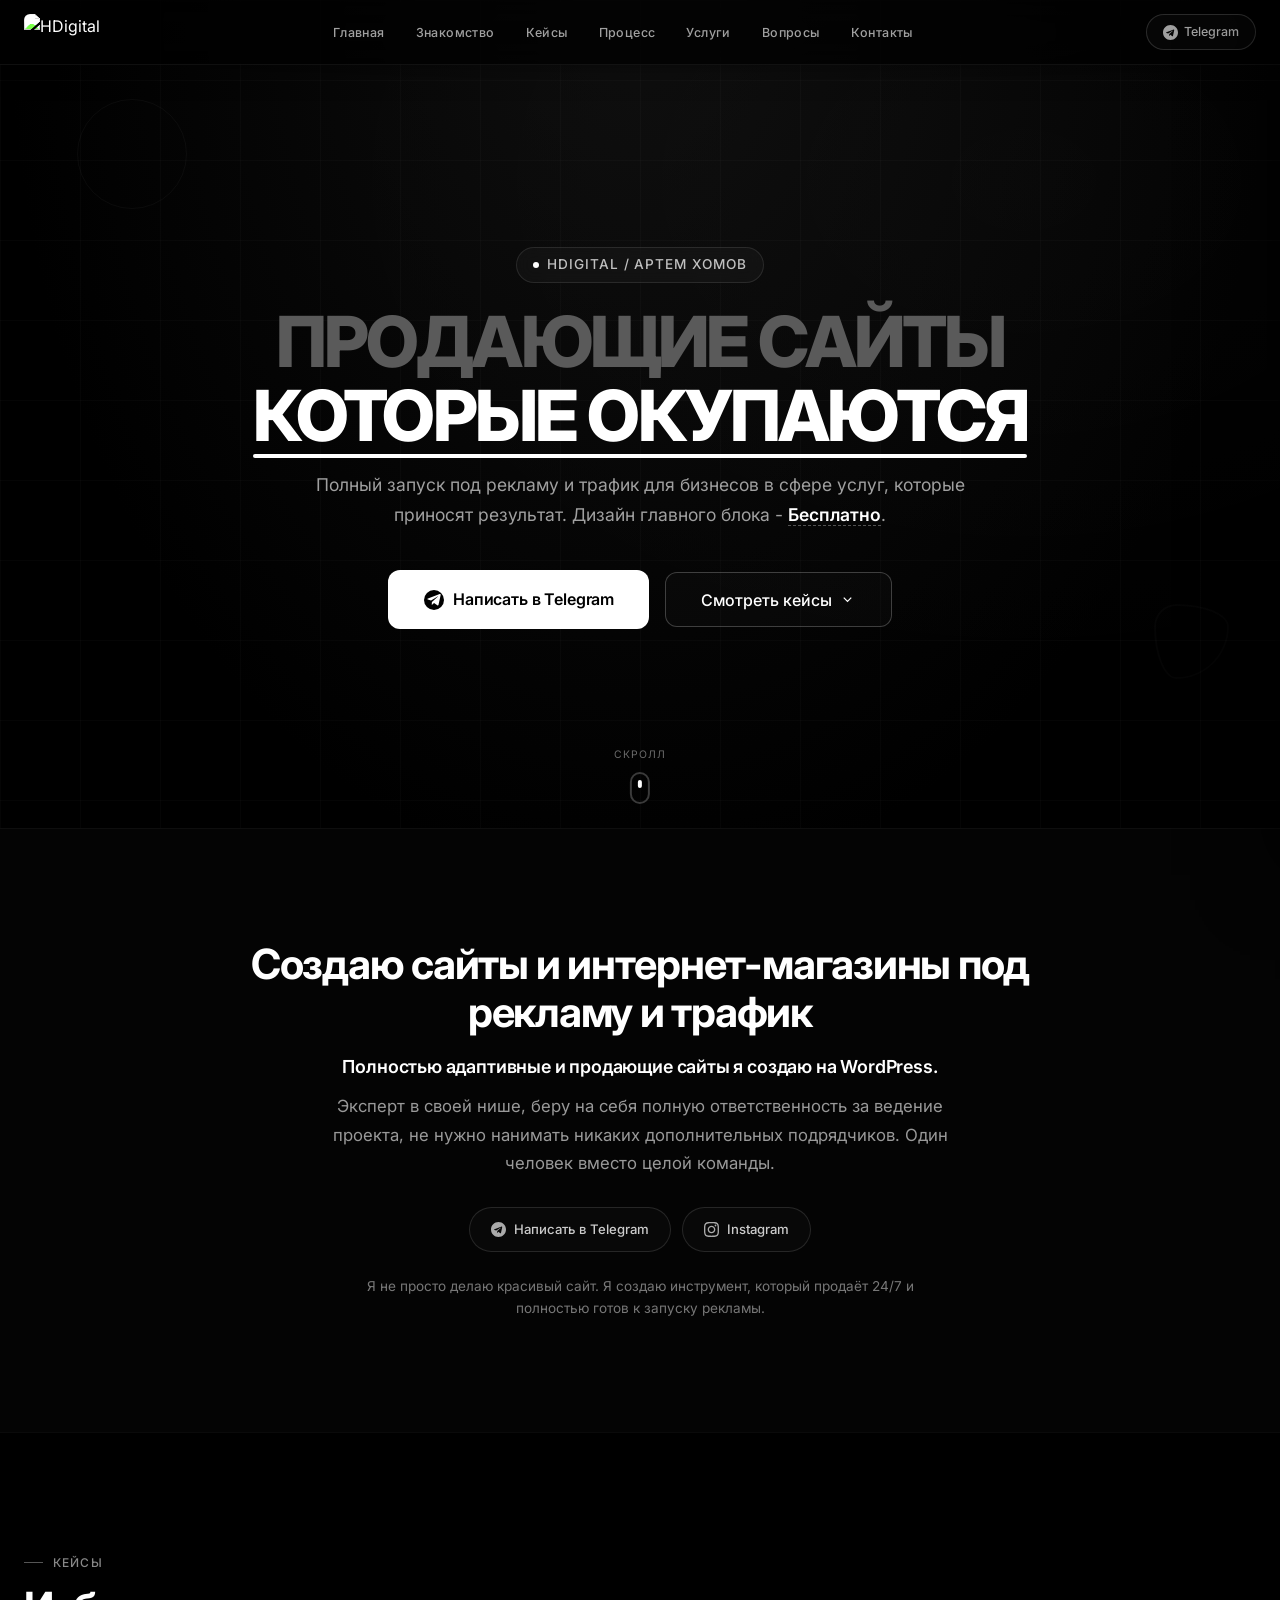
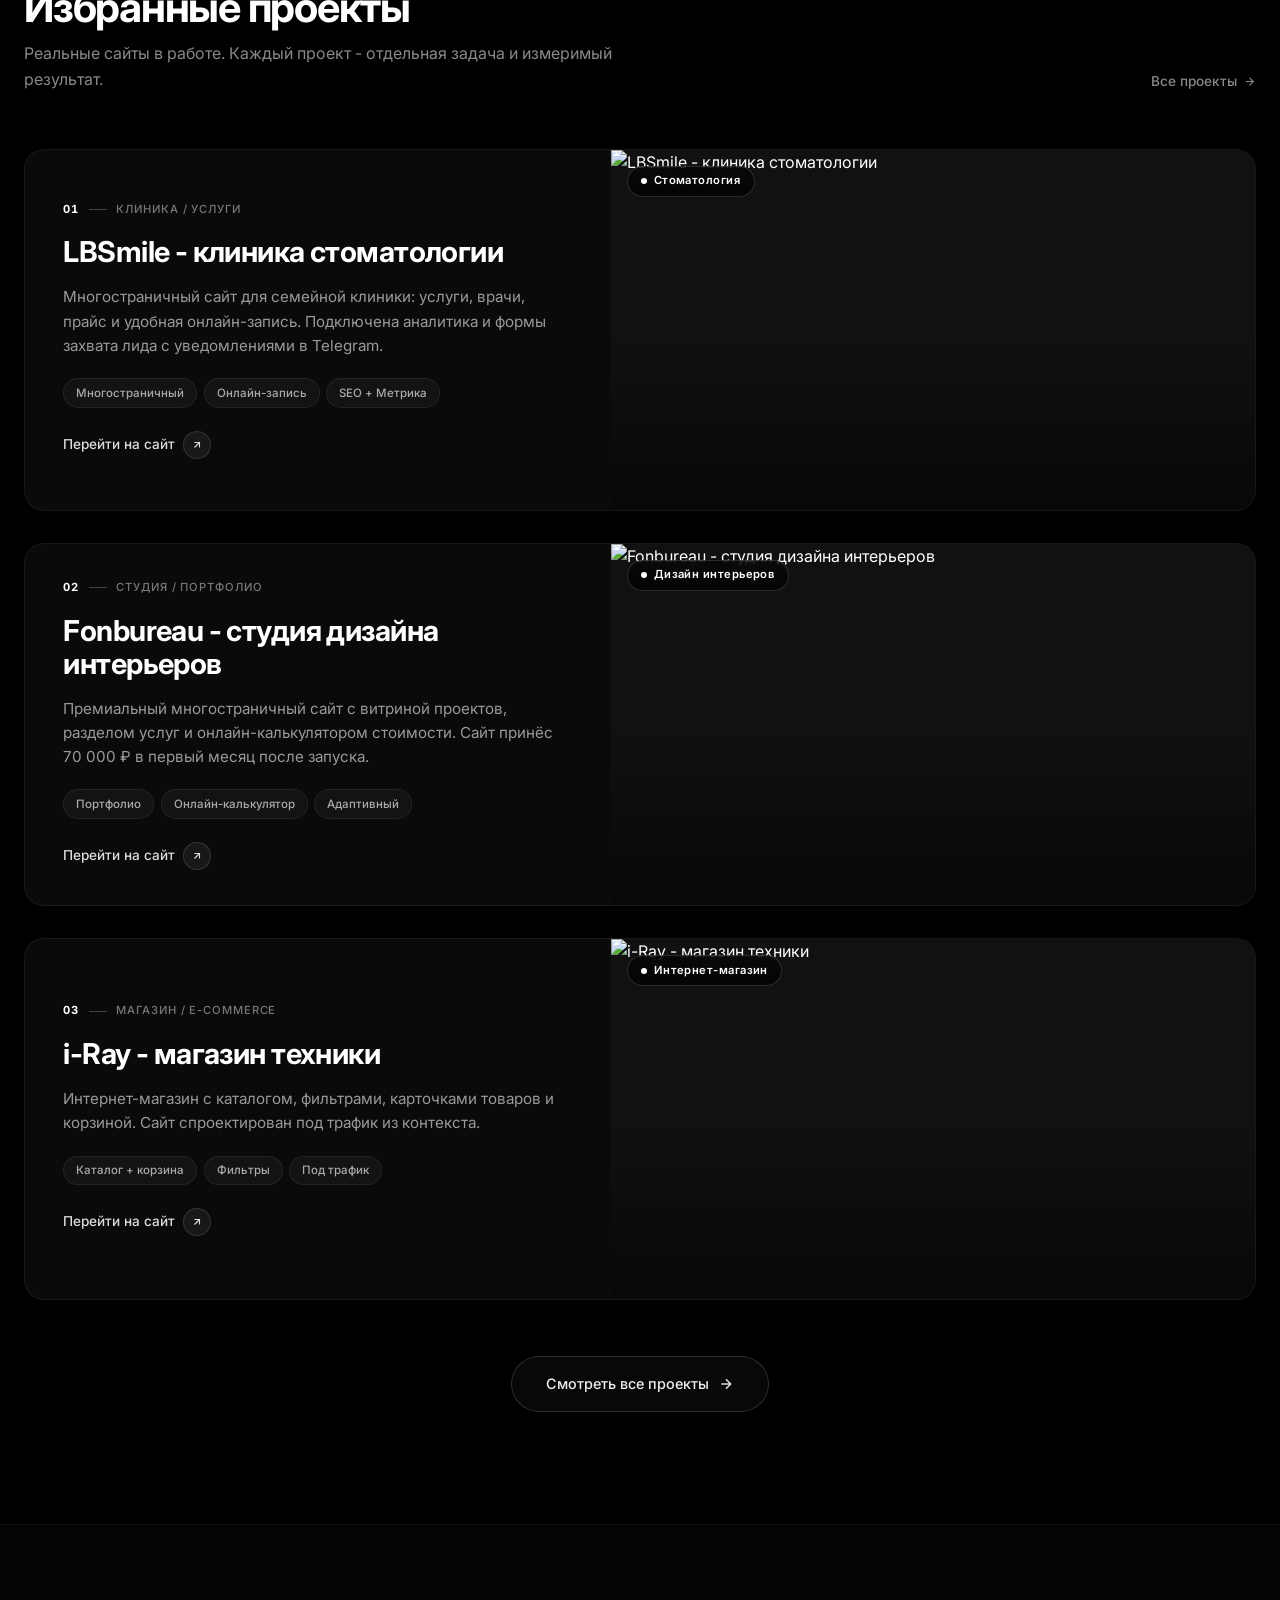
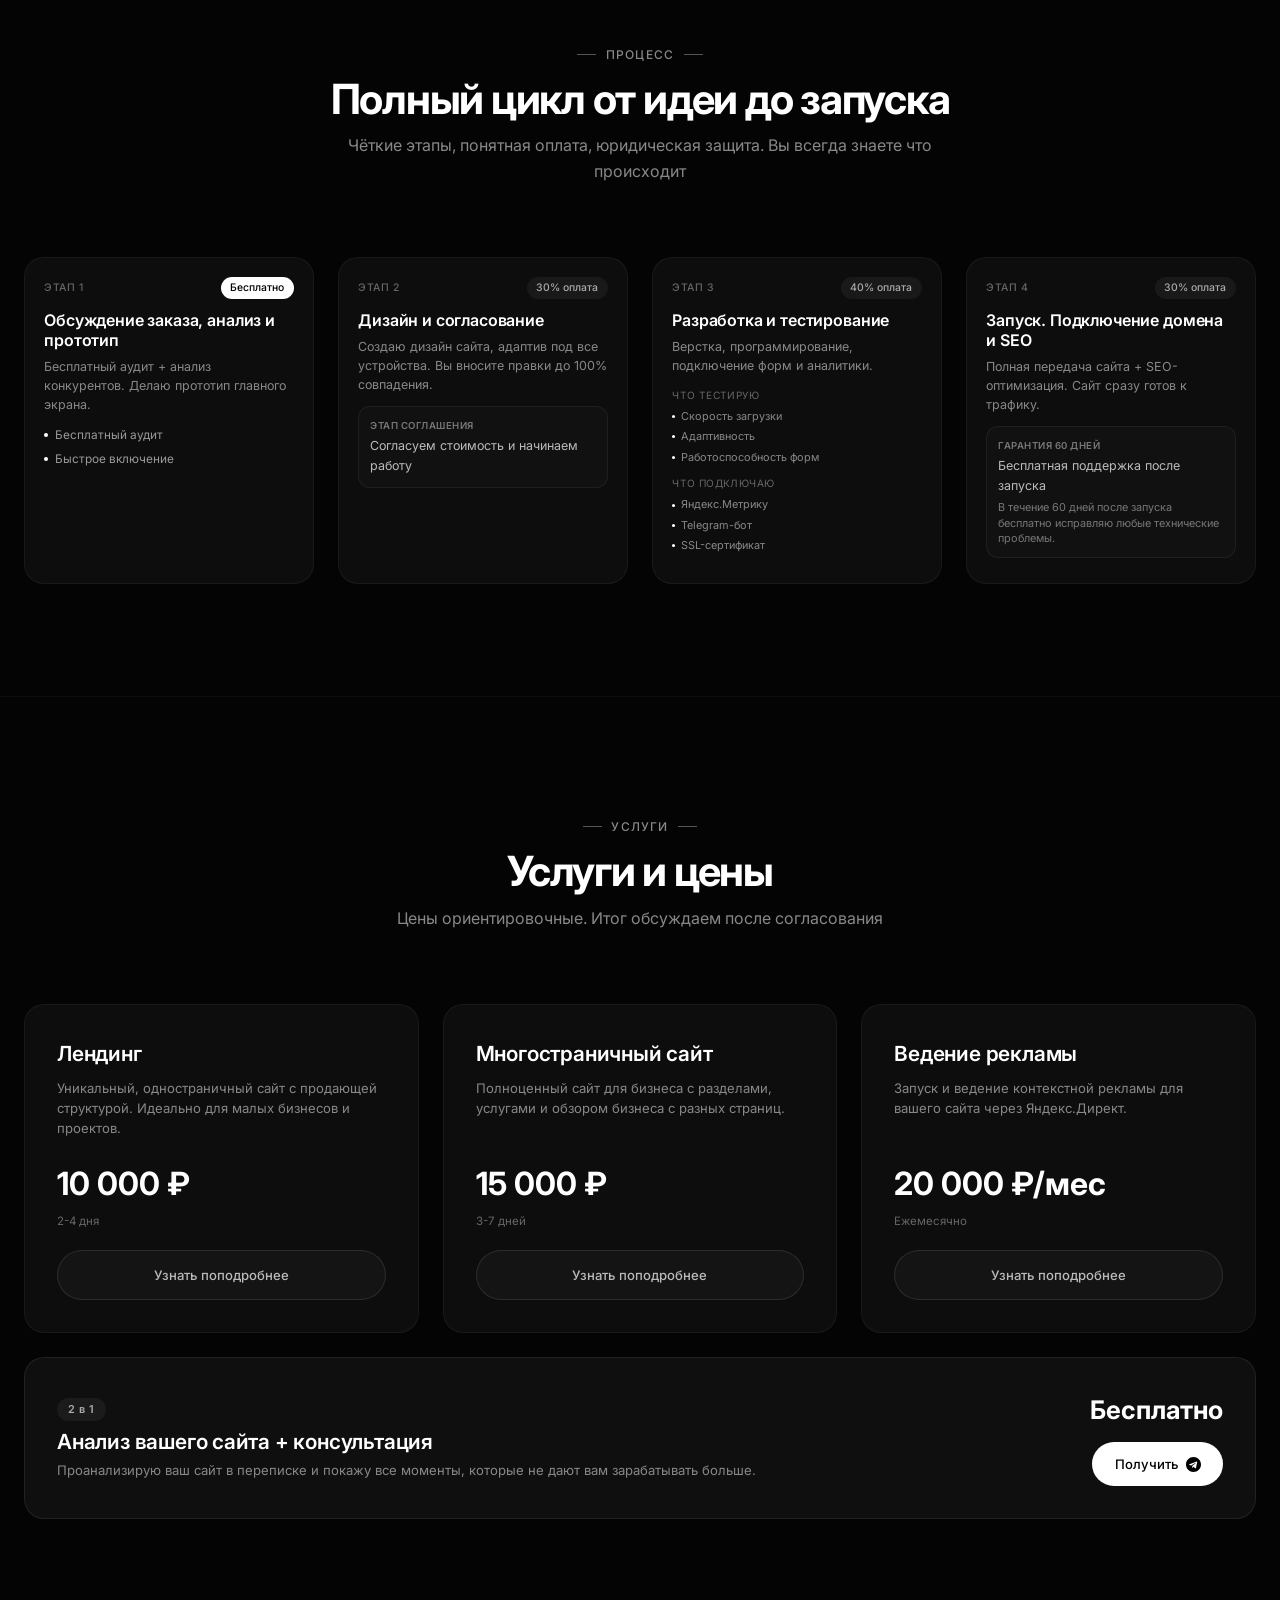
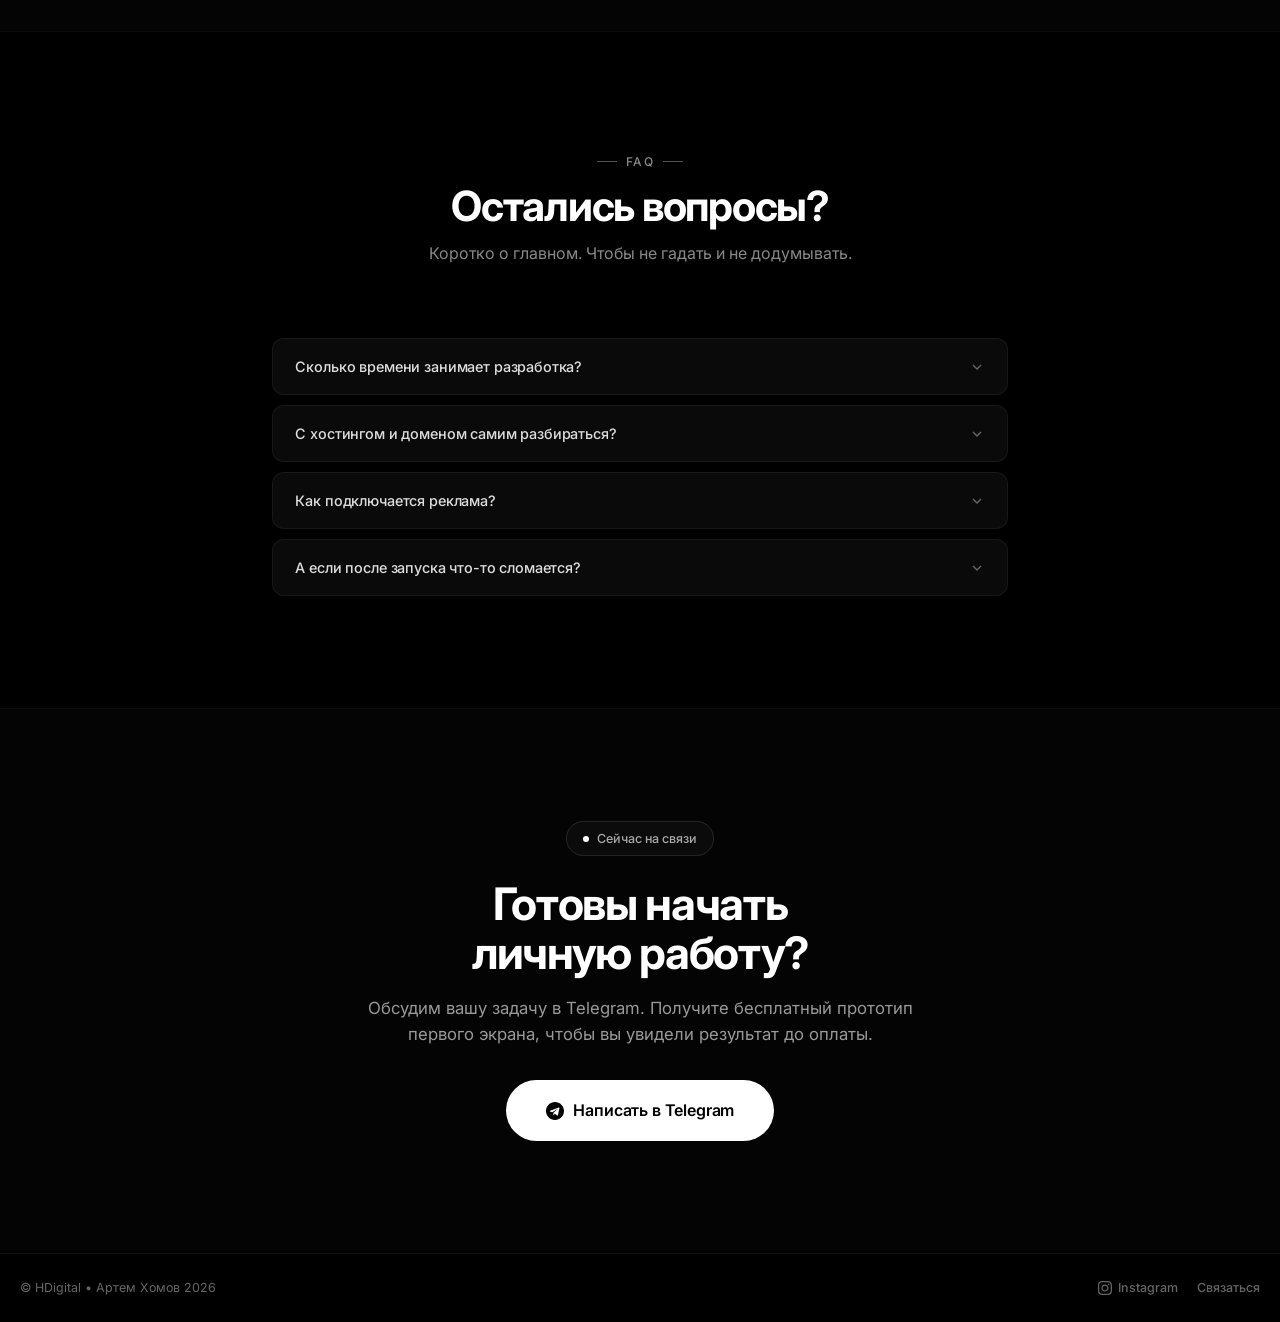
==== index.html @ 71190a02 "Единая раскладка кейсов и удаление лейбла знакомства - Карточки кейсов на десктопе: всегда описание " ====
<!DOCTYPE html>
<html lang="ru">
<head>
    <meta charset="UTF-8">
    <meta name="viewport" content="width=device-width, initial-scale=1.0, maximum-scale=5, viewport-fit=cover">
    <meta name="theme-color" content="#000000">
    <title>HDigital - Продающие сайты, которые окупаются | Артем Хомов</title>
    <meta name="description"
        content="Создаю продающие сайты под рекламу и трафик для бизнесов в сфере услуг. Полный запуск под ключ. Дизайн главного блока - Бесплатно. 60 дней поддержки.">
    <link rel="icon" type="image/jpeg" href="https://i.imgur.com/ctTN3R5.jpg">
    <link href="https://fonts.googleapis.com/css2?family=Inter:wght@300;400;500;600;700;800;900&display=swap"
        rel="stylesheet">
    <link rel="stylesheet" href="styles.css">
</head>
<body>
    <!-- Mouse glow -->
    <div class="mouse-glow" id="mouseGlow"></div>

    <!-- Header -->
    <header class="header" id="header">
        <div class="header-inner">
            <img src="https://i.imgur.com/ctTN3R5.jpg" alt="HDigital" class="logo-img" onclick="scrollToSection('hero')"
                loading="eager">
            <nav class="nav">
                <button class="nav-link" onclick="scrollToSection('hero')">Главная</button>
                <button class="nav-link" onclick="scrollToSection('about')">Знакомство</button>
                <button class="nav-link" onclick="scrollToSection('cases')">Кейсы</button>
                <button class="nav-link" onclick="scrollToSection('process')">Процесс</button>
                <button class="nav-link" onclick="scrollToSection('services')">Услуги</button>
                <button class="nav-link" onclick="scrollToSection('faq')">Вопросы</button>
                <button class="nav-link" onclick="scrollToSection('contact')">Контакты</button>
            </nav>
            <a href="https://t.me/Skiwh" target="_blank" rel="noopener" class="header-tg">
                <svg width="15" height="15" viewBox="0 0 24 24" fill="currentColor">
                    <path
                        d="M12 0C5.373 0 0 5.373 0 12s5.373 12 12 12 12-5.373 12-12S18.627 0 12 0zm5.894 8.221l-1.97 9.28c-.145.658-.537.818-1.084.508l-3-2.21-1.446 1.394c-.14.18-.357.295-.6.295-.002 0-.003 0-.005 0l.213-3.054 5.56-5.022c.24-.213-.054-.334-.373-.121l-6.87 4.326-2.96-.924c-.64-.203-.658-.64.135-.954l11.566-4.458c.538-.196 1.006.128.832.938z" />
                </svg>
                Telegram
            </a>
            <button class="menu-btn" onclick="toggleMenu()" aria-label="Меню">
                <svg width="24" height="24" viewBox="0 0 24 24" fill="none" stroke="currentColor" stroke-width="2">
                    <line x1="3" y1="6" x2="21" y2="6" />
                    <line x1="3" y1="12" x2="21" y2="12" />
                    <line x1="3" y1="18" x2="21" y2="18" />
                </svg>
            </button>
        </div>
    </header>

    <!-- Боковая шторка-меню -->
    <div class="mobile-menu-overlay" id="mobileMenuOverlay" onclick="toggleMenu()"></div>
    <aside class="mobile-menu" id="mobileMenu">
        <div class="mobile-menu-head">
            <span class="mobile-menu-logo">HDigital</span>
            <button class="mobile-menu-close" onclick="toggleMenu()" aria-label="Закрыть меню">
                <svg width="20" height="20" viewBox="0 0 24 24" fill="none" stroke="currentColor" stroke-width="2">
                    <line x1="18" y1="6" x2="6" y2="18" />
                    <line x1="6" y1="6" x2="18" y2="18" />
                </svg>
            </button>
        </div>
        <nav class="mobile-menu-nav">
            <button class="mobile-nav-link" onclick="scrollToSection('hero');toggleMenu()">Главная</button>
            <button class="mobile-nav-link" onclick="scrollToSection('cases');toggleMenu()">Кейсы</button>
            <button class="mobile-nav-link" onclick="scrollToSection('process');toggleMenu()">Процесс</button>
            <button class="mobile-nav-link" onclick="scrollToSection('services');toggleMenu()">Услуги</button>
        </nav>
        <div class="mobile-menu-footer">
            <div class="mobile-menu-socials">
                <a href="https://t.me/Skiwh" target="_blank" rel="noopener" class="mobile-menu-social-link" aria-label="Связаться">
                    <svg width="18" height="18" viewBox="0 0 24 24" fill="none" stroke="currentColor" stroke-width="2">
                        <path d="M21 11.5a8.38 8.38 0 0 1-.9 3.8 8.5 8.5 0 0 1-7.6 4.7 8.38 8.38 0 0 1-3.8-.9L3 21l1.9-5.7a8.38 8.38 0 0 1-.9-3.8 8.5 8.5 0 0 1 4.7-7.6 8.38 8.38 0 0 1 3.8-.9h.5a8.48 8.48 0 0 1 8 8v.5z" />
                    </svg>
                </a>
                <a href="https://instagram.com/hdigital_ru" target="_blank" rel="noopener" class="mobile-menu-social-link" aria-label="Instagram">
                    <svg width="18" height="18" viewBox="0 0 24 24" fill="currentColor">
                        <path d="M12 2.163c3.204 0 3.584.012 4.85.07 3.252.148 4.771 1.691 4.919 4.919.058 1.265.069 1.645.069 4.849 0 3.205-.012 3.584-.069 4.849-.149 3.225-1.664 4.771-4.919 4.919-1.266.058-1.644.07-4.85.07-3.204 0-3.584-.012-4.849-.07-3.26-.149-4.771-1.699-4.919-4.92-.058-1.265-.07-1.644-.07-4.849 0-3.204.013-3.583.07-4.849.149-3.227 1.664-4.771 4.919-4.919 1.266-.057 1.645-.069 4.849-.069zm0-2.163c-3.259 0-3.667.014-4.947.072-4.358.2-6.78 2.618-6.98 6.98-.059 1.281-.073 1.689-.073 4.948 0 3.259.014 3.668.072 4.948.2 4.358 2.618 6.78 6.98 6.98 1.281.058 1.689.072 4.948.072 3.259 0 3.668-.014 4.948-.072 4.354-.2 6.782-2.618 6.979-6.98.059-1.28.073-1.689.073-4.948 0-3.259-.014-3.667-.072-4.947-.196-4.354-2.617-6.78-6.979-6.98-1.281-.059-1.69-.073-4.949-.073zm0 5.838c-3.403 0-6.162 2.759-6.162 6.162s2.759 6.163 6.162 6.163 6.162-2.759 6.162-6.163c0-3.403-2.759-6.162-6.162-6.162zm0 10.162c-2.209 0-4-1.79-4-4 0-2.209 1.791-4 4-4s4 1.791 4 4c0 2.21-1.791 4-4 4zm6.406-11.845c-.796 0-1.441.645-1.441 1.44s.645 1.44 1.441 1.44c.795 0 1.439-.645 1.439-1.44s-.644-1.44-1.439-1.44z" />
                    </svg>
                </a>
            </div>
            <a href="mailto:info@hdigital.ru" class="mobile-menu-email">info@hdigital.ru</a>
        </div>
    </aside>

    <!-- Hero -->
    <section class="hero" id="hero">
        <div class="hero-grid-bg"></div>
        <div class="floating-decor floating-decor-1"></div>
        <div class="floating-decor floating-decor-2"></div>
        <div class="hero-content">
            <div class="hero-inner">
                <div class="hero-badge">
                    <span class="hero-badge-dot"></span>
                    <span class="hero-badge-text">HDIGITAL / АРТЕМ ХОМОВ</span>
                </div>
                <h1 class="hero-title">
                    <span class="hero-title-gray">ПРОДАЮЩИЕ САЙТЫ</span>
                    <span class="hero-title-white">КОТОРЫЕ ОКУПАЮТСЯ<span class="hero-title-line"></span></span>
                </h1>
                <p class="hero-subtitle">
                    Полный запуск под рекламу и трафик для бизнесов в сфере услуг, которые приносят результат.
                    Дизайн главного блока - <span class="hero-subtitle-free">Бесплатно</span>.
                </p>
                <div class="hero-buttons">
                    <a href="https://t.me/Skiwh" target="_blank" rel="noopener" class="btn-primary">
                        <svg width="20" height="20" viewBox="0 0 24 24" fill="none">
                            <circle cx="12" cy="12" r="12" fill="#000" />
                            <path
                                d="M9.5 14.25L9.25 17.75C9.67 17.75 9.86 17.56 10.09 17.34L12.04 15.49L15.96 18.34C16.71 18.76 17.24 18.55 17.44 17.66L19.94 6.16C20.21 5.04 19.53 4.58 18.81 4.87L4.81 10.13C3.72 10.55 3.73 11.14 4.63 11.4L8.47 12.6L16.34 7.65C16.71 7.41 17.05 7.54 16.77 7.78L10.49 13.46L9.5 14.25Z"
                                fill="white" />
                        </svg>
                        Написать в Telegram
                    </a>
                    <button class="btn-secondary" onclick="scrollToSection('cases')">
                        Смотреть кейсы
                        <svg width="15" height="15" viewBox="0 0 24 24" fill="none" stroke="currentColor"
                            stroke-width="2">
                            <polyline points="6 9 12 15 18 9" />
                        </svg>
                    </button>
                </div>
            </div>
        </div>
        <div class="scroll-indicator">
            <span class="scroll-text">Скролл</span>
            <div class="scroll-mouse">
                <div class="scroll-dot"></div>
            </div>
        </div>
    </section>

    <!-- About -->
    <section class="section section-alt" id="about">
        <div class="container">
            <div class="about-wrap">
                <h2 class="about-title reveal">Создаю сайты и интернет-магазины под рекламу и трафик</h2>
                <p class="about-lead reveal reveal-delay-2">Полностью адаптивные и продающие сайты я создаю на WordPress.</p>
                <p class="about-text reveal reveal-delay-2">Эксперт в своей нише, беру на себя полную ответственность
                    за ведение проекта, не нужно нанимать никаких дополнительных подрядчиков. Один человек вместо целой
                    команды.</p>
                <div class="about-buttons reveal reveal-delay-3">
                    <a href="https://t.me/Skiwh" target="_blank" rel="noopener" class="btn-outline">
                        <svg width="15" height="15" viewBox="0 0 24 24" fill="currentColor">
                            <path
                                d="M12 0C5.373 0 0 5.373 0 12s5.373 12 12 12 12-5.373 12-12S18.627 0 12 0zm5.894 8.221l-1.97 9.28c-.145.658-.537.818-1.084.508l-3-2.21-1.446 1.394c-.14.18-.357.295-.6.295-.002 0-.003 0-.005 0l.213-3.054 5.56-5.022c.24-.213-.054-.334-.373-.121l-6.87 4.326-2.96-.924c-.64-.203-.658-.64.135-.954l11.566-4.458c.538-.196 1.006.128.832.938z" />
                        </svg>
                        Написать в Telegram
                    </a>
                    <a href="https://instagram.com/hdigital_ru" target="_blank" rel="noopener"
                        class="btn-outline">
                        <svg width="15" height="15" viewBox="0 0 24 24" fill="currentColor">
                            <path
                                d="M12 2.163c3.204 0 3.584.012 4.85.07 3.252.148 4.771 1.691 4.919 4.919.058 1.265.069 1.645.069 4.849 0 3.205-.012 3.584-.069 4.849-.149 3.225-1.664 4.771-4.919 4.919-1.266.058-1.644.07-4.85.07-3.204 0-3.584-.012-4.849-.07-3.26-.149-4.771-1.699-4.919-4.92-.058-1.265-.07-1.644-.07-4.849 0-3.204.013-3.583.07-4.849.149-3.227 1.664-4.771 4.919-4.919 1.266-.057 1.645-.069 4.849-.069zm0-2.163c-3.259 0-3.667.014-4.947.072-4.358.2-6.78 2.618-6.98 6.98-.059 1.281-.073 1.689-.073 4.948 0 3.259.014 3.668.072 4.948.2 4.358 2.618 6.78 6.98 6.98 1.281.058 1.689.072 4.948.072 3.259 0 3.668-.014 4.948-.072 4.354-.2 6.782-2.618 6.979-6.98.059-1.28.073-1.689.073-4.948 0-3.259-.014-3.667-.072-4.947-.196-4.354-2.617-6.78-6.979-6.98-1.281-.059-1.69-.073-4.949-.073zm0 5.838c-3.403 0-6.162 2.759-6.162 6.162s2.759 6.163 6.162 6.163 6.162-2.759 6.162-6.163c0-3.403-2.759-6.162-6.162-6.162zm0 10.162c-2.209 0-4-1.79-4-4 0-2.209 1.791-4 4-4s4 1.791 4 4c0 2.21-1.791 4-4 4zm6.406-11.845c-.796 0-1.441.645-1.441 1.44s.645 1.44 1.441 1.44c.795 0 1.439-.645 1.439-1.44s-.644-1.44-1.439-1.44z" />
                        </svg>
                        Instagram
                    </a>
                </div>
                <p class="about-note reveal reveal-delay-4">Я не просто делаю красивый сайт. Я создаю инструмент,
                    который продаёт 24/7 и полностью готов к запуску рекламы.</p>
            </div>
        </div>
    </section>

    <!-- Cases (3 кейса + кнопка на все проекты) -->
    <section class="section" id="cases">
        <div class="container">
            <div class="cases-header reveal">
                <div>
                    <div class="section-label" style="margin-left:0;text-align:left"><span
                            class="section-label-line"></span>КЕЙСЫ</div>
                    <h2 class="section-title" style="text-align:left">Избранные проекты</h2>
                    <p class="section-subtitle" style="margin-left:0;text-align:left">Реальные сайты в работе. Каждый
                        проект - отдельная задача и измеримый результат.</p>
                </div>
                <a href="projects.html" class="cases-link">Все проекты
                    <svg width="13" height="13" viewBox="0 0 24 24" fill="none" stroke="currentColor" stroke-width="2">
                        <line x1="5" y1="12" x2="19" y2="12" />
                        <polyline points="12 5 19 12 12 19" />
                    </svg></a>
            </div>

            <div class="projects-list">
                <!-- 01 - lbsmile.ru -->
                <div class="project-card reveal">
                    <div class="project-inner">
                        <div class="project-image-wrap">
                            <span class="project-badge"><span class="project-badge-dot"></span>Стоматология</span>
                            <img class="project-image"
                                src="https://s.wordpress.com/mshots/v1/https%3A%2F%2Flbsmile.ru?w=1200&h=800"
                                alt="LBSmile - клиника стоматологии" loading="lazy"
                                onerror="this.onerror=null;this.src='https://image.thum.io/get/width/1200/crop/800/https://lbsmile.ru';">
                            <div class="project-image-shade"></div>
                        </div>
                        <div class="project-content">
                            <div class="project-meta">
                                <span class="project-meta-num">01</span>
                                <span class="project-meta-sep"></span>
                                <span>Клиника / Услуги</span>
                            </div>
                            <h3 class="project-title">LBSmile - клиника стоматологии</h3>
                            <p class="project-desc">Многостраничный сайт для семейной клиники: услуги, врачи, прайс
                                и удобная онлайн-запись. Подключена аналитика и формы захвата лида с уведомлениями
                                в Telegram.</p>
                            <div class="project-tags">
                                <span class="project-tag">Многостраничный</span>
                                <span class="project-tag">Онлайн-запись</span>
                                <span class="project-tag">SEO + Метрика</span>
                            </div>
                            <a class="project-link" href="https://lbsmile.ru/" target="_blank" rel="noopener">
                                Перейти на сайт
                                <span class="project-link-icon">
                                    <svg width="12" height="12" viewBox="0 0 24 24" fill="none" stroke="currentColor"
                                        stroke-width="2.2">
                                        <line x1="7" y1="17" x2="17" y2="7" />
                                        <polyline points="7 7 17 7 17 17" />
                                    </svg>
                                </span>
                            </a>
                        </div>
                    </div>
                </div>

                <!-- 02 - fonbureau.com -->
                <div class="project-card reveal">
                    <div class="project-inner">
                        <div class="project-image-wrap">
                            <span class="project-badge"><span class="project-badge-dot"></span>Дизайн интерьеров</span>
                            <img class="project-image"
                                src="https://i.imgur.com/D9SFcYH.jpg"
                                alt="Fonbureau - студия дизайна интерьеров" loading="lazy">
                            <div class="project-image-shade"></div>
                        </div>
                        <div class="project-content">
                            <div class="project-meta">
                                <span class="project-meta-num">02</span>
                                <span class="project-meta-sep"></span>
                                <span>Студия / Портфолио</span>
                            </div>
                            <h3 class="project-title">Fonbureau - студия дизайна интерьеров</h3>
                            <p class="project-desc">Премиальный многостраничный сайт с витриной проектов, разделом услуг
                                и онлайн-калькулятором стоимости. Сайт принёс 70 000 ₽ в первый месяц после запуска.</p>
                            <div class="project-tags">
                                <span class="project-tag">Портфолио</span>
                                <span class="project-tag">Онлайн-калькулятор</span>
                                <span class="project-tag">Адаптивный</span>
                            </div>
                            <a class="project-link" href="https://fonbureau.com/" target="_blank" rel="noopener">
                                Перейти на сайт
                                <span class="project-link-icon">
                                    <svg width="12" height="12" viewBox="0 0 24 24" fill="none" stroke="currentColor"
                                        stroke-width="2.2">
                                        <line x1="7" y1="17" x2="17" y2="7" />
                                        <polyline points="7 7 17 7 17 17" />
                                    </svg>
                                </span>
                            </a>
                        </div>
                    </div>
                </div>

                <!-- 03 - i-ray.ru -->
                <div class="project-card reveal">
                    <div class="project-inner">
                        <div class="project-image-wrap">
                            <span class="project-badge"><span class="project-badge-dot"></span>Интернет-магазин</span>
                            <img class="project-image"
                                src="https://s.wordpress.com/mshots/v1/https%3A%2F%2Fi-ray.ru?w=1200&h=800"
                                alt="i-Ray - магазин техники" loading="lazy"
                                onerror="this.onerror=null;this.src='https://image.thum.io/get/width/1200/crop/800/https://i-ray.ru';">
                            <div class="project-image-shade"></div>
                        </div>
                        <div class="project-content">
                            <div class="project-meta">
                                <span class="project-meta-num">03</span>
                                <span class="project-meta-sep"></span>
                                <span>Магазин / E-commerce</span>
                            </div>
                            <h3 class="project-title">i-Ray - магазин техники</h3>
                            <p class="project-desc">Интернет-магазин с каталогом, фильтрами, карточками товаров
                                и корзиной. Сайт спроектирован под трафик из контекста.</p>
                            <div class="project-tags">
                                <span class="project-tag">Каталог + корзина</span>
                                <span class="project-tag">Фильтры</span>
                                <span class="project-tag">Под трафик</span>
                            </div>
                            <a class="project-link" href="https://i-ray.ru/" target="_blank" rel="noopener">
                                Перейти на сайт
                                <span class="project-link-icon">
                                    <svg width="12" height="12" viewBox="0 0 24 24" fill="none" stroke="currentColor"
                                        stroke-width="2.2">
                                        <line x1="7" y1="17" x2="17" y2="7" />
                                        <polyline points="7 7 17 7 17 17" />
                                    </svg>
                                </span>
                            </a>
                        </div>
                    </div>
                </div>
            </div>

            <div class="cases-all-wrap reveal">
                <a href="projects.html" class="cases-all-btn">
                    Смотреть все проекты
                    <svg width="16" height="16" viewBox="0 0 24 24" fill="none" stroke="currentColor" stroke-width="2">
                        <line x1="5" y1="12" x2="19" y2="12" />
                        <polyline points="12 5 19 12 12 19" />
                    </svg>
                </a>
            </div>
        </div>
    </section>

    <!-- Process -->
    <section class="section section-alt" id="process">
        <div class="container">
            <div class="section-header reveal">
                <div class="section-label"><span class="section-label-line"></span>ПРОЦЕСС<span
                        class="section-label-line"></span></div>
                <h2 class="section-title">Полный цикл от идеи до запуска</h2>
                <p class="section-subtitle">Чёткие этапы, понятная оплата, юридическая защита. Вы всегда знаете что
                    происходит</p>
            </div>
            <div class="process-grid">
                <div class="process-card reveal">
                    <div class="process-card-inner">
                        <div class="process-header">
                            <span class="process-stage">ЭТАП 1</span>
                            <span class="process-badge process-badge-highlight">Бесплатно</span>
                        </div>
                        <h3 class="process-title">Обсуждение заказа, анализ и прототип</h3>
                        <p class="process-desc">Бесплатный аудит + анализ конкурентов. Делаю прототип главного экрана.</p>
                        <div class="process-features">
                            <div class="process-feature"><span class="process-feature-dot"></span>Бесплатный аудит</div>
                            <div class="process-feature"><span class="process-feature-dot"></span>Быстрое включение</div>
                        </div>
                    </div>
                </div>
                <div class="process-card reveal reveal-delay-1">
                    <div class="process-card-inner">
                        <div class="process-header">
                            <span class="process-stage">ЭТАП 2</span>
                            <span class="process-badge">30% оплата</span>
                        </div>
                        <h3 class="process-title">Дизайн и согласование</h3>
                        <p class="process-desc">Создаю дизайн сайта, адаптив под все устройства. Вы вносите правки до
                            100% совпадения.</p>
                        <div class="process-box">
                            <div class="process-box-label">ЭТАП СОГЛАШЕНИЯ</div>
                            <div class="process-box-title">Согласуем стоимость и начинаем работу</div>
                        </div>
                    </div>
                </div>
                <div class="process-card reveal reveal-delay-2">
                    <div class="process-card-inner">
                        <div class="process-header">
                            <span class="process-stage">ЭТАП 3</span>
                            <span class="process-badge">40% оплата</span>
                        </div>
                        <h3 class="process-title">Разработка и тестирование</h3>
                        <p class="process-desc">Верстка, программирование, подключение форм и аналитики.</p>
                        <div class="process-list">
                            <div class="process-list-title">Что тестирую</div>
                            <div class="process-list-items">
                                <div class="process-list-item"><span class="process-list-dot"></span>Скорость загрузки
                                </div>
                                <div class="process-list-item"><span class="process-list-dot"></span>Адаптивность</div>
                                <div class="process-list-item"><span class="process-list-dot"></span>Работоспособность форм
                                </div>
                            </div>
                        </div>
                        <div class="process-list">
                            <div class="process-list-title">Что подключаю</div>
                            <div class="process-list-items">
                                <div class="process-list-item"><span class="process-list-dot"></span>Яндекс.Метрику</div>
                                <div class="process-list-item"><span class="process-list-dot"></span>Telegram-бот</div>
                                <div class="process-list-item"><span class="process-list-dot"></span>SSL-сертификат</div>
                            </div>
                        </div>
                    </div>
                </div>
                <div class="process-card reveal reveal-delay-3">
                    <div class="process-card-inner">
                        <div class="process-header">
                            <span class="process-stage">ЭТАП 4</span>
                            <span class="process-badge">30% оплата</span>
                        </div>
                        <h3 class="process-title">Запуск. Подключение домена и SEO</h3>
                        <p class="process-desc">Полная передача сайта + SEO-оптимизация. Сайт сразу готов к трафику.</p>
                        <div class="process-box">
                            <div class="process-box-label">Гарантия 60 дней</div>
                            <div class="process-box-title">Бесплатная поддержка после запуска</div>
                            <div class="process-box-desc">В течение 60 дней после запуска бесплатно исправляю любые
                                технические проблемы.</div>
                        </div>
                    </div>
                </div>
            </div>
        </div>
    </section>

    <!-- Services -->
    <section class="section section-alt" id="services">
        <div class="container">
            <div class="section-header reveal">
                <div class="section-label"><span class="section-label-line"></span>УСЛУГИ<span
                        class="section-label-line"></span></div>
                <h2 class="section-title">Услуги и цены</h2>
                <p class="section-subtitle">Цены ориентировочные. Итог обсуждаем после согласования</p>
            </div>
            <div class="services-grid">
                <div class="service-card reveal">
                    <h3 class="service-title">Лендинг</h3>
                    <p class="service-desc">Уникальный, одностраничный сайт с продающей структурой. Идеально для малых
                        бизнесов и проектов.</p>
                    <div class="service-price">10 000 ₽</div>
                    <div class="service-time">2-4 дня</div>
                    <a href="https://t.me/Skiwh" target="_blank" rel="noopener" class="service-btn">Узнать поподробнее</a>
                </div>
                <div class="service-card reveal reveal-delay-1">
                    <h3 class="service-title">Многостраничный сайт</h3>
                    <p class="service-desc">Полноценный сайт для бизнеса с разделами, услугами и обзором бизнеса с разных
                        страниц.</p>
                    <div class="service-price">15 000 ₽</div>
                    <div class="service-time">3-7 дней</div>
                    <a href="https://t.me/Skiwh" target="_blank" rel="noopener" class="service-btn">Узнать поподробнее</a>
                </div>
                <div class="service-card reveal reveal-delay-2">
                    <h3 class="service-title">Ведение рекламы</h3>
                    <p class="service-desc">Запуск и ведение контекстной рекламы для вашего сайта через Яндекс.Директ.</p>
                    <div class="service-price">20 000 ₽/мес</div>
                    <div class="service-time">Ежемесячно</div>
                    <a href="https://t.me/Skiwh" target="_blank" rel="noopener" class="service-btn">Узнать поподробнее</a>
                </div>
            </div>
            <div class="consultation-card reveal">
                <div class="consultation-inner">
                    <div>
                        <span class="consultation-badge">2 в 1</span>
                        <h3 class="consultation-title">Анализ вашего сайта + консультация</h3>
                        <p class="consultation-desc">Проанализирую ваш сайт в переписке и покажу все моменты, которые не
                            дают вам зарабатывать больше.</p>
                    </div>
                    <div class="consultation-right">
                        <div class="consultation-price">Бесплатно</div>
                        <a href="https://t.me/Skiwh" target="_blank" rel="noopener" class="consultation-btn">
                            Получить
                            <svg width="15" height="15" viewBox="0 0 24 24" fill="currentColor">
                                <path
                                    d="M12 0C5.373 0 0 5.373 0 12s5.373 12 12 12 12-5.373 12-12S18.627 0 12 0zm5.894 8.221l-1.97 9.28c-.145.658-.537.818-1.084.508l-3-2.21-1.446 1.394c-.14.18-.357.295-.6.295-.002 0-.003 0-.005 0l.213-3.054 5.56-5.022c.24-.213-.054-.334-.373-.121l-6.87 4.326-2.96-.924c-.64-.203-.658-.64.135-.954l11.566-4.458c.538-.196 1.006.128.832.938z" />
                            </svg>
                        </a>
                    </div>
                </div>
            </div>
        </div>
    </section>

    <!-- FAQ -->
    <section class="section" id="faq">
        <div class="container">
            <div class="faq-container">
                <div class="section-header reveal">
                    <div class="section-label"><span class="section-label-line"></span>FAQ<span
                            class="section-label-line"></span></div>
                    <h2 class="section-title">Остались вопросы?</h2>
                    <p class="section-subtitle">Коротко о главном. Чтобы не гадать и не додумывать.</p>
                </div>
                <div class="faq-list">
                    <div class="faq-item reveal">
                        <button class="faq-question" onclick="toggleFaq(this)">
                            <span>Сколько времени занимает разработка?</span>
                            <svg class="faq-icon" width="16" height="16" viewBox="0 0 24 24" fill="none"
                                stroke="currentColor" stroke-width="2">
                                <polyline points="6 9 12 15 18 9" />
                            </svg>
                        </button>
                        <div class="faq-answer">
                            <div class="faq-answer-inner">Если контент (тексты, фото) готовы - лендинг запускаю за 2-4
                                дня, многостраничный за 3-7 дней. Если материалов нет, помогу собрать, но это добавит
                                времени.</div>
                        </div>
                    </div>
                    <div class="faq-item reveal reveal-delay-1">
                        <button class="faq-question" onclick="toggleFaq(this)">
                            <span>С хостингом и доменом самим разбираться?</span>
                            <svg class="faq-icon" width="16" height="16" viewBox="0 0 24 24" fill="none"
                                stroke="currentColor" stroke-width="2">
                                <polyline points="6 9 12 15 18 9" />
                            </svg>
                        </button>
                        <div class="faq-answer">
                            <div class="faq-answer-inner">Нет, весь запуск сайта на мне. Если хостинга и домена нет -
                                подскажу, где покупать. Если есть - подключу и настрою, SSL-сертификат делаю бесплатно.
                            </div>
                        </div>
                    </div>
                    <div class="faq-item reveal reveal-delay-2">
                        <button class="faq-question" onclick="toggleFaq(this)">
                            <span>Как подключается реклама?</span>
                            <svg class="faq-icon" width="16" height="16" viewBox="0 0 24 24" fill="none"
                                stroke="currentColor" stroke-width="2">
                                <polyline points="6 9 12 15 18 9" />
                            </svg>
                        </button>
                        <div class="faq-answer">
                            <div class="faq-answer-inner">Я делаю сайт, чтобы он сразу был готов под рекламу и трафик.
                                Подключаю и настраиваю Яндекс.Вебмастер с Яндекс.Метрикой для отслеживания, передаю все
                                доступы. Затем настраиваю контекстную рекламу в Яндекс.Директе под вашу целевую
                                аудиторию.</div>
                        </div>
                    </div>
                    <div class="faq-item reveal reveal-delay-3">
                        <button class="faq-question" onclick="toggleFaq(this)">
                            <span>А если после запуска что-то сломается?</span>
                            <svg class="faq-icon" width="16" height="16" viewBox="0 0 24 24" fill="none"
                                stroke="currentColor" stroke-width="2">
                                <polyline points="6 9 12 15 18 9" />
                            </svg>
                        </button>
                        <div class="faq-answer">
                            <div class="faq-answer-inner">60 дней после разработки я на связи: правлю, дорабатываю,
                                помогаю. Это бесплатно. Потом можно договориться на поддержку или разовые правки.</div>
                        </div>
                    </div>
                </div>
            </div>
        </div>
    </section>

    <!-- Contact -->
    <section class="section section-alt contact-section" id="contact">
        <div class="container">
            <div class="contact-inner">
                <div class="contact-badge reveal">
                    <span class="contact-badge-dot"></span>
                    Сейчас на связи
                </div>
                <h2 class="contact-title reveal reveal-delay-1">Готовы начать<br>личную работу?</h2>
                <p class="contact-desc reveal reveal-delay-2">Обсудим вашу задачу в Telegram. Получите бесплатный
                    прототип первого экрана, чтобы вы увидели результат до оплаты.</p>
                <a href="https://t.me/Skiwh" target="_blank" rel="noopener" class="contact-btn reveal reveal-delay-3">
                    <svg width="18" height="18" viewBox="0 0 24 24" fill="currentColor">
                        <path
                            d="M12 0C5.373 0 0 5.373 0 12s5.373 12 12 12 12-5.373 12-12S18.627 0 12 0zm5.894 8.221l-1.97 9.28c-.145.658-.537.818-1.084.508l-3-2.21-1.446 1.394c-.14.18-.357.295-.6.295-.002 0-.003 0-.005 0l.213-3.054 5.56-5.022c.24-.213-.054-.334-.373-.121l-6.87 4.326-2.96-.924c-.64-.203-.658-.64.135-.954l11.566-4.458c.538-.196 1.006.128.832.938z" />
                    </svg>
                    Написать в Telegram
                </a>
            </div>
        </div>
    </section>

    <!-- Footer -->
    <footer class="footer">
        <div class="footer-inner">
            <div class="footer-copy">© HDigital • Артем Хомов 2026</div>
            <div class="footer-links">
                <a href="https://instagram.com/hdigital_ru" target="_blank" rel="noopener" class="footer-link">
                    <svg width="14" height="14" viewBox="0 0 24 24" fill="currentColor">
                        <path
                            d="M12 2.163c3.204 0 3.584.012 4.85.07 3.252.148 4.771 1.691 4.919 4.919.058 1.265.069 1.645.069 4.849 0 3.205-.012 3.584-.069 4.849-.149 3.225-1.664 4.771-4.919 4.919-1.266.058-1.644.07-4.85.07-3.204 0-3.584-.012-4.849-.07-3.26-.149-4.771-1.699-4.919-4.92-.058-1.265-.07-1.644-.07-4.849 0-3.204.013-3.583.07-4.849.149-3.227 1.664-4.771 4.919-4.919 1.266-.057 1.645-.069 4.849-.069zm0-2.163c-3.259 0-3.667.014-4.947.072-4.358.2-6.78 2.618-6.98 6.98-.059 1.281-.073 1.689-.073 4.948 0 3.259.014 3.668.072 4.948.2 4.358 2.618 6.78 6.98 6.98 1.281.058 1.689.072 4.948.072 3.259 0 3.668-.014 4.948-.072 4.354-.2 6.782-2.618 6.979-6.98.059-1.28.073-1.689.073-4.948 0-3.259-.014-3.667-.072-4.947-.196-4.354-2.617-6.78-6.979-6.98-1.281-.059-1.69-.073-4.949-.073zm0 5.838c-3.403 0-6.162 2.759-6.162 6.162s2.759 6.163 6.162 6.163 6.162-2.759 6.162-6.163c0-3.403-2.759-6.162-6.162-6.162zm0 10.162c-2.209 0-4-1.79-4-4 0-2.209 1.791-4 4-4s4 1.791 4 4c0 2.21-1.791 4-4 4zm6.406-11.845c-.796 0-1.441.645-1.441 1.44s.645 1.44 1.441 1.44c.795 0 1.439-.645 1.439-1.44s-.644-1.44-1.439-1.44z" />
                    </svg>
                    Instagram
                </a>
                <a href="https://t.me/Skiwh" target="_blank" rel="noopener" class="footer-link">Связаться</a>
            </div>
        </div>
    </footer>

    <script src="script.js"></script>
</body>
</html>
---- styles.css ----
:root {
    --bg: #000000;
    --bg2: #0a0a0a;
    --surface: rgba(18, 18, 18, 0.7);
    --border: rgba(255, 255, 255, 0.08);
    --border-hover: rgba(255, 255, 255, 0.25);
    --text: #ffffff;
    --text-secondary: #a0a0a0;
    --text-muted: #6b6b6b;
    --accent: #ffffff;
    --radius: 1.25rem;
    --radius-sm: 0.75rem;
    --transition: 0.5s cubic-bezier(0.22, 0.61, 0.36, 1);
    --transition-fast: 0.3s cubic-bezier(0.4, 0, 0.2, 1);
}

* {
    margin: 0;
    padding: 0;
    box-sizing: border-box;
    -webkit-tap-highlight-color: transparent;
}
html {
    scroll-behavior: smooth;
    scrollbar-width: thin;
    scrollbar-color: #333 var(--bg);
}
body {
    font-family: 'Inter', -apple-system, BlinkMacSystemFont, sans-serif;
    -webkit-font-smoothing: antialiased;
    background-color: var(--bg);
    color: var(--text);
    overflow-x: hidden;
    line-height: 1.6;
    background-image: radial-gradient(ellipse at 50% 0%, rgba(40, 40, 40, 0.35) 0%, transparent 70%),
        radial-gradient(ellipse at 80% 20%, rgba(255, 255, 255, 0.02) 0%, transparent 50%);
    background-attachment: fixed;
    -webkit-tap-highlight-color: transparent;
}
a, button, input, select, textarea {
    -webkit-tap-highlight-color: transparent;
    outline: none;
}
a:focus, button:focus, input:focus, select:focus, textarea:focus {
    outline: none;
}
::selection {
    background: rgba(255, 255, 255, 0.2);
    color: #fff;
}
::-webkit-scrollbar {
    width: 4px;
}
::-webkit-scrollbar-track {
    background: #000;
}
::-webkit-scrollbar-thumb {
    background: #333;
    border-radius: 4px;
}
::-webkit-scrollbar-thumb:hover {
    background: #555;
}
a,
button {
    transition: var(--transition-fast);
    text-decoration: none;
    cursor: pointer;
    font-family: inherit;
    color: inherit;
}
img {
    max-width: 100%;
    height: auto;
    display: block;
}

/* ============ KEYFRAMES ============ */
@keyframes fadeInUp {
    from { opacity: 0; transform: translateY(50px); }
    to { opacity: 1; transform: translateY(0); }
}
@keyframes fadeInDown {
    from { opacity: 0; transform: translateY(-30px); }
    to { opacity: 1; transform: translateY(0); }
}
@keyframes fadeIn {
    from { opacity: 0; }
    to { opacity: 1; }
}
@keyframes pulseDot {
    0%, 100% { opacity: 0.4; transform: scale(1); }
    50% { opacity: 1; transform: scale(1.6); }
}
@keyframes floatSlow {
    0%, 100% { transform: translateY(0px); }
    50% { transform: translateY(-12px); }
}
@keyframes floatSlowRotate {
    0%, 100% { transform: translateY(0px) rotate(0deg); }
    33% { transform: translateY(-18px) rotate(5deg); }
    66% { transform: translateY(-6px) rotate(-3deg); }
}
@keyframes borderPulse {
    0%, 100% { border-color: rgba(255, 255, 255, 0.1); }
    50% { border-color: rgba(255, 255, 255, 0.35); }
}
@keyframes widthGrow {
    from { width: 0%; }
    to { width: 100%; }
}
@keyframes dotBounce {
    0%, 100% { transform: translateY(0) translateX(-50%); opacity: 0.6; }
    50% { transform: translateY(16px) translateX(-50%); opacity: 1; }
}
@keyframes textGlitch {
    0%, 100% { text-shadow: none; }
    92% { text-shadow: none; }
    93% { text-shadow: -2px 0 #fff, 2px 0 rgba(255, 255, 255, 0.3); }
    94% { text-shadow: 2px 0 #fff, -2px 0 rgba(255, 255, 255, 0.3); }
    95% { text-shadow: none; }
}
@keyframes subtlePulse {
    0%, 100% { transform: scale(1); }
    50% { transform: scale(1.01); }
}

/* ============ HEADER ============ */
.header {
    position: fixed;
    top: 0;
    left: 0;
    right: 0;
    z-index: 10000;
    background: rgba(0, 0, 0, 0.75);
    backdrop-filter: blur(32px);
    -webkit-backdrop-filter: blur(32px);
    border-bottom: 1px solid rgba(255, 255, 255, 0.06);
    transition: all 0.4s ease;
    box-shadow: 0 10px 30px -10px rgba(0, 0, 0, 0.5);
}
.header.scrolled {
    background: rgba(0, 0, 0, 0.92);
    border-bottom-color: rgba(255, 255, 255, 0.12);
    box-shadow: 0 15px 35px -10px rgba(0, 0, 0, 0.7);
}
.header-inner {
    max-width: 1400px;
    margin: 0 auto;
    padding: 0 1.5rem;
    display: flex;
    align-items: center;
    justify-content: space-between;
    height: 64px;
}
.logo-img {
    height: 36px;
    width: auto;
    border-radius: 6px;
    cursor: pointer;
    transition: all 0.3s;
    mix-blend-mode: screen;
    filter: brightness(1.4) contrast(1.15);
}
.logo-img:hover {
    transform: scale(1.08);
    filter: brightness(1.7) contrast(1.25);
}
.nav {
    display: none;
    align-items: center;
    gap: 0.15rem;
}
@media (min-width: 1024px) {
    .nav { display: flex; }
}
.nav-link {
    padding: 0.45rem 0.9rem;
    font-size: 0.78rem;
    color: var(--text-secondary);
    position: relative;
    background: none;
    border: none;
    letter-spacing: 0.03em;
    font-weight: 500;
    white-space: nowrap;
    transition: color 0.3s, background 0.3s;
    border-radius: 9999px;
}
.nav-link:hover {
    color: #fff;
    background: rgba(255, 255, 255, 0.04);
}
.nav-link::after {
    content: '';
    position: absolute;
    bottom: 2px;
    left: 0.9rem;
    right: 0.9rem;
    height: 1.5px;
    background: #fff;
    transform: scaleX(0);
    transition: transform 0.4s cubic-bezier(0.22, 0.61, 0.36, 1);
    transform-origin: left;
}
.nav-link:hover::after {
    transform: scaleX(1);
}
.header-tg {
    display: none;
    align-items: center;
    gap: 0.4rem;
    font-size: 0.78rem;
    color: var(--text-secondary);
    font-weight: 500;
    padding: 0.45rem 1rem;
    border-radius: 9999px;
    border: 1px solid rgba(255, 255, 255, 0.15);
    transition: all 0.3s;
    background: rgba(255, 255, 255, 0.02);
}
.header-tg:hover {
    color: #fff;
    border-color: rgba(255, 255, 255, 0.5);
    background: rgba(255, 255, 255, 0.06);
}
@media (min-width: 768px) {
    .header-tg { display: flex; }
}
.menu-btn {
    display: block;
    padding: 0.5rem;
    color: #fff;
    background: none;
    border: none;
    cursor: pointer;
    border-radius: 10px;
    transition: background 0.3s;
}
.menu-btn:hover {
    background: rgba(255, 255, 255, 0.06);
}
@media (min-width: 1024px) {
    .menu-btn { display: none; }
}

/* ============ БОКОВАЯ ШТОРКА-МЕНЮ (в духе belozerovweb) ============ */
.mobile-menu-overlay {
    position: fixed;
    inset: 0;
    background: rgba(0, 0, 0, 0.55);
    backdrop-filter: blur(4px);
    -webkit-backdrop-filter: blur(4px);
    z-index: 10000;
    opacity: 0;
    visibility: hidden;
    transition: opacity 0.45s ease, visibility 0.45s;
}
.mobile-menu-overlay.open {
    opacity: 1;
    visibility: visible;
}
.mobile-menu {
    position: fixed;
    top: 0;
    right: 0;
    bottom: 0;
    width: 300px;
    max-width: 86vw;
    background: rgba(8, 8, 8, 0.98);
    backdrop-filter: saturate(180%) blur(24px);
    -webkit-backdrop-filter: saturate(180%) blur(24px);
    border-left: 1px solid rgba(255, 255, 255, 0.08);
    z-index: 10001;
    transform: translateX(100%);
    transition: transform 0.55s cubic-bezier(0.22, 0.61, 0.36, 1);
    display: flex;
    flex-direction: column;
    padding: 1.5rem 1.6rem 1.8rem;
    box-shadow: -30px 0 70px -25px rgba(0, 0, 0, 0.8);
    will-change: transform;
}
.mobile-menu.open {
    transform: translateX(0);
}
.mobile-menu-head {
    display: flex;
    align-items: center;
    justify-content: space-between;
    margin-bottom: 2rem;
    padding-bottom: 1.2rem;
    border-bottom: 1px solid rgba(255, 255, 255, 0.06);
}
.mobile-menu-logo {
    font-size: 1rem;
    font-weight: 700;
    letter-spacing: 0.04em;
    color: #fff;
}
.mobile-menu-close {
    width: 38px;
    height: 38px;
    display: flex;
    align-items: center;
    justify-content: center;
    background: rgba(255, 255, 255, 0.05);
    border: 1px solid rgba(255, 255, 255, 0.12);
    border-radius: 50%;
    color: #fff;
    cursor: pointer;
    transition: all 0.3s;
}
.mobile-menu-close:hover {
    background: rgba(255, 255, 255, 0.12);
    border-color: rgba(255, 255, 255, 0.3);
    transform: rotate(90deg);
}
.mobile-menu-nav {
    display: flex;
    flex-direction: column;
    gap: 0.3rem;
    flex: 1;
}
.mobile-nav-link {
    background: none;
    border: none;
    font-size: 1.05rem;
    font-weight: 500;
    color: #ccc;
    text-align: left;
    letter-spacing: -0.01em;
    cursor: pointer;
    padding: 0.65rem 0.5rem;
    width: 100%;
    border-radius: 10px;
    opacity: 0;
    transform: translateX(25px);
    transition: opacity 0.5s ease, transform 0.5s cubic-bezier(0.22, 0.61, 0.36, 1), color 0.3s, background 0.3s;
    will-change: transform, opacity;
    display: flex;
    align-items: center;
    gap: 0.6rem;
    text-decoration: none;
}
.mobile-nav-link::before {
    content: '';
    width: 5px;
    height: 5px;
    border-radius: 50%;
    background: #555;
    transition: all 0.3s;
    flex-shrink: 0;
}
.mobile-nav-link:hover {
    color: #fff;
    background: rgba(255, 255, 255, 0.04);
}
.mobile-nav-link:hover::before {
    background: #fff;
    transform: scale(1.4);
}
.mobile-menu.open .mobile-nav-link {
    opacity: 1;
    transform: translateX(0);
}
.mobile-menu.open .mobile-nav-link:nth-child(1) { transition-delay: 0.06s; }
.mobile-menu.open .mobile-nav-link:nth-child(2) { transition-delay: 0.11s; }
.mobile-menu.open .mobile-nav-link:nth-child(3) { transition-delay: 0.16s; }
.mobile-menu.open .mobile-nav-link:nth-child(4) { transition-delay: 0.21s; }
.mobile-menu.open .mobile-nav-link:nth-child(5) { transition-delay: 0.26s; }
.mobile-menu.open .mobile-nav-link:nth-child(6) { transition-delay: 0.31s; }
.mobile-menu.open .mobile-nav-link:nth-child(7) { transition-delay: 0.36s; }
.mobile-menu.open .mobile-nav-link:nth-child(8) { transition-delay: 0.41s; }
.mobile-menu-footer {
    display: flex;
    flex-direction: column;
    gap: 0.9rem;
    margin-top: 1.5rem;
    padding-top: 1.4rem;
    border-top: 1px solid rgba(255, 255, 255, 0.06);
    opacity: 0;
    transition: opacity 0.5s ease 0.4s;
}
.mobile-menu.open .mobile-menu-footer {
    opacity: 1;
}
.mobile-menu-socials {
    display: flex;
    gap: 0.8rem;
}
.mobile-menu-social-link {
    display: flex;
    align-items: center;
    justify-content: center;
    width: 40px;
    height: 40px;
    border-radius: 50%;
    background: rgba(255, 255, 255, 0.04);
    color: #aaa;
    transition: all 0.3s;
    border: 1px solid rgba(255, 255, 255, 0.08);
}
.mobile-menu-social-link:hover {
    background: #fff;
    color: #000;
    border-color: #fff;
    transform: translateY(-3px);
}
.mobile-menu-email {
    font-size: 0.82rem;
    color: #888;
    text-decoration: none;
    transition: color 0.3s;
}
.mobile-menu-email:hover {
    color: #fff;
}

/* ============ HERO ============ */
.hero {
    min-height: 88vh;
    display: flex;
    align-items: center;
    justify-content: center;
    padding: 6rem 1.25rem 3rem;
    position: relative;
    overflow: hidden;
}
@media (min-width: 768px) {
    .hero {
        min-height: 90vh;
        padding: 7rem 1.5rem 4rem;
    }
}
@media (min-width: 1024px) {
    .hero { min-height: 92vh; }
}
#threejs-container {
    position: absolute;
    inset: 0;
    z-index: 1;
    pointer-events: none;
}
.hero-grid-bg {
    position: absolute;
    inset: 0;
    background:
        linear-gradient(rgba(255, 255, 255, 0.018) 1px, transparent 1px),
        linear-gradient(90deg, rgba(255, 255, 255, 0.018) 1px, transparent 1px);
    background-size: 80px 80px;
    z-index: 2;
    pointer-events: none;
    animation: fadeIn 1.5s ease-out;
}
.hero-content {
    max-width: 1100px;
    margin: 0 auto;
    width: 100%;
    position: relative;
    z-index: 10;
    pointer-events: auto;
    text-align: center;
}
.hero-inner {
    max-width: 900px;
    margin: 0 auto;
    display: flex;
    flex-direction: column;
    align-items: center;
    text-align: center;
}
.hero-badge {
    display: inline-flex;
    align-items: center;
    gap: 0.5rem;
    padding: 0.4rem 1rem;
    border-radius: 9999px;
    background: rgba(255, 255, 255, 0.03);
    border: 1px solid rgba(255, 255, 255, 0.1);
    backdrop-filter: blur(8px);
    margin-bottom: 1.5rem;
    animation: fadeInDown 0.9s ease-out;
}
.hero-badge-dot {
    width: 6px;
    height: 6px;
    background: #fff;
    border-radius: 50%;
    animation: pulseDot 2.5s ease-in-out infinite;
}
.hero-badge-text {
    font-size: 0.78rem;
    color: #c0c0c0;
    letter-spacing: 0.07em;
    font-weight: 500;
}
@media (min-width: 640px) {
    .hero-badge-text { font-size: 0.85rem; }
}
.hero-title {
    font-size: 2.2rem;
    font-weight: 800;
    line-height: 0.98;
    margin-bottom: 1rem;
    letter-spacing: -0.04em;
    animation: fadeInUp 1s ease-out;
    text-align: center;
}
@media (min-width: 640px) {
    .hero-title { font-size: 2.8rem; }
}
@media (min-width: 768px) {
    .hero-title { font-size: 3.6rem; margin-bottom: 1.25rem; }
}
@media (min-width: 1024px) {
    .hero-title { font-size: 4.4rem; }
}
@media (min-width: 1400px) {
    .hero-title { font-size: 5rem; }
}
.hero-title-gray {
    display: block;
    color: #5a5a5a;
    transition: color 0.6s;
}
.hero-title-gray:hover { color: #8a8a8a; }
.hero-title-white {
    display: inline-block;
    color: #fff;
    margin-top: 0.15rem;
    position: relative;
    animation: textGlitch 8s infinite;
}
@media (min-width: 768px) {
    .hero-title-white { margin-top: 0.3rem; }
}
.hero-title-line {
    position: absolute;
    bottom: -6px;
    left: 0;
    height: 3px;
    background: #fff;
    border-radius: 9999px;
    animation: widthGrow 1.4s ease-out 0.6s forwards;
    width: 0;
}
@media (min-width: 768px) {
    .hero-title-line { bottom: -8px; height: 4px; }
}
.hero-subtitle {
    font-size: 0.9rem;
    color: var(--text-secondary);
    max-width: 38rem;
    margin: 0 auto 2rem;
    line-height: 1.7;
    animation: fadeInUp 1s ease-out 0.2s both;
    text-align: center;
}
@media (min-width: 640px) {
    .hero-subtitle { font-size: 1rem; }
}
@media (min-width: 768px) {
    .hero-subtitle { font-size: 1.1rem; max-width: 42rem; margin-bottom: 2.5rem; }
}
.hero-subtitle-free {
    color: #fff;
    font-weight: 600;
    position: relative;
    cursor: default;
    transition: all 0.3s;
    border-bottom: 1px dashed rgba(255, 255, 255, 0.3);
}
.hero-subtitle-free:hover { border-bottom-color: #fff; }
.hero-buttons {
    display: flex;
    flex-direction: column;
    gap: 0.75rem;
    justify-content: center;
    align-items: center;
    animation: fadeInUp 1s ease-out 0.4s both;
}
@media (min-width: 640px) {
    .hero-buttons { flex-direction: row; gap: 1rem; }
}
.btn-primary {
    display: inline-flex;
    align-items: center;
    justify-content: center;
    gap: 0.6rem;
    padding: 1rem 1.9rem;
    background: #fff;
    color: #000;
    font-weight: 600;
    border-radius: 12px;
    border: none;
    cursor: pointer;
    font-size: 0.95rem;
    transition: all 0.4s cubic-bezier(0.22, 0.61, 0.36, 1);
    position: relative;
    overflow: hidden;
    letter-spacing: -0.01em;
}
@media (min-width: 640px) {
    .btn-primary { padding: 1.05rem 2.2rem; font-size: 1rem; }
}
.btn-primary:hover {
    background: #e8e8e8;
    transform: translateY(-3px);
    box-shadow: 0 18px 45px -15px rgba(255, 255, 255, 0.3);
}
.btn-primary:active { transform: translateY(-1px) scale(0.99); }
.btn-primary svg { transition: all 0.4s; flex-shrink: 0; }
.btn-primary:hover svg { transform: translateX(3px); }
.btn-secondary {
    display: inline-flex;
    align-items: center;
    justify-content: center;
    padding: 1rem 1.9rem;
    background: rgba(255, 255, 255, 0.02);
    color: #fff;
    font-weight: 500;
    border-radius: 12px;
    border: 1px solid rgba(255, 255, 255, 0.22);
    cursor: pointer;
    font-size: 0.95rem;
    transition: all 0.4s cubic-bezier(0.22, 0.61, 0.36, 1);
    gap: 0.5rem;
}
@media (min-width: 640px) {
    .btn-secondary { padding: 1.05rem 2.2rem; font-size: 1rem; }
}
.btn-secondary:hover {
    background: rgba(255, 255, 255, 0.06);
    border-color: rgba(255, 255, 255, 0.55);
    transform: translateY(-3px);
    box-shadow: 0 15px 40px -15px rgba(255, 255, 255, 0.15);
}
.btn-secondary svg { transition: transform 0.4s; }
.btn-secondary:hover svg { transform: translateY(3px); }
.scroll-indicator {
    position: absolute;
    bottom: 1.5rem;
    left: 50%;
    transform: translateX(-50%);
    display: none;
    flex-direction: column;
    align-items: center;
    gap: 0.5rem;
    z-index: 10;
}
@media (min-width: 768px) {
    .scroll-indicator { display: flex; }
}
.scroll-text {
    font-size: 0.65rem;
    color: var(--text-muted);
    letter-spacing: 0.1em;
    text-transform: uppercase;
}
.scroll-mouse {
    width: 20px;
    height: 32px;
    border: 2px solid #3a3a3a;
    border-radius: 9999px;
    display: flex;
    justify-content: center;
    padding-top: 6px;
}
.scroll-dot {
    width: 4px;
    height: 8px;
    background: #fff;
    border-radius: 9999px;
    animation: dotBounce 1.8s ease-in-out infinite;
}

/* ============ SECTIONS COMMON ============ */
.section {
    padding: 4rem 1.25rem;
    border-top: 1px solid rgba(255, 255, 255, 0.04);
    position: relative;
}
@media (min-width: 768px) {
    .section { padding: 7rem 1.5rem; }
}
.section-alt { background: #040404; }
.container {
    max-width: 1280px;
    margin: 0 auto;
}
.section-header {
    text-align: center;
    margin-bottom: 3rem;
}
@media (min-width: 768px) {
    .section-header { margin-bottom: 4.5rem; }
}
.section-label {
    display: inline-flex;
    align-items: center;
    gap: 0.6rem;
    color: #888;
    font-size: 0.75rem;
    margin-bottom: 0.8rem;
    letter-spacing: 0.1em;
    font-weight: 500;
    text-transform: uppercase;
}
.section-label-line {
    width: 1.2rem;
    height: 1px;
    background: #555;
}
.section-title {
    font-size: 1.7rem;
    font-weight: 700;
    letter-spacing: -0.03em;
    line-height: 1.1;
    color: #fff;
}
@media (min-width: 640px) {
    .section-title { font-size: 2rem; }
}
@media (min-width: 768px) {
    .section-title { font-size: 2.6rem; }
}
.section-subtitle {
    color: #888;
    margin-top: 0.7rem;
    max-width: 40rem;
    margin-left: auto;
    margin-right: auto;
    font-size: 0.9rem;
    line-height: 1.6;
}
@media (min-width: 768px) {
    .section-subtitle { font-size: 1rem; }
}

/* Reveal */
.reveal {
    opacity: 0;
    transform: translateY(40px);
    transition: all 0.9s cubic-bezier(0.22, 0.61, 0.36, 1);
}
.reveal.visible {
    opacity: 1;
    transform: translateY(0);
}
.reveal-delay-1 { transition-delay: 0.1s; }
.reveal-delay-2 { transition-delay: 0.2s; }
.reveal-delay-3 { transition-delay: 0.3s; }
.reveal-delay-4 { transition-delay: 0.4s; }

/* ============ ABOUT ============ */
.about-wrap {
    max-width: 800px;
    margin: 0 auto;
    text-align: center;
}
.about-label {
    display: inline-flex;
    align-items: center;
    gap: 0.5rem;
    color: #888;
    font-size: 0.68rem;
    margin-bottom: 1rem;
    letter-spacing: 0.08em;
    font-weight: 500;
    text-transform: uppercase;
    justify-content: center;
    white-space: nowrap;
}
.about-label::before, .about-label::after {
    content: '';
    width: 0.9rem;
    height: 1px;
    background: #555;
    flex-shrink: 0;
}
@media (max-width: 380px) {
    .about-label { font-size: 0.58rem; letter-spacing: 0.04em; gap: 0.4rem; }
    .about-label::before, .about-label::after { width: 0.6rem; }
}
.about-title {
    font-size: 1.7rem;
    font-weight: 700;
    margin-bottom: 1.1rem;
    letter-spacing: -0.03em;
    line-height: 1.15;
    color: #fff;
}
@media (min-width: 640px) {
    .about-title { font-size: 2rem; }
}
@media (min-width: 768px) {
    .about-title { font-size: 2.6rem; }
}
.about-lead {
    color: #fff;
    font-size: 1rem;
    font-weight: 600;
    margin-bottom: 0.7rem;
    line-height: 1.5;
    max-width: 640px;
    margin-left: auto;
    margin-right: auto;
    letter-spacing: -0.01em;
}
@media (min-width: 768px) {
    .about-lead { font-size: 1.12rem; }
}
.about-text {
    color: #999;
    font-size: 0.95rem;
    margin-bottom: 1.8rem;
    line-height: 1.7;
    max-width: 640px;
    margin-left: auto;
    margin-right: auto;
}
@media (min-width: 768px) {
    .about-text { font-size: 1.05rem; }
}
.about-namecard {
    display: inline-flex;
    align-items: center;
    gap: 0.7rem;
    background: rgba(20, 20, 20, 0.75);
    border: 1px solid rgba(255, 255, 255, 0.12);
    border-radius: 0.9rem;
    padding: 0.7rem 1.1rem;
    margin: 0 auto 1.8rem;
    transition: all 0.5s;
}
.about-namecard:hover {
    background: rgba(30, 30, 30, 0.85);
    border-color: rgba(255, 255, 255, 0.25);
    transform: translateY(-2px);
}
.about-card-icon {
    width: 36px;
    height: 36px;
    border-radius: 50%;
    background: #fff;
    display: flex;
    align-items: center;
    justify-content: center;
    box-shadow: 0 6px 20px rgba(255, 255, 255, 0.2);
    flex-shrink: 0;
    font-size: 0.95rem;
    color: #000;
    font-weight: 700;
}
.about-namecard-text { text-align: left; }
.about-card-name {
    color: #fff;
    font-weight: 600;
    font-size: 0.9rem;
    line-height: 1.2;
}
.about-card-role {
    color: #999;
    font-size: 0.72rem;
    line-height: 1.2;
}
.about-buttons {
    display: flex;
    flex-direction: column;
    gap: 0.7rem;
    margin-bottom: 1.5rem;
    justify-content: center;
    align-items: center;
}
@media (min-width: 640px) {
    .about-buttons { flex-direction: row; }
}
.btn-outline {
    display: inline-flex;
    align-items: center;
    justify-content: center;
    gap: 0.5rem;
    padding: 0.7rem 1.3rem;
    background: rgba(255, 255, 255, 0.02);
    border: 1px solid rgba(255, 255, 255, 0.12);
    border-radius: 9999px;
    color: #ccc;
    font-weight: 500;
    font-size: 0.82rem;
    transition: all 0.5s;
}
.btn-outline:hover {
    background: rgba(255, 255, 255, 0.06);
    border-color: rgba(255, 255, 255, 0.35);
    color: #fff;
}
.btn-outline svg {
    transition: all 0.3s;
    flex-shrink: 0;
    color: #aaa;
}
.btn-outline:hover svg {
    transform: rotate(10deg) translateY(-2px);
    color: #fff;
}
.about-note {
    color: #777;
    font-size: 0.85rem;
    max-width: 36rem;
    margin: 0 auto;
    line-height: 1.6;
}

/* ============ CASES / PROJECTS ============ */
.cases-header {
    display: flex;
    flex-direction: column;
    gap: 1rem;
    margin-bottom: 3rem;
}
@media (min-width: 768px) {
    .cases-header {
        flex-direction: row;
        align-items: flex-end;
        justify-content: space-between;
        margin-bottom: 3.5rem;
    }
}
.cases-link {
    display: none;
    align-items: center;
    gap: 0.4rem;
    font-size: 0.85rem;
    color: #888;
    font-weight: 500;
    transition: color 0.3s;
}
.cases-link:hover { color: #fff; }
.cases-link svg { transition: transform 0.3s; }
.cases-link:hover svg { transform: translate(4px, -2px); }
@media (min-width: 768px) {
    .cases-link { display: flex; }
}

.projects-list {
    display: flex;
    flex-direction: column;
    gap: 1.5rem;
}
@media (min-width: 768px) {
    .projects-list { gap: 2rem; }
}
.project-card {
    display: block;
    position: relative;
    border-radius: var(--radius);
    overflow: hidden;
    background: #0a0a0a;
    border: 1px solid rgba(255, 255, 255, 0.06);
    color: #fff;
}
.project-inner {
    display: grid;
    grid-template-columns: 1fr;
    align-items: stretch;
}
@media (min-width: 900px) {
    .project-inner { grid-template-columns: 1fr 1.1fr; }
    .project-content { order: 1; }
    .project-image-wrap { order: 2; }
}
.project-image-wrap {
    position: relative;
    overflow: hidden;
    background: #111;
    aspect-ratio: 16 / 10;
}
@media (min-width: 900px) {
    .project-image-wrap { aspect-ratio: auto; min-height: 360px; }
}
.project-image {
    position: absolute;
    inset: 0;
    width: 100%;
    height: 100%;
    object-fit: cover;
    object-position: top center;
}
.project-image-shade {
    position: absolute;
    inset: 0;
    background: linear-gradient(180deg, transparent 50%, rgba(0,0,0,0.55) 100%);
}
.project-badge {
    position: absolute;
    top: 1rem;
    left: 1rem;
    display: inline-flex;
    align-items: center;
    gap: 0.4rem;
    padding: 0.35rem 0.85rem;
    background: rgba(0, 0, 0, 0.65);
    backdrop-filter: blur(10px);
    -webkit-backdrop-filter: blur(10px);
    color: #fff;
    font-size: 0.7rem;
    font-weight: 600;
    border-radius: 9999px;
    border: 1px solid rgba(255, 255, 255, 0.15);
    letter-spacing: 0.04em;
    z-index: 3;
}
.project-badge-dot {
    width: 6px;
    height: 6px;
    background: #fff;
    border-radius: 50%;
}
.project-content {
    padding: 1.5rem 1.5rem 1.75rem;
    display: flex;
    flex-direction: column;
    justify-content: center;
    gap: 0.9rem;
}
@media (min-width: 768px) {
    .project-content { padding: 2.2rem 2.4rem; gap: 1.05rem; }
}
.project-meta {
    display: flex;
    align-items: center;
    gap: 0.6rem;
    font-size: 0.7rem;
    color: #777;
    letter-spacing: 0.08em;
    text-transform: uppercase;
    font-weight: 500;
}
.project-meta-num {
    color: #fff;
    font-weight: 700;
    font-variant-numeric: tabular-nums;
}
.project-meta-sep {
    width: 18px;
    height: 1px;
    background: #444;
}
.project-title {
    font-size: 1.4rem;
    font-weight: 700;
    line-height: 1.15;
    letter-spacing: -0.02em;
    color: #fff;
}
@media (min-width: 768px) {
    .project-title { font-size: 1.8rem; }
}
.project-desc {
    color: #999;
    font-size: 0.88rem;
    line-height: 1.6;
}
@media (min-width: 768px) {
    .project-desc { font-size: 0.95rem; }
}
.project-tags {
    display: flex;
    flex-wrap: wrap;
    gap: 0.4rem;
    margin-top: 0.2rem;
}
.project-tag {
    padding: 0.28rem 0.75rem;
    background: rgba(255, 255, 255, 0.04);
    border: 1px solid rgba(255, 255, 255, 0.07);
    color: #aaa;
    font-size: 0.72rem;
    border-radius: 9999px;
    font-weight: 500;
}
.project-link {
    display: inline-flex;
    align-items: center;
    gap: 0.5rem;
    margin-top: 0.4rem;
    color: #ddd;
    font-size: 0.85rem;
    font-weight: 500;
    transition: color 0.3s, gap 0.4s;
    align-self: flex-start;
}
.project-link:hover {
    color: #fff;
    gap: 0.7rem;
}
.project-link-icon {
    width: 28px;
    height: 28px;
    border-radius: 50%;
    background: rgba(255, 255, 255, 0.06);
    border: 1px solid rgba(255, 255, 255, 0.12);
    display: inline-flex;
    align-items: center;
    justify-content: center;
    transition: all 0.4s;
}
.project-link:hover .project-link-icon {
    background: #fff;
    border-color: #fff;
    color: #000;
    transform: rotate(-45deg);
}
.cases-all-wrap {
    display: flex;
    justify-content: center;
    margin-top: 2.5rem;
}
@media (min-width: 768px) {
    .cases-all-wrap { margin-top: 3.5rem; }
}
.cases-all-btn {
    display: inline-flex;
    align-items: center;
    gap: 0.6rem;
    padding: 0.95rem 2.1rem;
    border-radius: 9999px;
    background: rgba(255, 255, 255, 0.03);
    border: 1px solid rgba(255, 255, 255, 0.15);
    color: #eee;
    font-weight: 500;
    font-size: 0.9rem;
    transition: all 0.5s;
}
.cases-all-btn:hover {
    background: #fff;
    color: #000;
    border-color: #fff;
    transform: translateY(-3px);
    box-shadow: 0 18px 45px -15px rgba(255, 255, 255, 0.25);
}
.cases-all-btn svg { transition: transform 0.4s; flex-shrink: 0; }
.cases-all-btn:hover svg { transform: translateX(4px); }

/* ============ PAGE HERO (страница проектов) ============ */
.page-hero {
    padding: 9rem 1.25rem 2rem;
    text-align: center;
    position: relative;
}
@media (min-width: 768px) {
    .page-hero { padding: 11rem 1.5rem 3rem; }
}
.page-back {
    display: inline-flex;
    align-items: center;
    gap: 0.4rem;
    color: #888;
    font-size: 0.8rem;
    margin-bottom: 1.5rem;
    transition: color 0.3s;
    font-weight: 500;
}
.page-back:hover { color: #fff; }
.page-back svg { transition: transform 0.3s; }
.page-back:hover svg { transform: translateX(-3px); }
.page-hero-title {
    font-size: 2.2rem;
    font-weight: 800;
    letter-spacing: -0.03em;
    line-height: 1.05;
    color: #fff;
}
@media (min-width: 768px) {
    .page-hero-title { font-size: 3.4rem; }
}
.page-hero-sub {
    color: #888;
    margin: 0.9rem auto 0;
    max-width: 42rem;
    font-size: 0.95rem;
    line-height: 1.6;
}
@media (min-width: 768px) {
    .page-hero-sub { font-size: 1.05rem; }
}
.projects-page-section {
    padding: 2rem 1.25rem 5rem;
}
@media (min-width: 768px) {
    .projects-page-section { padding: 2.5rem 1.5rem 7rem; }
}

/* ============ TECH STACK (что используется на сайте) ============ */
.techstack {
    display: grid;
    grid-template-columns: 1fr;
    gap: 1.25rem;
}
@media (min-width: 640px) {
    .techstack { grid-template-columns: repeat(2, 1fr); gap: 1.5rem; }
}
@media (min-width: 1024px) {
    .techstack { grid-template-columns: repeat(4, 1fr); }
}
.tech-card {
    background: #0c0c0c;
    border: 1px solid rgba(255, 255, 255, 0.07);
    border-radius: 1.4rem;
    padding: 1.8rem 1.6rem 2rem;
    display: flex;
    flex-direction: column;
    transition: all 0.5s cubic-bezier(0.22, 0.61, 0.36, 1);
    height: 100%;
}
@media (min-width: 768px) {
    .tech-card { padding: 2rem 1.8rem 2.2rem; }
}
.tech-card:hover {
    border-color: rgba(255, 255, 255, 0.18);
    background: #101010;
    transform: translateY(-6px);
    box-shadow: 0 30px 60px -28px rgba(0, 0, 0, 0.85);
}
.tech-icon {
    width: 58px;
    height: 58px;
    border-radius: 16px;
    background: rgba(255, 255, 255, 0.05);
    border: 1px solid rgba(255, 255, 255, 0.08);
    display: flex;
    align-items: center;
    justify-content: center;
    color: #fff;
    margin-bottom: 1.5rem;
    transition: all 0.5s;
    flex-shrink: 0;
}
@media (min-width: 768px) {
    .tech-icon { width: 64px; height: 64px; }
}
.tech-card:hover .tech-icon {
    background: rgba(255, 255, 255, 0.1);
    border-color: rgba(255, 255, 255, 0.18);
    transform: translateY(-2px);
}
.tech-card-title {
    font-size: 1.3rem;
    font-weight: 700;
    color: #fff;
    line-height: 1.2;
    margin-bottom: 0.8rem;
    letter-spacing: -0.02em;
    transition: color 0.4s;
}
@media (min-width: 768px) {
    .tech-card-title { font-size: 1.45rem; }
}
.tech-card-desc {
    color: #9a9a9a;
    font-size: 0.9rem;
    line-height: 1.6;
    transition: color 0.4s;
}
@media (min-width: 768px) {
    .tech-card-desc { font-size: 0.95rem; }
}
.tech-card:hover .tech-card-desc { color: #b0b0b0; }

/* ============ PROCESS ============ */
.process-grid {
    display: grid;
    gap: 1.25rem;
}
@media (min-width: 768px) {
    .process-grid { grid-template-columns: repeat(2, 1fr); gap: 1.5rem; }
}
@media (min-width: 1024px) {
    .process-grid { grid-template-columns: repeat(4, 1fr); }
}
.process-card {
    background: #0d0d0d;
    border-radius: var(--radius);
    padding: 1.2rem;
    border: 1px solid rgba(255, 255, 255, 0.05);
    height: 100%;
    transition: all 0.6s;
    position: relative;
    overflow: hidden;
}
.process-card:hover {
    border-color: rgba(255, 255, 255, 0.15);
    transform: translateY(-8px);
    box-shadow: 0 25px 50px -20px rgba(0, 0, 0, 0.6);
    background: #111;
}
.process-card-inner {
    position: relative;
    z-index: 2;
}
.process-header {
    display: flex;
    align-items: center;
    justify-content: space-between;
    margin-bottom: 0.7rem;
}
.process-stage {
    font-size: 0.65rem;
    color: #666;
    font-weight: 500;
    letter-spacing: 0.06em;
    text-transform: uppercase;
}
.process-badge {
    padding: 0.18rem 0.6rem;
    font-size: 0.65rem;
    font-weight: 500;
    border-radius: 9999px;
    color: #aaa;
    background: rgba(255, 255, 255, 0.05);
    transition: all 0.5s;
}
.process-badge-highlight {
    background: #fff;
    color: #000;
}
.process-card:hover .process-badge-highlight {
    box-shadow: 0 6px 18px rgba(255, 255, 255, 0.2);
}
.process-card:hover .process-badge { transform: scale(1.05); }
.process-title {
    font-size: 1rem;
    font-weight: 600;
    margin-bottom: 0.5rem;
    transition: all 0.5s;
    line-height: 1.25;
    letter-spacing: -0.01em;
}
.process-card:hover .process-title { color: #ddd; }
.process-desc {
    color: #888;
    font-size: 0.78rem;
    margin-bottom: 0.7rem;
    line-height: 1.5;
}
.process-features {
    display: flex;
    flex-direction: column;
    gap: 0.3rem;
}
.process-feature {
    display: flex;
    align-items: center;
    gap: 0.4rem;
    font-size: 0.74rem;
    color: #999;
    transition: color 0.3s;
}
.process-card:hover .process-feature { color: #bbb; }
.process-feature-dot {
    width: 4px;
    height: 4px;
    background: #fff;
    border-radius: 50%;
    transition: transform 0.3s;
    flex-shrink: 0;
}
.process-card:hover .process-feature-dot { transform: scale(1.5); }
.process-box {
    margin-top: 0.7rem;
    padding: 0.7rem;
    background: rgba(255, 255, 255, 0.02);
    border: 1px solid rgba(255, 255, 255, 0.06);
    border-radius: var(--radius-sm);
    transition: all 0.5s;
}
.process-card:hover .process-box {
    background: rgba(255, 255, 255, 0.04);
    border-color: rgba(255, 255, 255, 0.14);
}
.process-box-label {
    font-size: 0.6rem;
    color: #777;
    font-weight: 600;
    margin-bottom: 0.15rem;
    letter-spacing: 0.05em;
    text-transform: uppercase;
}
.process-box-title {
    font-size: 0.78rem;
    color: #bbb;
}
.process-box-desc {
    font-size: 0.68rem;
    color: #777;
    margin-top: 0.3rem;
    line-height: 1.4;
}
.process-list {
    margin-bottom: 0.6rem;
}
.process-list-title {
    font-size: 0.63rem;
    color: #666;
    margin-bottom: 0.3rem;
    letter-spacing: 0.04em;
    text-transform: uppercase;
}
.process-list-items {
    display: flex;
    flex-direction: column;
    gap: 0.18rem;
}
.process-list-item {
    display: flex;
    align-items: center;
    gap: 0.35rem;
    font-size: 0.68rem;
    color: #888;
}
.process-list-dot {
    width: 3px;
    height: 3px;
    background: #fff;
    border-radius: 50%;
    flex-shrink: 0;
}

/* ============ APPROACH ============ */
.approach-grid {
    display: grid;
    gap: 1.25rem;
    grid-template-columns: 1fr;
}
@media (min-width: 768px) {
    .approach-grid { grid-template-columns: repeat(2, 1fr); gap: 1.5rem; }
}
@media (min-width: 1024px) {
    .approach-grid { grid-template-columns: repeat(3, 1fr); }
}
.approach-card {
    padding: 1.5rem;
    border-radius: var(--radius);
    border: 1px solid rgba(255, 255, 255, 0.05);
    background: #0a0a0a;
    transition: all 0.6s;
    display: flex;
    flex-direction: column;
    height: 100%;
}
@media (min-width: 640px) {
    .approach-card { padding: 1.8rem; }
}
.approach-card:hover {
    border-color: rgba(255, 255, 255, 0.18);
    background: #0f0f0f;
    transform: translateY(-6px);
    box-shadow: 0 20px 50px -18px rgba(0, 0, 0, 0.7);
}
.approach-inner {
    display: flex;
    gap: 1rem;
    align-items: flex-start;
}
@media (min-width: 640px) {
    .approach-inner { gap: 1.2rem; }
}
.approach-num {
    font-size: 2.4rem;
    font-weight: 800;
    color: #2a2a2a;
    transition: all 0.5s;
    flex-shrink: 0;
    line-height: 1;
    width: 3rem;
    text-align: left;
    display: inline-block;
    font-variant-numeric: tabular-nums;
    letter-spacing: -0.04em;
}
@media (min-width: 640px) {
    .approach-num { font-size: 3rem; width: 3.6rem; }
}
.approach-card:hover .approach-num {
    color: #555;
    transform: scale(1.05);
}
.approach-text {
    flex: 1;
    min-width: 0;
}
.approach-title {
    font-size: 1.05rem;
    font-weight: 600;
    margin-bottom: 0.4rem;
    transition: all 0.5s;
    line-height: 1.25;
    letter-spacing: -0.01em;
}
@media (min-width: 640px) {
    .approach-title { font-size: 1.15rem; }
}
.approach-card:hover .approach-title { color: #ddd; }
.approach-desc {
    color: #888;
    line-height: 1.6;
    font-size: 0.85rem;
    transition: color 0.3s;
}
.approach-card:hover .approach-desc { color: #aaa; }

/* ============ SERVICES ============ */
.services-grid {
    display: grid;
    gap: 1.25rem;
    margin-bottom: 1.5rem;
}
@media (min-width: 768px) {
    .services-grid { grid-template-columns: repeat(2, 1fr); gap: 1.5rem; }
}
@media (min-width: 1024px) {
    .services-grid { grid-template-columns: repeat(3, 1fr); }
}
.service-card {
    padding: 1.5rem;
    border-radius: var(--radius);
    background: #0d0d0d;
    border: 1px solid rgba(255, 255, 255, 0.05);
    height: 100%;
    display: flex;
    flex-direction: column;
    transition: all 0.6s;
}
@media (min-width: 640px) {
    .service-card { padding: 2rem; }
}
.service-card:hover {
    border-color: rgba(255, 255, 255, 0.15);
    transform: translateY(-8px);
    box-shadow: 0 30px 60px -20px rgba(0, 0, 0, 0.7);
    background: #111;
}
.service-title {
    font-size: 1.3rem;
    font-weight: 600;
    margin-bottom: 0.5rem;
    transition: all 0.5s;
    letter-spacing: -0.01em;
}
.service-card:hover .service-title { color: #ddd; }
.service-desc {
    color: #888;
    font-size: 0.82rem;
    margin-bottom: 1.2rem;
    flex-grow: 1;
    line-height: 1.55;
    transition: color 0.3s;
}
.service-card:hover .service-desc { color: #aaa; }
.service-price {
    font-size: 2rem;
    font-weight: 700;
    margin-bottom: 0.2rem;
    transition: transform 0.4s;
    transform-origin: left;
}
.service-card:hover .service-price { transform: scale(1.04); }
.service-time {
    font-size: 0.72rem;
    color: #666;
    margin-bottom: 1.2rem;
}
.service-btn {
    display: block;
    width: 100%;
    padding: 0.85rem;
    text-align: center;
    font-weight: 500;
    font-size: 0.82rem;
    border-radius: 9999px;
    background: rgba(255, 255, 255, 0.03);
    color: #bbb;
    border: 1px solid rgba(255, 255, 255, 0.1);
    transition: all 0.5s;
}
.service-btn:hover {
    background: #fff;
    border-color: #fff;
    color: #000;
    box-shadow: 0 12px 35px -12px rgba(255, 255, 255, 0.2);
}
.consultation-card {
    background: #0f0f0f;
    border: 1px solid rgba(255, 255, 255, 0.08);
    border-radius: var(--radius);
    padding: 1.5rem;
    transition: all 0.6s;
    animation: borderPulse 5s ease-in-out infinite;
}
@media (min-width: 640px) {
    .consultation-card { padding: 2rem; }
}
.consultation-card:hover {
    border-color: rgba(255, 255, 255, 0.25);
    box-shadow: 0 25px 60px -20px rgba(255, 255, 255, 0.06);
    animation: none;
}
.consultation-inner {
    display: flex;
    flex-direction: column;
    gap: 1.2rem;
}
@media (min-width: 768px) {
    .consultation-inner {
        flex-direction: row;
        align-items: center;
        justify-content: space-between;
    }
}
.consultation-badge {
    display: inline-block;
    padding: 0.2rem 0.7rem;
    background: rgba(255, 255, 255, 0.05);
    color: #aaa;
    font-size: 0.68rem;
    font-weight: 600;
    border-radius: 9999px;
    margin-bottom: 0.5rem;
    letter-spacing: 0.05em;
    transition: all 0.3s;
}
.consultation-title {
    font-size: 1.3rem;
    font-weight: 600;
    margin-bottom: 0.3rem;
    transition: all 0.5s;
    line-height: 1.25;
    letter-spacing: -0.01em;
}
.consultation-card:hover .consultation-title { color: #ddd; }
.consultation-desc {
    color: #888;
    font-size: 0.82rem;
    transition: color 0.3s;
}
.consultation-card:hover .consultation-desc { color: #aaa; }
.consultation-right {
    display: flex;
    flex-direction: column;
    align-items: flex-start;
    gap: 0.7rem;
}
@media (min-width: 768px) {
    .consultation-right { align-items: flex-end; }
}
.consultation-price {
    font-size: 1.6rem;
    font-weight: 700;
    color: #fff;
    transition: transform 0.5s;
}
.consultation-card:hover .consultation-price { transform: scale(1.08); }
.consultation-btn {
    display: inline-flex;
    align-items: center;
    gap: 0.5rem;
    padding: 0.7rem 1.4rem;
    background: #fff;
    color: #000;
    font-weight: 500;
    font-size: 0.82rem;
    border-radius: 9999px;
    transition: all 0.5s;
}
.consultation-btn:hover {
    background: #ddd;
    transform: scale(1.05);
    box-shadow: 0 12px 40px -12px rgba(255, 255, 255, 0.2);
}
.consultation-btn svg { transition: transform 0.4s; flex-shrink: 0; }
.consultation-btn:hover svg { transform: translate(4px, -2px); }

/* ============ FAQ ============ */
.faq-container {
    max-width: 46rem;
    margin: 0 auto;
}
.faq-list {
    display: flex;
    flex-direction: column;
    gap: 0.6rem;
}
.faq-item {
    border: 1px solid rgba(255, 255, 255, 0.06);
    border-radius: var(--radius-sm);
    overflow: hidden;
    transition: border-color 0.4s, background 0.4s;
    background: #0a0a0a;
}
.faq-item:hover { border-color: rgba(255, 255, 255, 0.12); }
.faq-item.open {
    border-color: rgba(255, 255, 255, 0.2);
    background: #0e0e0e;
}
.faq-question {
    width: 100%;
    display: flex;
    align-items: center;
    justify-content: space-between;
    gap: 1rem;
    padding: 1.1rem 1.4rem;
    text-align: left;
    background: transparent;
    border: none;
    color: #ddd;
    font-weight: 500;
    cursor: pointer;
    font-size: 0.9rem;
    transition: color 0.3s;
    letter-spacing: -0.01em;
    line-height: 1.4;
}
.faq-question > span:first-child {
    flex: 1;
    transition: color 0.3s;
}
.faq-item:hover .faq-question > span:first-child { color: #fff; }
.faq-icon {
    color: #666;
    transition: transform 0.4s cubic-bezier(0.4, 0, 0.2, 1), color 0.3s;
    flex-shrink: 0;
}
.faq-item.open .faq-icon {
    transform: rotate(180deg);
    color: #fff;
}
.faq-answer {
    max-height: 0;
    overflow: hidden;
    transition: max-height 0.5s cubic-bezier(0.4, 0, 0.2, 1);
    background: transparent;
}
.faq-answer-inner {
    padding: 0 1.4rem 1.2rem;
    color: #999;
    line-height: 1.65;
    font-size: 0.88rem;
    text-align: left;
}

/* ============ CONTACT ============ */
.contact-section {
    position: relative;
    overflow: hidden;
}
.contact-inner {
    max-width: 52rem;
    margin: 0 auto;
    text-align: center;
    position: relative;
    z-index: 10;
}
.contact-badge {
    display: inline-flex;
    align-items: center;
    gap: 0.5rem;
    padding: 0.4rem 1rem;
    background: rgba(255, 255, 255, 0.03);
    border: 1px solid rgba(255, 255, 255, 0.1);
    border-radius: 9999px;
    color: #aaa;
    font-size: 0.78rem;
    margin-bottom: 1.5rem;
    font-weight: 500;
    animation: borderPulse 4s ease-in-out infinite;
}
.contact-badge-dot {
    width: 6px;
    height: 6px;
    background: #fff;
    border-radius: 50%;
    animation: pulseDot 2.5s ease-in-out infinite;
}
.contact-title {
    font-size: 1.8rem;
    font-weight: 700;
    margin-bottom: 1rem;
    line-height: 1.1;
    letter-spacing: -0.03em;
}
@media (min-width: 640px) {
    .contact-title { font-size: 2.2rem; }
}
@media (min-width: 768px) {
    .contact-title { font-size: 2.8rem; }
}
.contact-desc {
    color: #999;
    font-size: 0.95rem;
    margin-bottom: 2rem;
    max-width: 38rem;
    margin-left: auto;
    margin-right: auto;
    line-height: 1.6;
}
@media (min-width: 768px) {
    .contact-desc { font-size: 1.05rem; }
}
.contact-btn {
    display: inline-flex;
    align-items: center;
    gap: 0.6rem;
    padding: 1.1rem 2.5rem;
    background: #fff;
    color: #000;
    font-weight: 600;
    font-size: 1rem;
    border-radius: 9999px;
    transition: all 0.5s;
    border: none;
    cursor: pointer;
    letter-spacing: -0.01em;
}
.contact-btn:hover {
    background: #ddd;
    transform: scale(1.05);
    box-shadow: 0 25px 70px -20px rgba(255, 255, 255, 0.2);
}
.contact-btn svg { transition: all 0.5s; flex-shrink: 0; }
.contact-btn:hover svg { transform: rotate(12deg) translateY(-2px); }

/* ============ FOOTER ============ */
.footer {
    padding: 1.5rem 1.25rem;
    border-top: 1px solid rgba(255, 255, 255, 0.05);
}
.footer-inner {
    max-width: 1280px;
    margin: 0 auto;
    display: flex;
    flex-direction: column;
    align-items: center;
    gap: 0.7rem;
    font-size: 0.78rem;
    color: #666;
}
@media (min-width: 768px) {
    .footer-inner { flex-direction: row; justify-content: space-between; }
}
.footer-copy { transition: color 0.3s; }
.footer-copy:hover { color: #aaa; }
.footer-links {
    display: flex;
    align-items: center;
    gap: 1.2rem;
    flex-wrap: wrap;
    justify-content: center;
}
.footer-link {
    display: flex;
    align-items: center;
    gap: 0.35rem;
    color: #666;
    transition: color 0.3s;
    font-weight: 500;
}
.footer-link:hover { color: #ddd; }

/* ============ MOUSE GLOW ============ */
.mouse-glow {
    position: fixed;
    pointer-events: none;
    z-index: 9998;
    width: 350px;
    height: 350px;
    border-radius: 50%;
    background: radial-gradient(circle, rgba(255, 255, 255, 0.045) 0%, transparent 70%);
    transform: translate(-50%, -50%);
    transition: opacity 0.3s;
    opacity: 0;
}
@media (max-width: 768px) {
    .mouse-glow { display: none; }
}

/* ============ DECORATIVE FLOATING ELEMENTS ============ */
.floating-decor {
    position: absolute;
    pointer-events: none;
    z-index: 1;
    opacity: 0.12;
}
.floating-decor-1 {
    top: 12%;
    left: 6%;
    width: 110px;
    height: 110px;
    border: 1px solid rgba(255, 255, 255, 0.3);
    border-radius: 50%;
    animation: floatSlowRotate 7s ease-in-out infinite;
}
.floating-decor-2 {
    bottom: 18%;
    right: 4%;
    width: 75px;
    height: 75px;
    border: 2px solid rgba(255, 255, 255, 0.15);
    border-radius: 30% 70% 70% 30% / 30% 30% 70% 70%;
    animation: floatSlow 9s ease-in-out infinite;
}
@media (max-width: 768px) {
    .floating-decor { display: none; }
}
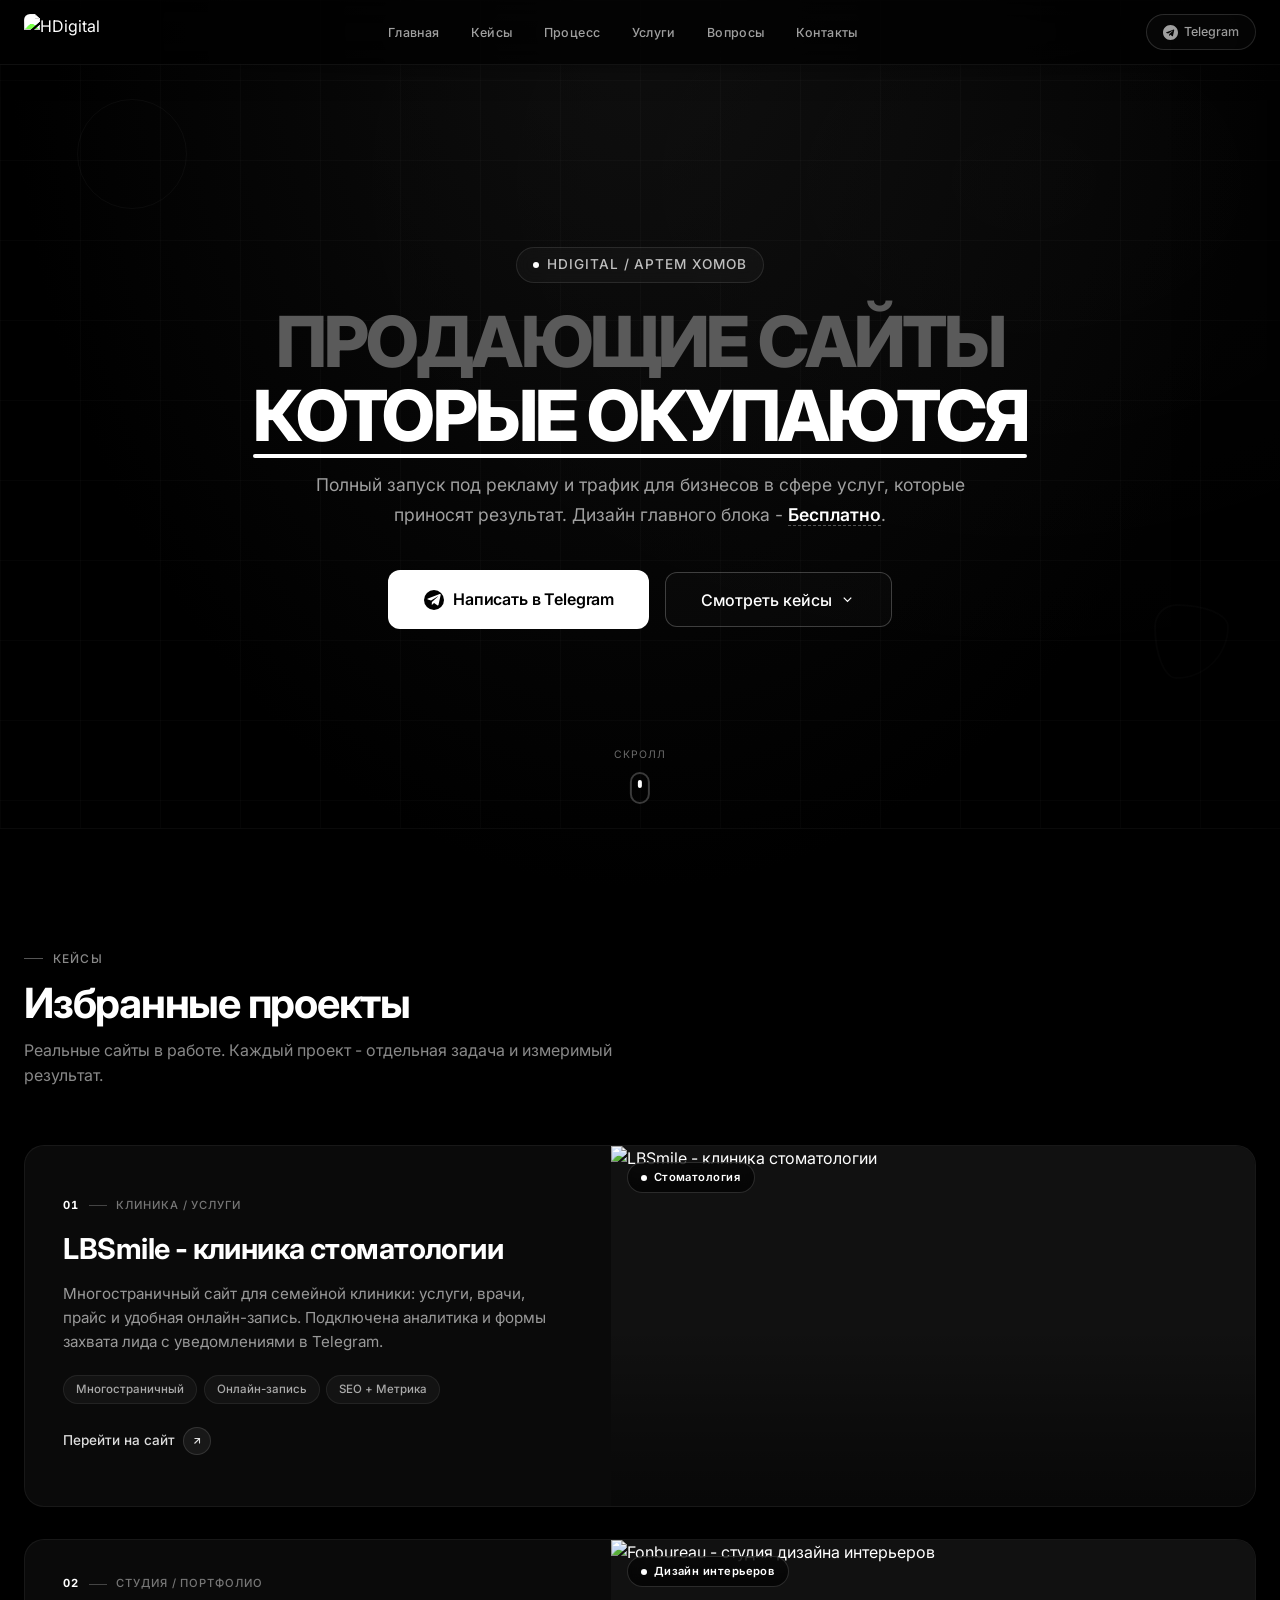
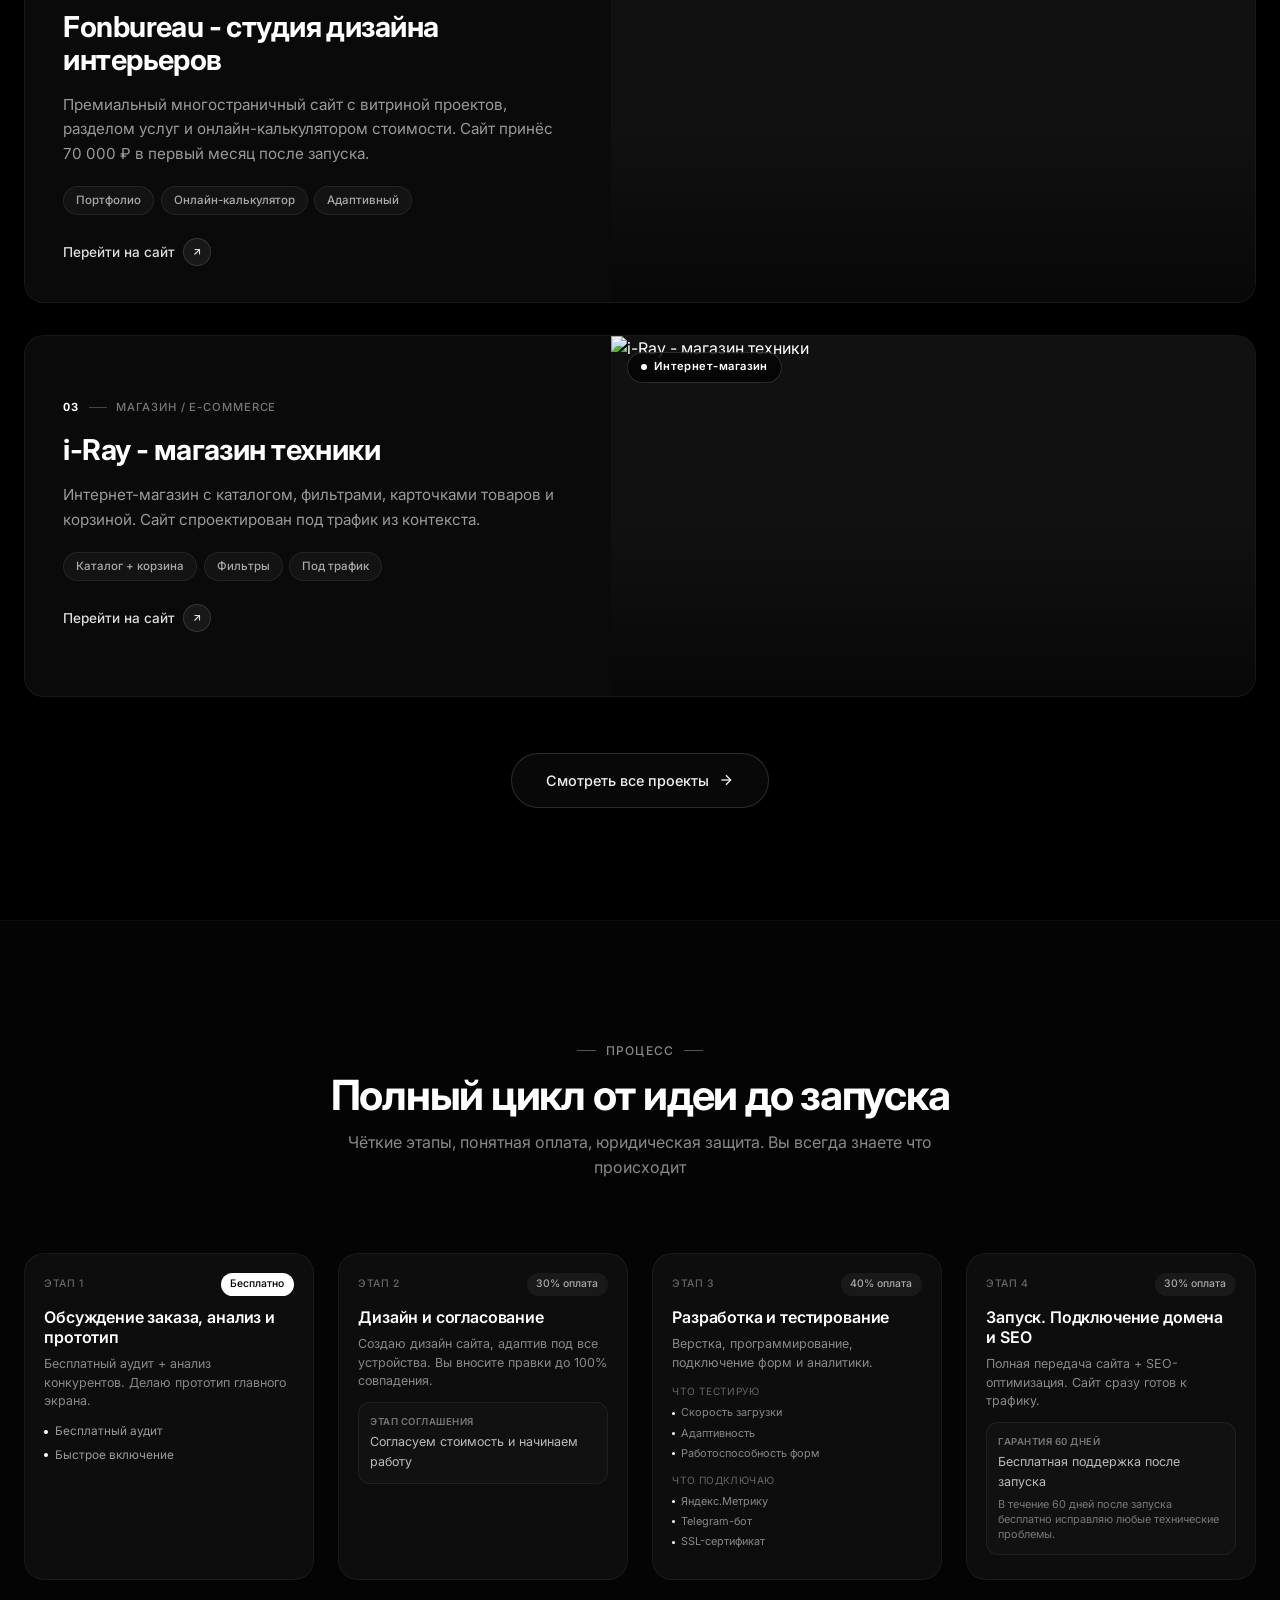
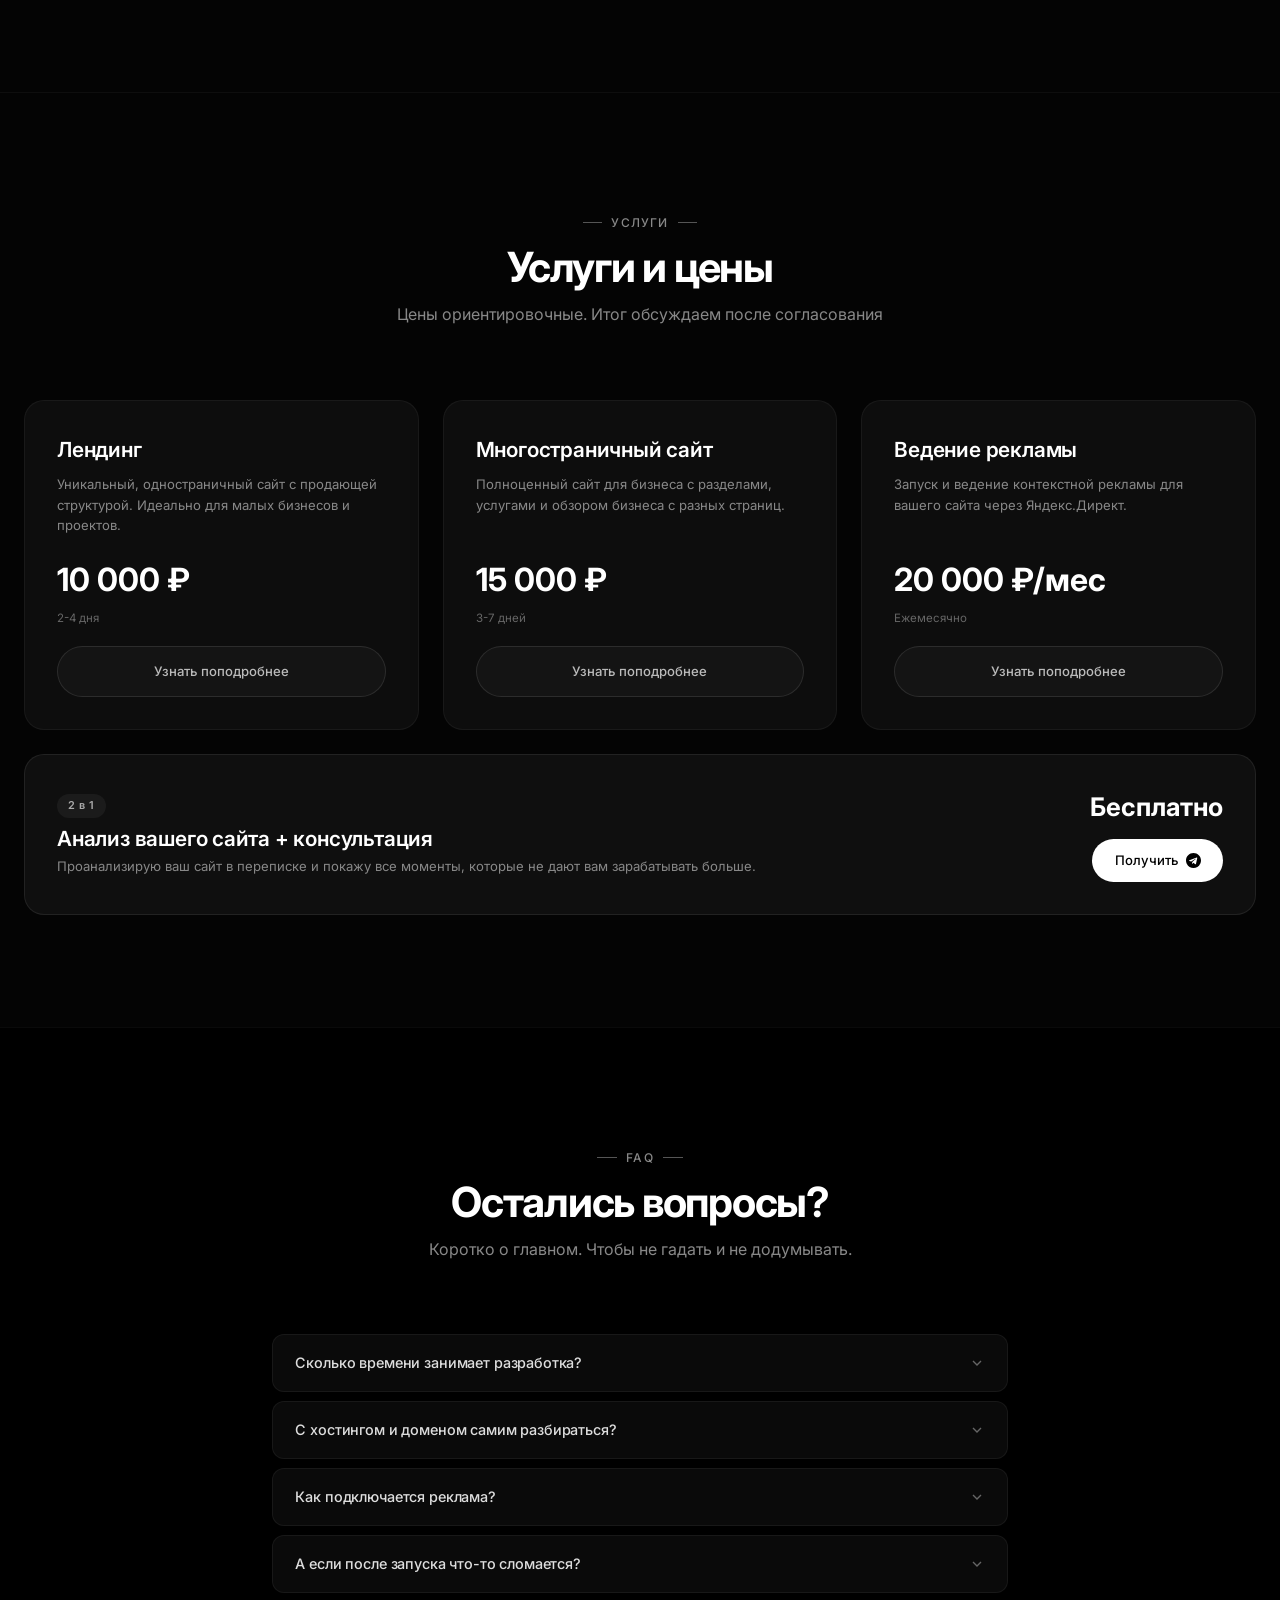
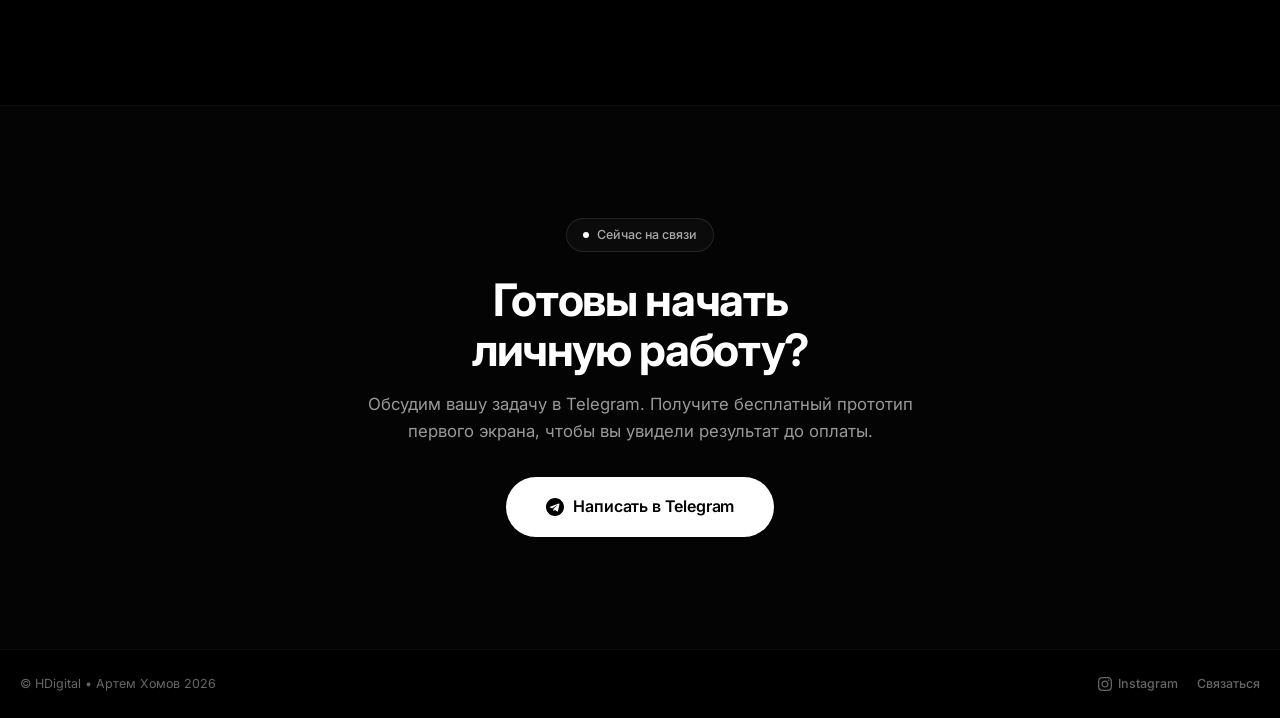
==== commit 00b2b661: "Удаление блока о себе, лишней ссылки и обновление фото кейсов - Полностью удалён блок "Создаю сайты " ====
--- a/index.html
+++ b/index.html
@@ -23,7 +23,6 @@
                 loading="eager">
             <nav class="nav">
                 <button class="nav-link" onclick="scrollToSection('hero')">Главная</button>
-                <button class="nav-link" onclick="scrollToSection('about')">Знакомство</button>
                 <button class="nav-link" onclick="scrollToSection('cases')">Кейсы</button>
                 <button class="nav-link" onclick="scrollToSection('process')">Процесс</button>
                 <button class="nav-link" onclick="scrollToSection('services')">Услуги</button>
@@ -129,38 +128,6 @@
         </div>
     </section>
 
-    <!-- About -->
-    <section class="section section-alt" id="about">
-        <div class="container">
-            <div class="about-wrap">
-                <h2 class="about-title reveal">Создаю сайты и интернет-магазины под рекламу и трафик</h2>
-                <p class="about-lead reveal reveal-delay-2">Полностью адаптивные и продающие сайты я создаю на WordPress.</p>
-                <p class="about-text reveal reveal-delay-2">Эксперт в своей нише, беру на себя полную ответственность
-                    за ведение проекта, не нужно нанимать никаких дополнительных подрядчиков. Один человек вместо целой
-                    команды.</p>
-                <div class="about-buttons reveal reveal-delay-3">
-                    <a href="https://t.me/Skiwh" target="_blank" rel="noopener" class="btn-outline">
-                        <svg width="15" height="15" viewBox="0 0 24 24" fill="currentColor">
-                            <path
-                                d="M12 0C5.373 0 0 5.373 0 12s5.373 12 12 12 12-5.373 12-12S18.627 0 12 0zm5.894 8.221l-1.97 9.28c-.145.658-.537.818-1.084.508l-3-2.21-1.446 1.394c-.14.18-.357.295-.6.295-.002 0-.003 0-.005 0l.213-3.054 5.56-5.022c.24-.213-.054-.334-.373-.121l-6.87 4.326-2.96-.924c-.64-.203-.658-.64.135-.954l11.566-4.458c.538-.196 1.006.128.832.938z" />
-                        </svg>
-                        Написать в Telegram
-                    </a>
-                    <a href="https://instagram.com/hdigital_ru" target="_blank" rel="noopener"
-                        class="btn-outline">
-                        <svg width="15" height="15" viewBox="0 0 24 24" fill="currentColor">
-                            <path
-                                d="M12 2.163c3.204 0 3.584.012 4.85.07 3.252.148 4.771 1.691 4.919 4.919.058 1.265.069 1.645.069 4.849 0 3.205-.012 3.584-.069 4.849-.149 3.225-1.664 4.771-4.919 4.919-1.266.058-1.644.07-4.85.07-3.204 0-3.584-.012-4.849-.07-3.26-.149-4.771-1.699-4.919-4.92-.058-1.265-.07-1.644-.07-4.849 0-3.204.013-3.583.07-4.849.149-3.227 1.664-4.771 4.919-4.919 1.266-.057 1.645-.069 4.849-.069zm0-2.163c-3.259 0-3.667.014-4.947.072-4.358.2-6.78 2.618-6.98 6.98-.059 1.281-.073 1.689-.073 4.948 0 3.259.014 3.668.072 4.948.2 4.358 2.618 6.78 6.98 6.98 1.281.058 1.689.072 4.948.072 3.259 0 3.668-.014 4.948-.072 4.354-.2 6.782-2.618 6.979-6.98.059-1.28.073-1.689.073-4.948 0-3.259-.014-3.667-.072-4.947-.196-4.354-2.617-6.78-6.979-6.98-1.281-.059-1.69-.073-4.949-.073zm0 5.838c-3.403 0-6.162 2.759-6.162 6.162s2.759 6.163 6.162 6.163 6.162-2.759 6.162-6.163c0-3.403-2.759-6.162-6.162-6.162zm0 10.162c-2.209 0-4-1.79-4-4 0-2.209 1.791-4 4-4s4 1.791 4 4c0 2.21-1.791 4-4 4zm6.406-11.845c-.796 0-1.441.645-1.441 1.44s.645 1.44 1.441 1.44c.795 0 1.439-.645 1.439-1.44s-.644-1.44-1.439-1.44z" />
-                        </svg>
-                        Instagram
-                    </a>
-                </div>
-                <p class="about-note reveal reveal-delay-4">Я не просто делаю красивый сайт. Я создаю инструмент,
-                    который продаёт 24/7 и полностью готов к запуску рекламы.</p>
-            </div>
-        </div>
-    </section>
-
     <!-- Cases (3 кейса + кнопка на все проекты) -->
     <section class="section" id="cases">
         <div class="container">
@@ -172,11 +139,6 @@
                     <p class="section-subtitle" style="margin-left:0;text-align:left">Реальные сайты в работе. Каждый
                         проект - отдельная задача и измеримый результат.</p>
                 </div>
-                <a href="projects.html" class="cases-link">Все проекты
-                    <svg width="13" height="13" viewBox="0 0 24 24" fill="none" stroke="currentColor" stroke-width="2">
-                        <line x1="5" y1="12" x2="19" y2="12" />
-                        <polyline points="12 5 19 12 12 19" />
-                    </svg></a>
             </div>
 
             <div class="projects-list">
@@ -186,9 +148,9 @@
                         <div class="project-image-wrap">
                             <span class="project-badge"><span class="project-badge-dot"></span>Стоматология</span>
                             <img class="project-image"
-                                src="https://s.wordpress.com/mshots/v1/https%3A%2F%2Flbsmile.ru?w=1200&h=800"
+                                src="https://image.thum.io/get/width/1280/crop/800/viewportwidth/1280/noanimate/https://lbsmile.ru"
                                 alt="LBSmile - клиника стоматологии" loading="lazy"
-                                onerror="this.onerror=null;this.src='https://image.thum.io/get/width/1200/crop/800/https://lbsmile.ru';">
+                                onerror="this.onerror=null;this.src='https://s.wordpress.com/mshots/v1/https%3A%2F%2Flbsmile.ru?w=1280&h=800';">
                             <div class="project-image-shade"></div>
                         </div>
                         <div class="project-content">
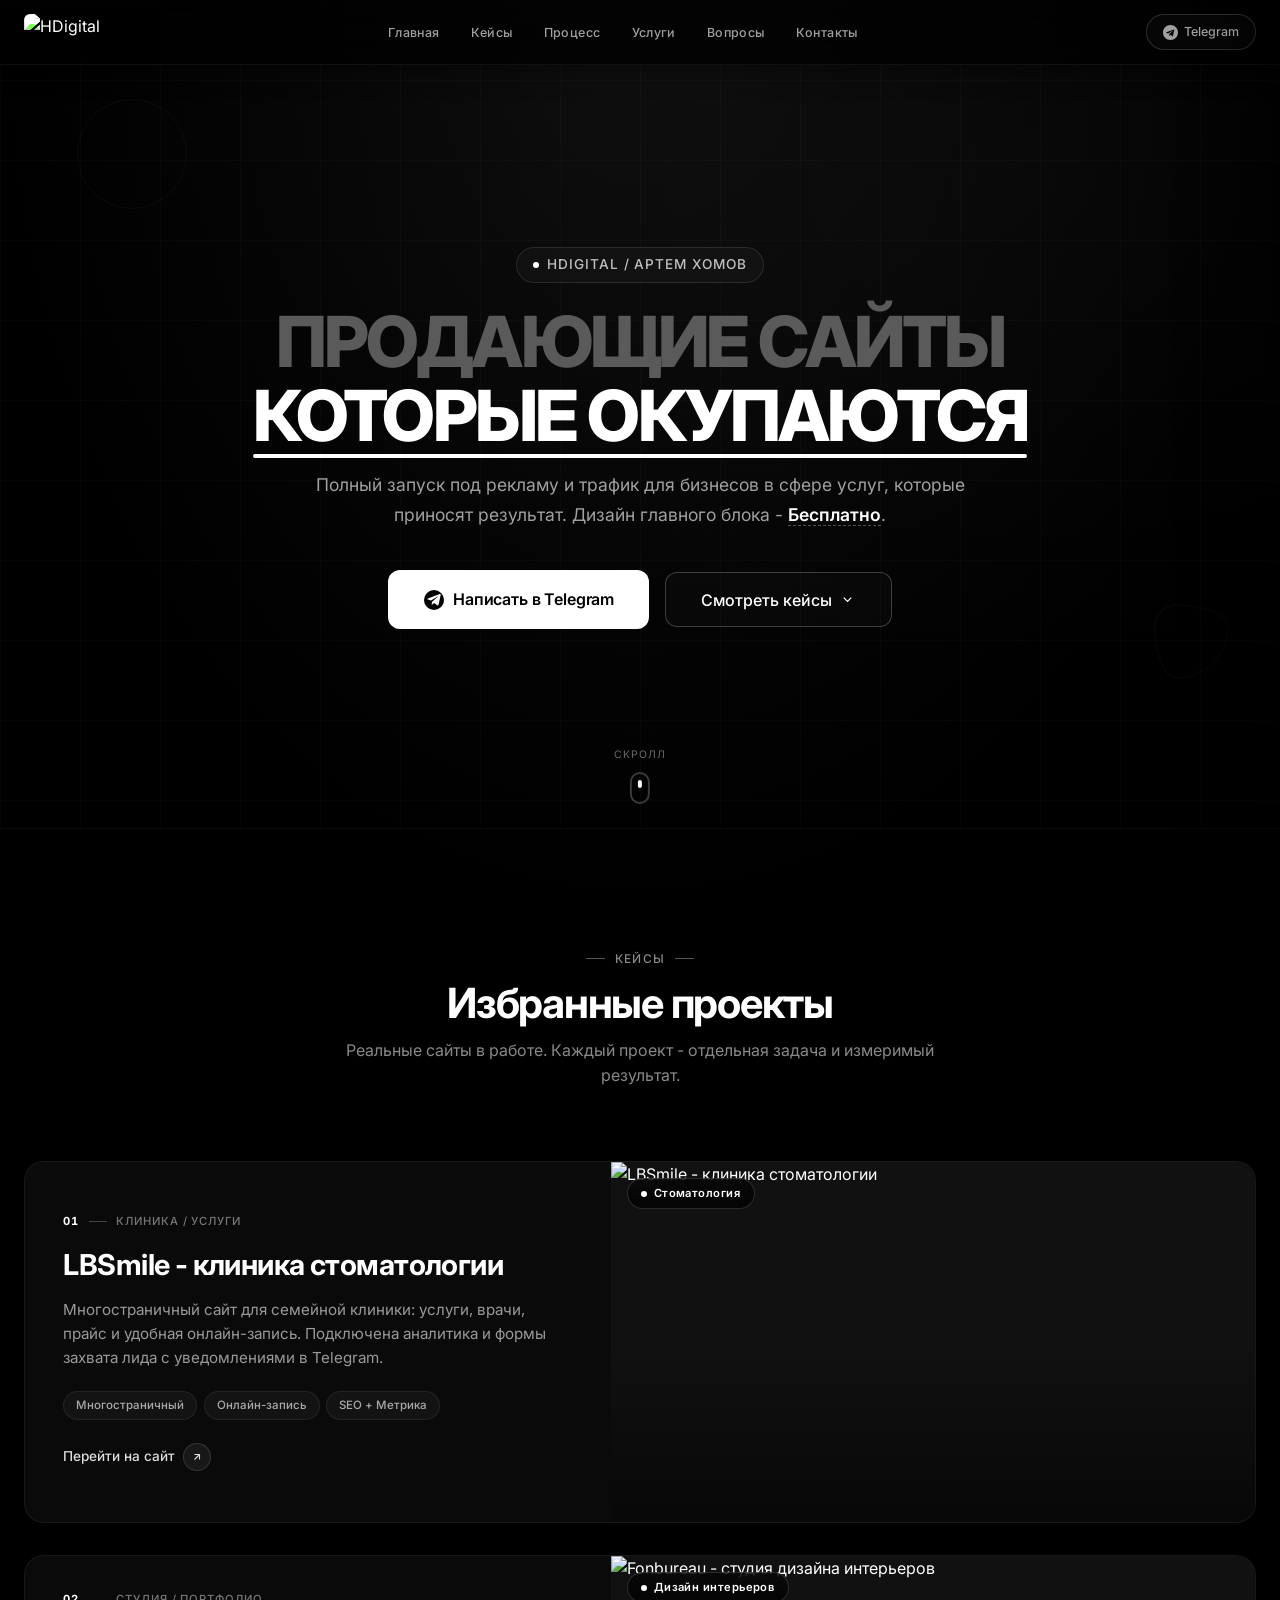
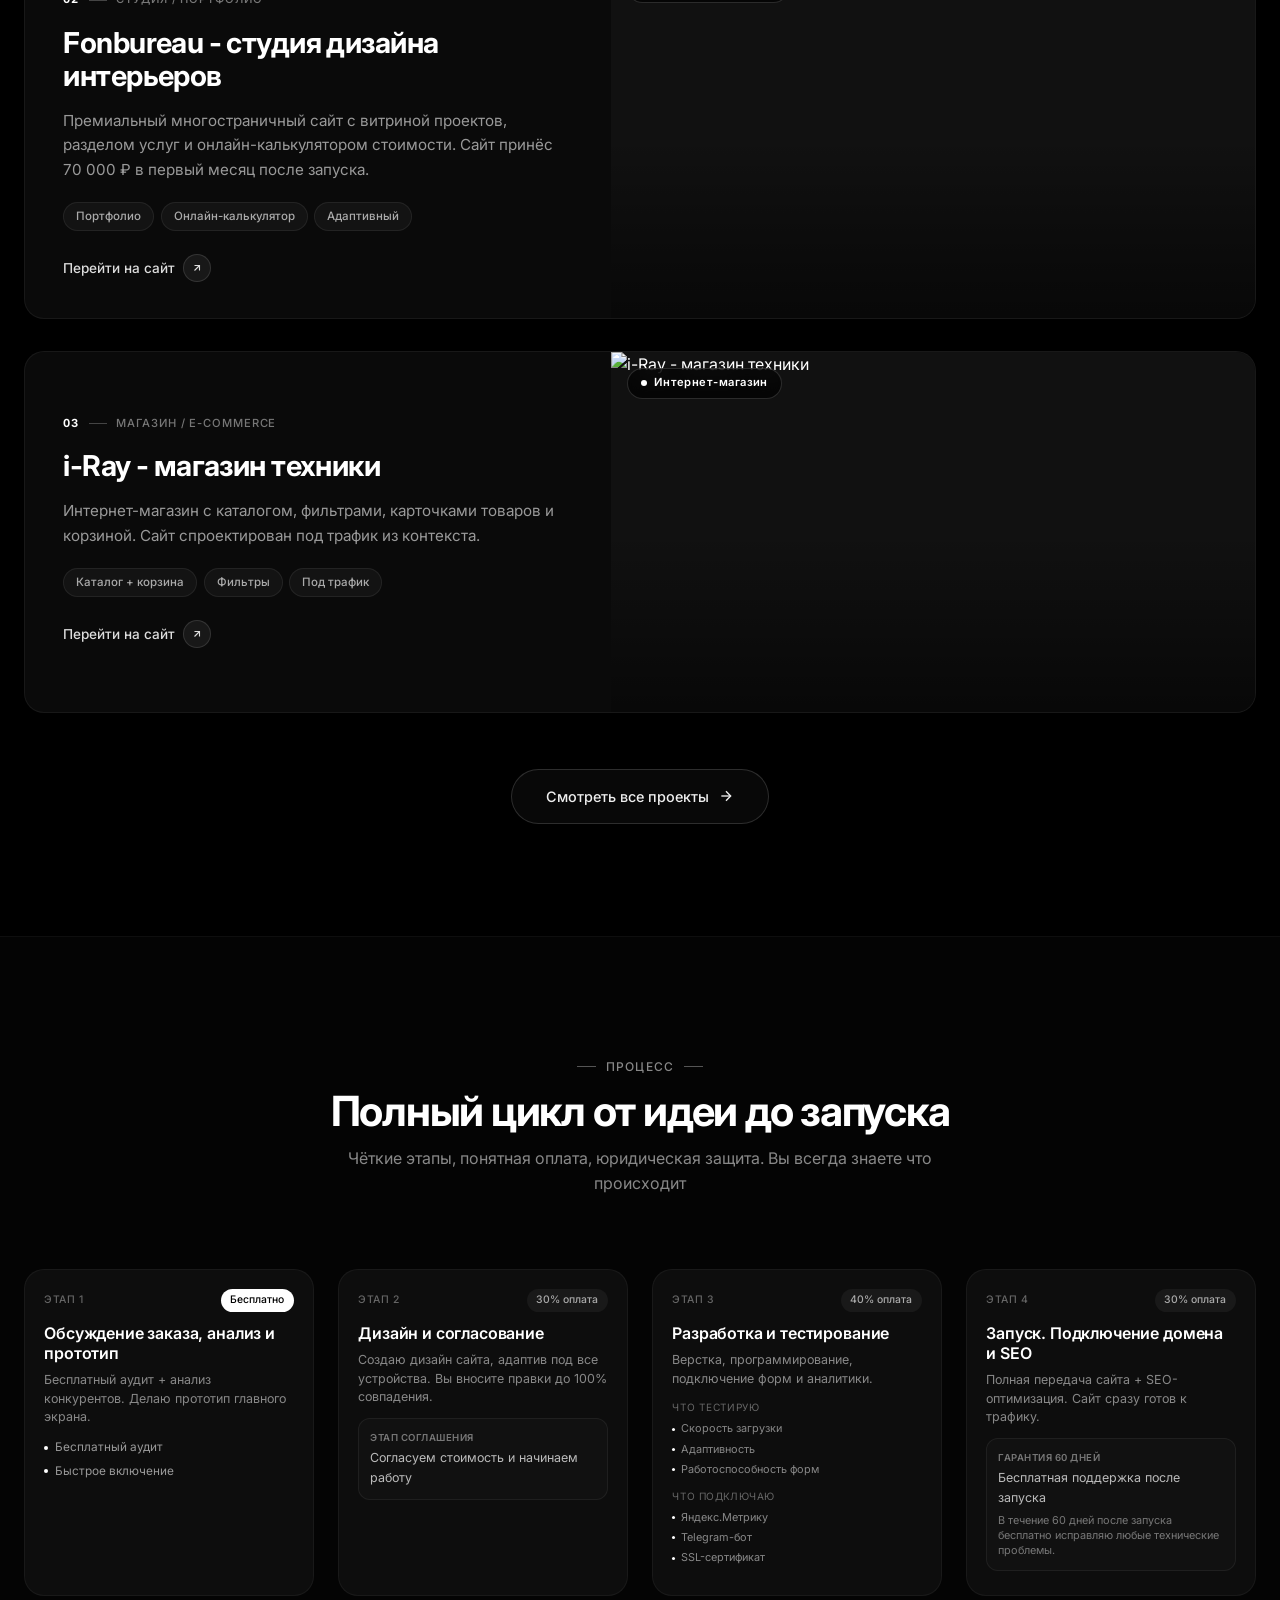
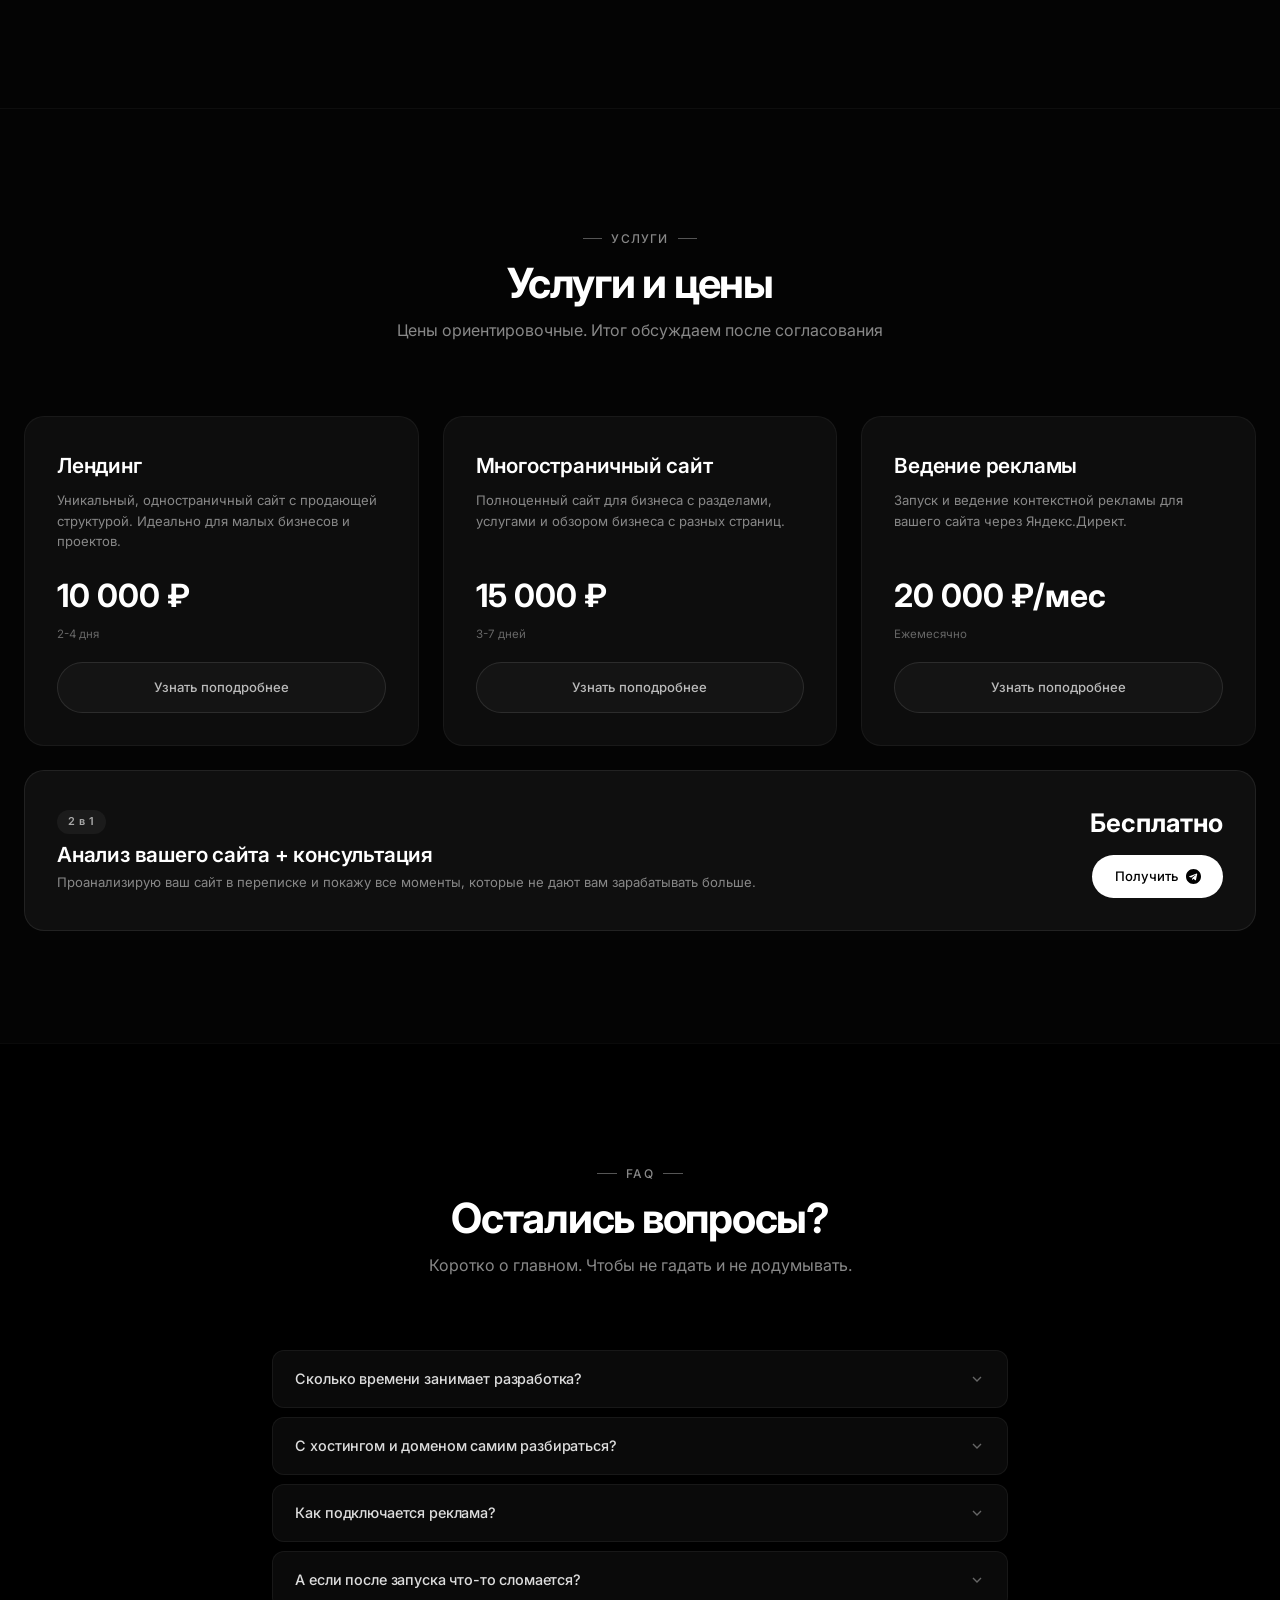
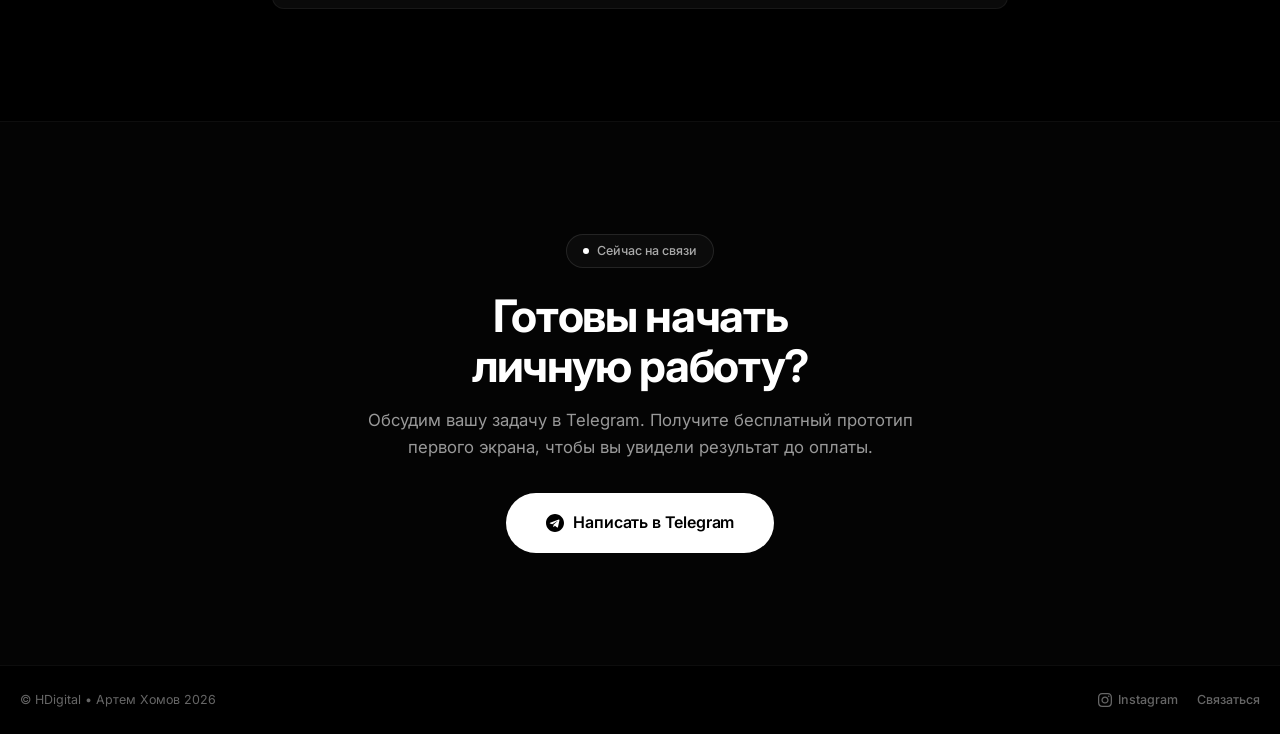
==== commit b5ada481: "Restore mshots images, center cases header, fix mobile hero underline - Revert lbsmile/maxmukhaev/eu" ====
--- a/index.html
+++ b/index.html
@@ -131,14 +131,11 @@
     <!-- Cases (3 кейса + кнопка на все проекты) -->
     <section class="section" id="cases">
         <div class="container">
-            <div class="cases-header reveal">
-                <div>
-                    <div class="section-label" style="margin-left:0;text-align:left"><span
-                            class="section-label-line"></span>КЕЙСЫ</div>
-                    <h2 class="section-title" style="text-align:left">Избранные проекты</h2>
-                    <p class="section-subtitle" style="margin-left:0;text-align:left">Реальные сайты в работе. Каждый
-                        проект - отдельная задача и измеримый результат.</p>
-                </div>
+            <div class="section-header reveal">
+                <div class="section-label"><span class="section-label-line"></span>КЕЙСЫ<span class="section-label-line"></span></div>
+                <h2 class="section-title">Избранные проекты</h2>
+                <p class="section-subtitle">Реальные сайты в работе. Каждый
+                    проект - отдельная задача и измеримый результат.</p>
             </div>
 
             <div class="projects-list">
@@ -148,9 +145,9 @@
                         <div class="project-image-wrap">
                             <span class="project-badge"><span class="project-badge-dot"></span>Стоматология</span>
                             <img class="project-image"
-                                src="https://image.thum.io/get/width/1280/crop/800/viewportwidth/1280/noanimate/https://lbsmile.ru"
+                                src="https://s.wordpress.com/mshots/v1/https%3A%2F%2Flbsmile.ru?w=1280&h=800"
                                 alt="LBSmile - клиника стоматологии" loading="lazy"
-                                onerror="this.onerror=null;this.src='https://s.wordpress.com/mshots/v1/https%3A%2F%2Flbsmile.ru?w=1280&h=800';">
+                                onerror="this.onerror=null;this.src='https://image.thum.io/get/width/1280/crop/800/viewportwidth/1280/noanimate/https://lbsmile.ru';">
                             <div class="project-image-shade"></div>
                         </div>
                         <div class="project-content">
--- a/styles.css
+++ b/styles.css
@@ -525,7 +525,10 @@
 }
 .hero-title-gray:hover { color: #8a8a8a; }
 .hero-title-white {
-    display: inline-block;
+    display: block;
+    width: fit-content;
+    margin-left: auto;
+    margin-right: auto;
     color: #fff;
     margin-top: 0.15rem;
     position: relative;
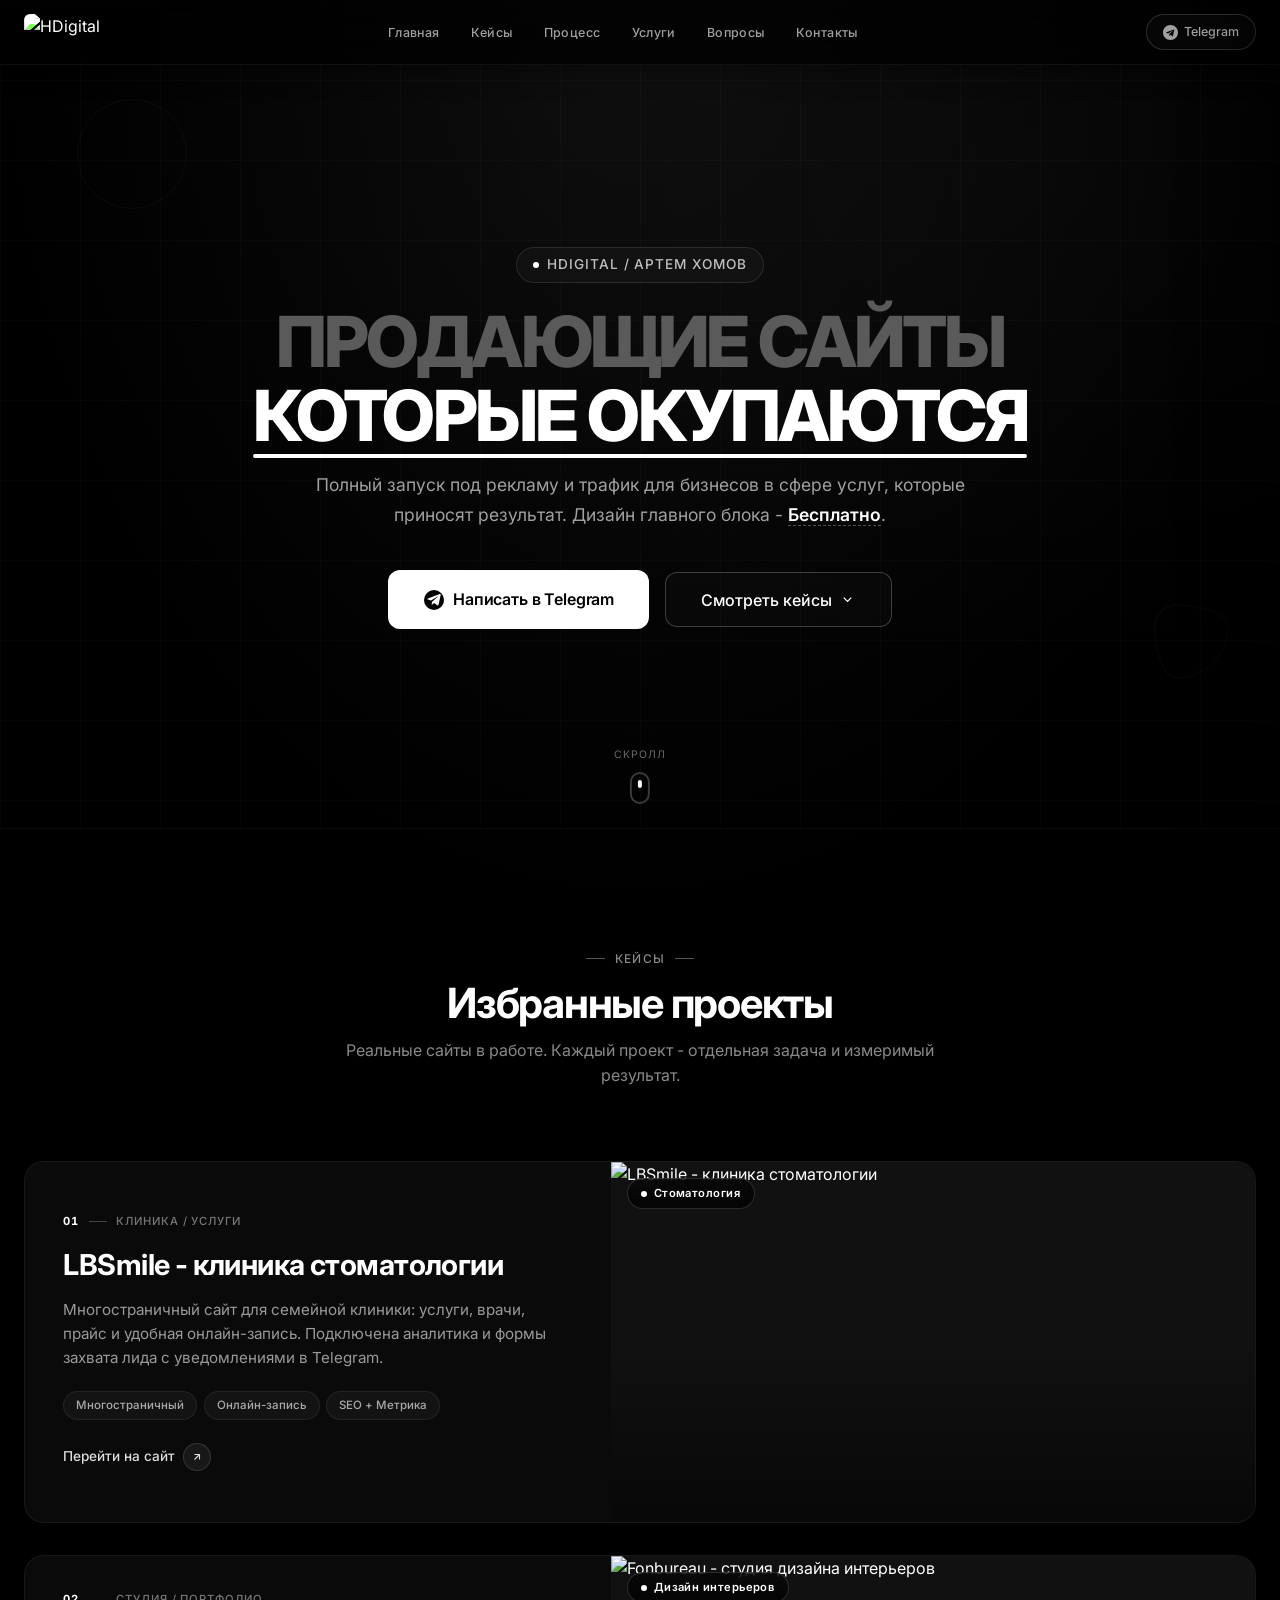
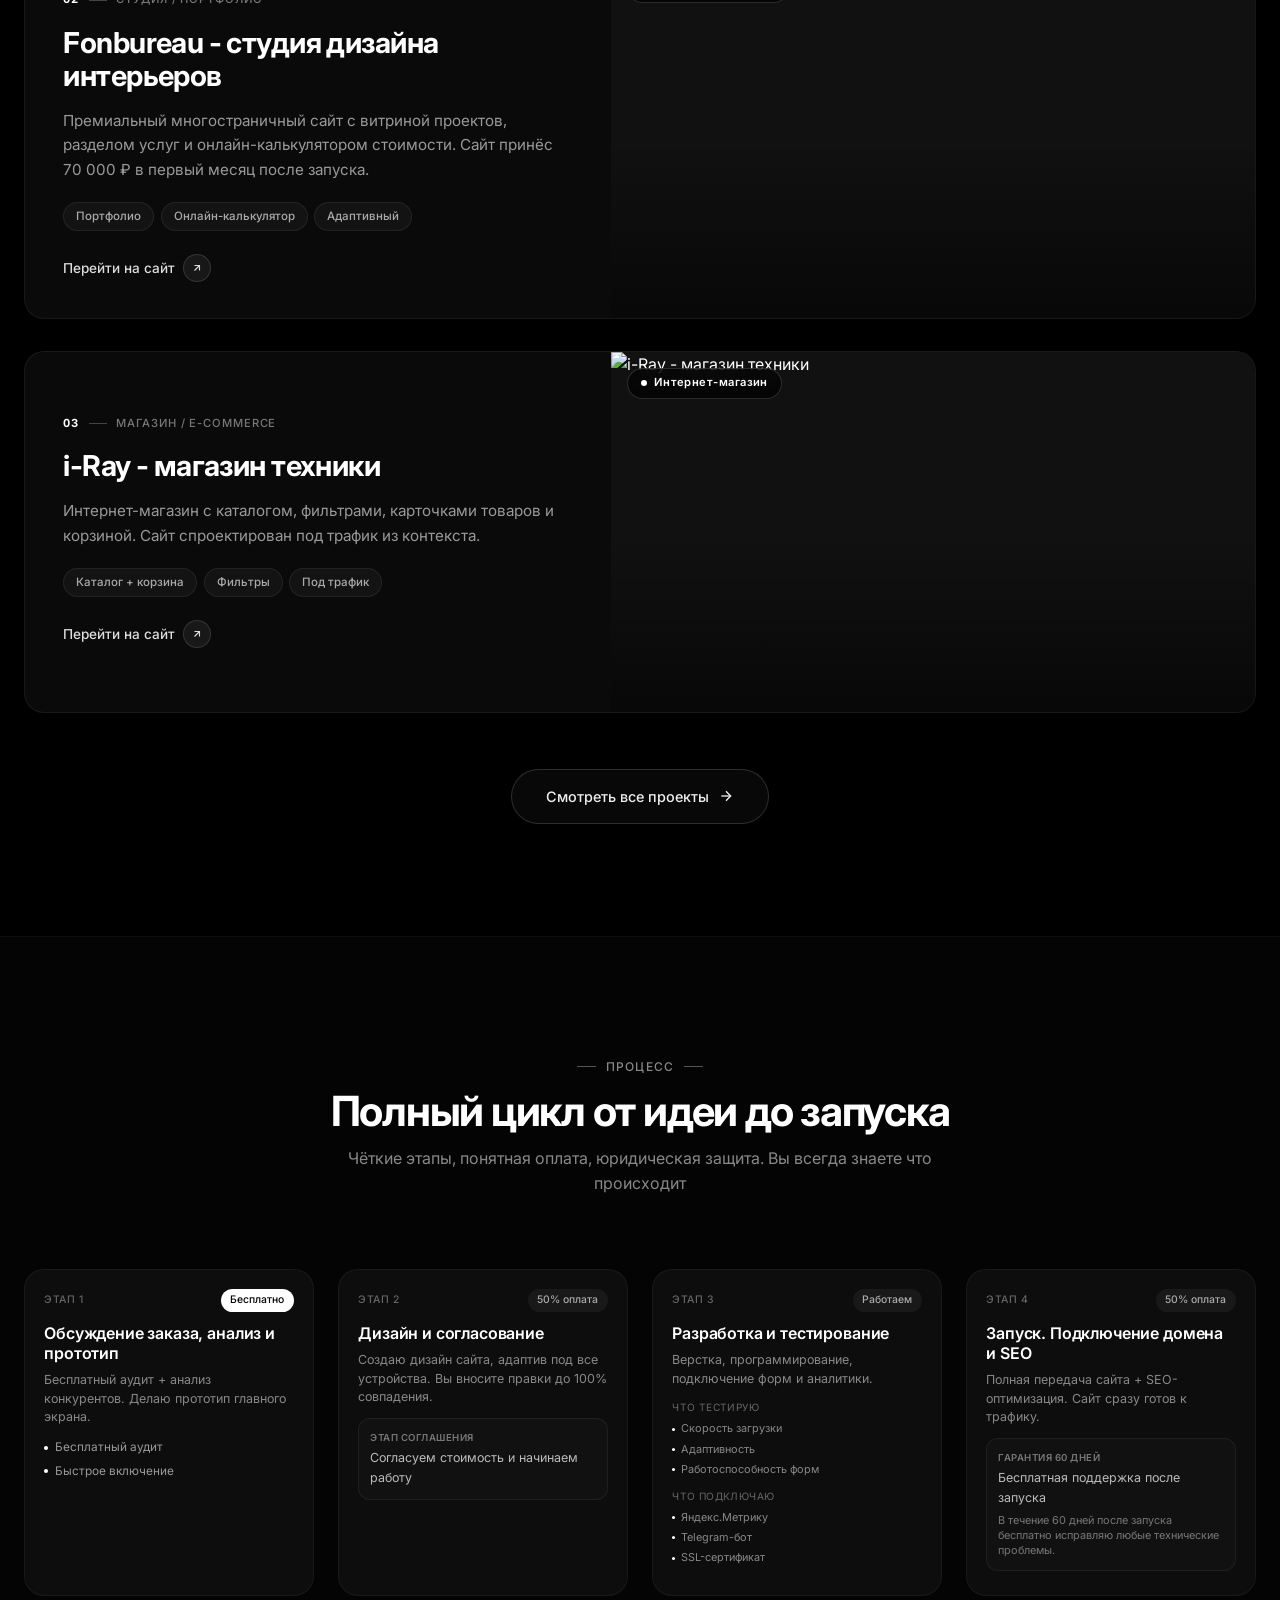
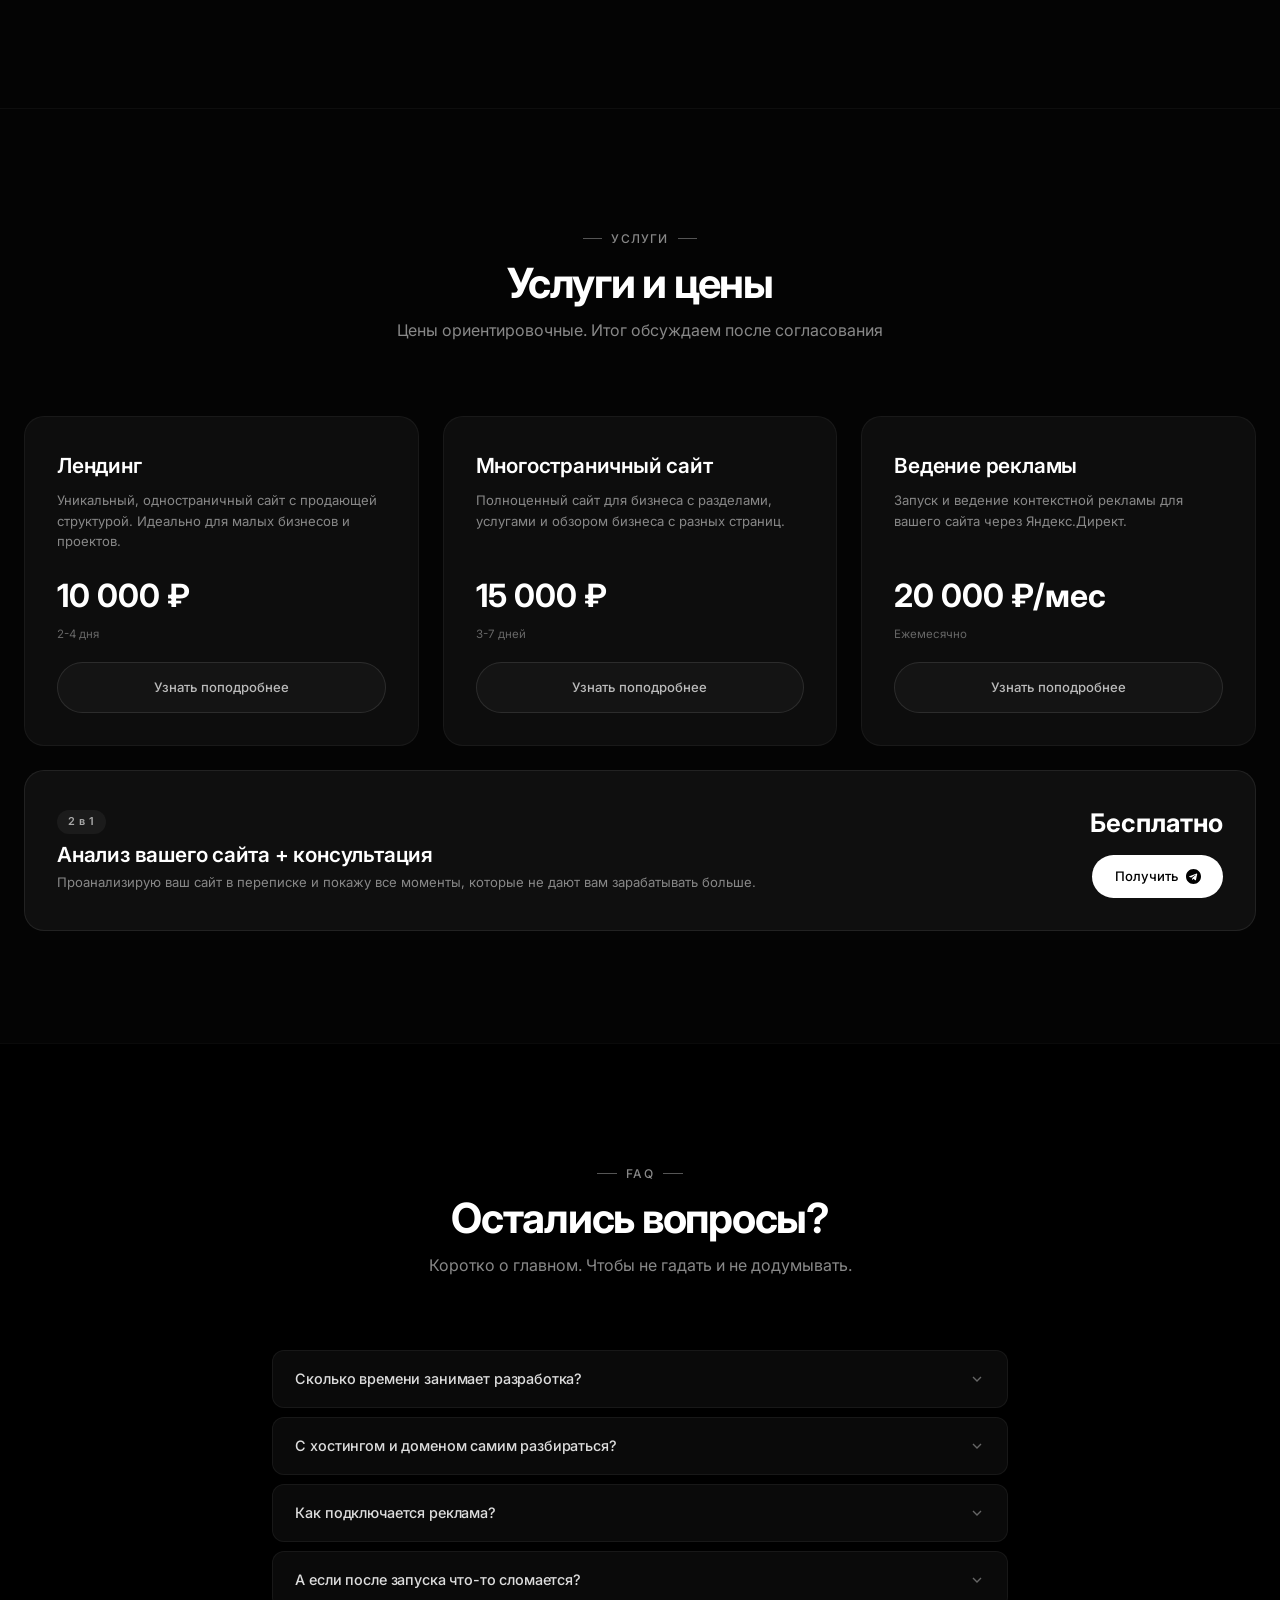
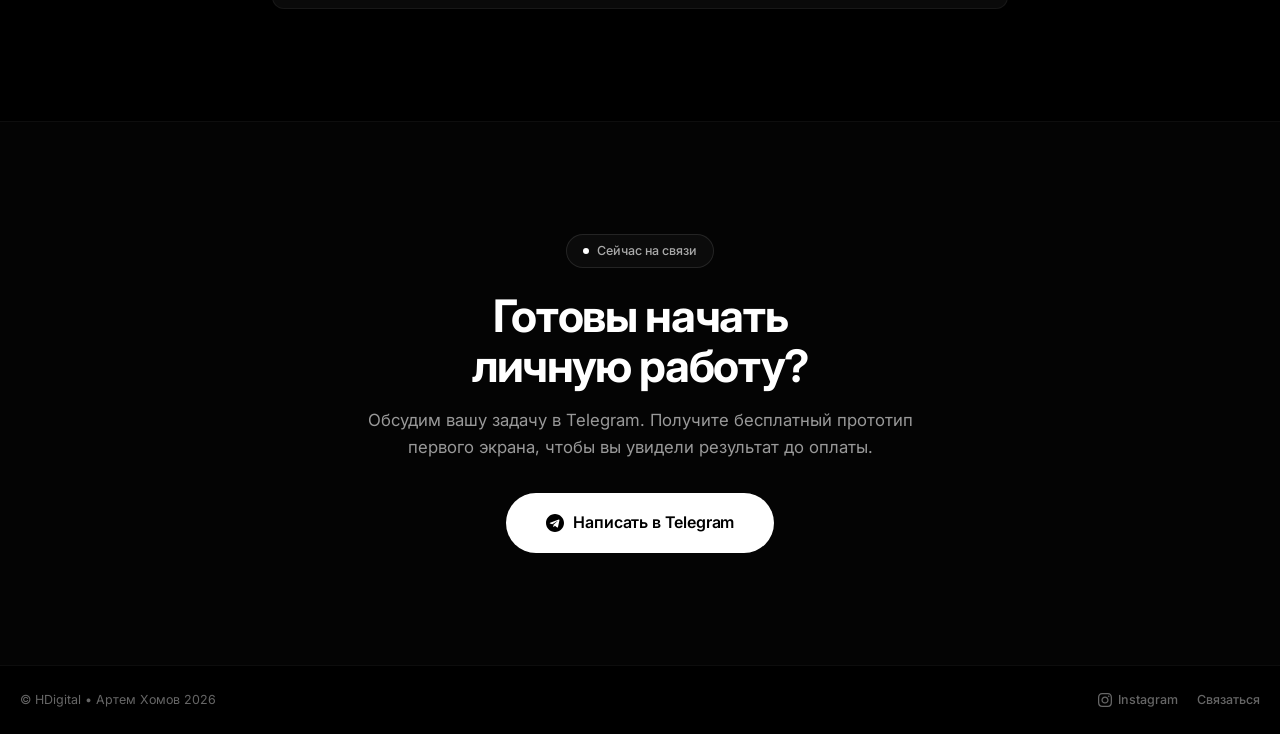
==== commit 822523ea: "Update process payment badges (50% / Работаем / 50%) https://claude.ai/code/session_016vrVUqmuBU1j4n" ====
--- a/index.html
+++ b/index.html
@@ -11,6 +11,7 @@
     <link href="https://fonts.googleapis.com/css2?family=Inter:wght@300;400;500;600;700;800;900&display=swap"
         rel="stylesheet">
     <link rel="stylesheet" href="styles.css">
+    <script src="https://cdnjs.cloudflare.com/ajax/libs/three.js/r128/three.min.js"></script>
 </head>
 <body>
     <!-- Mouse glow -->
@@ -83,6 +84,7 @@
 
     <!-- Hero -->
     <section class="hero" id="hero">
+        <div id="threejs-container"></div>
         <div class="hero-grid-bg"></div>
         <div class="floating-decor floating-decor-1"></div>
         <div class="floating-decor floating-decor-2"></div>
@@ -298,7 +300,7 @@
                     <div class="process-card-inner">
                         <div class="process-header">
                             <span class="process-stage">ЭТАП 2</span>
-                            <span class="process-badge">30% оплата</span>
+                            <span class="process-badge">50% оплата</span>
                         </div>
                         <h3 class="process-title">Дизайн и согласование</h3>
                         <p class="process-desc">Создаю дизайн сайта, адаптив под все устройства. Вы вносите правки до
@@ -313,7 +315,7 @@
                     <div class="process-card-inner">
                         <div class="process-header">
                             <span class="process-stage">ЭТАП 3</span>
-                            <span class="process-badge">40% оплата</span>
+                            <span class="process-badge">Работаем</span>
                         </div>
                         <h3 class="process-title">Разработка и тестирование</h3>
                         <p class="process-desc">Верстка, программирование, подключение форм и аналитики.</p>
@@ -341,7 +343,7 @@
                     <div class="process-card-inner">
                         <div class="process-header">
                             <span class="process-stage">ЭТАП 4</span>
-                            <span class="process-badge">30% оплата</span>
+                            <span class="process-badge">50% оплата</span>
                         </div>
                         <h3 class="process-title">Запуск. Подключение домена и SEO</h3>
                         <p class="process-desc">Полная передача сайта + SEO-оптимизация. Сайт сразу готов к трафику.</p>
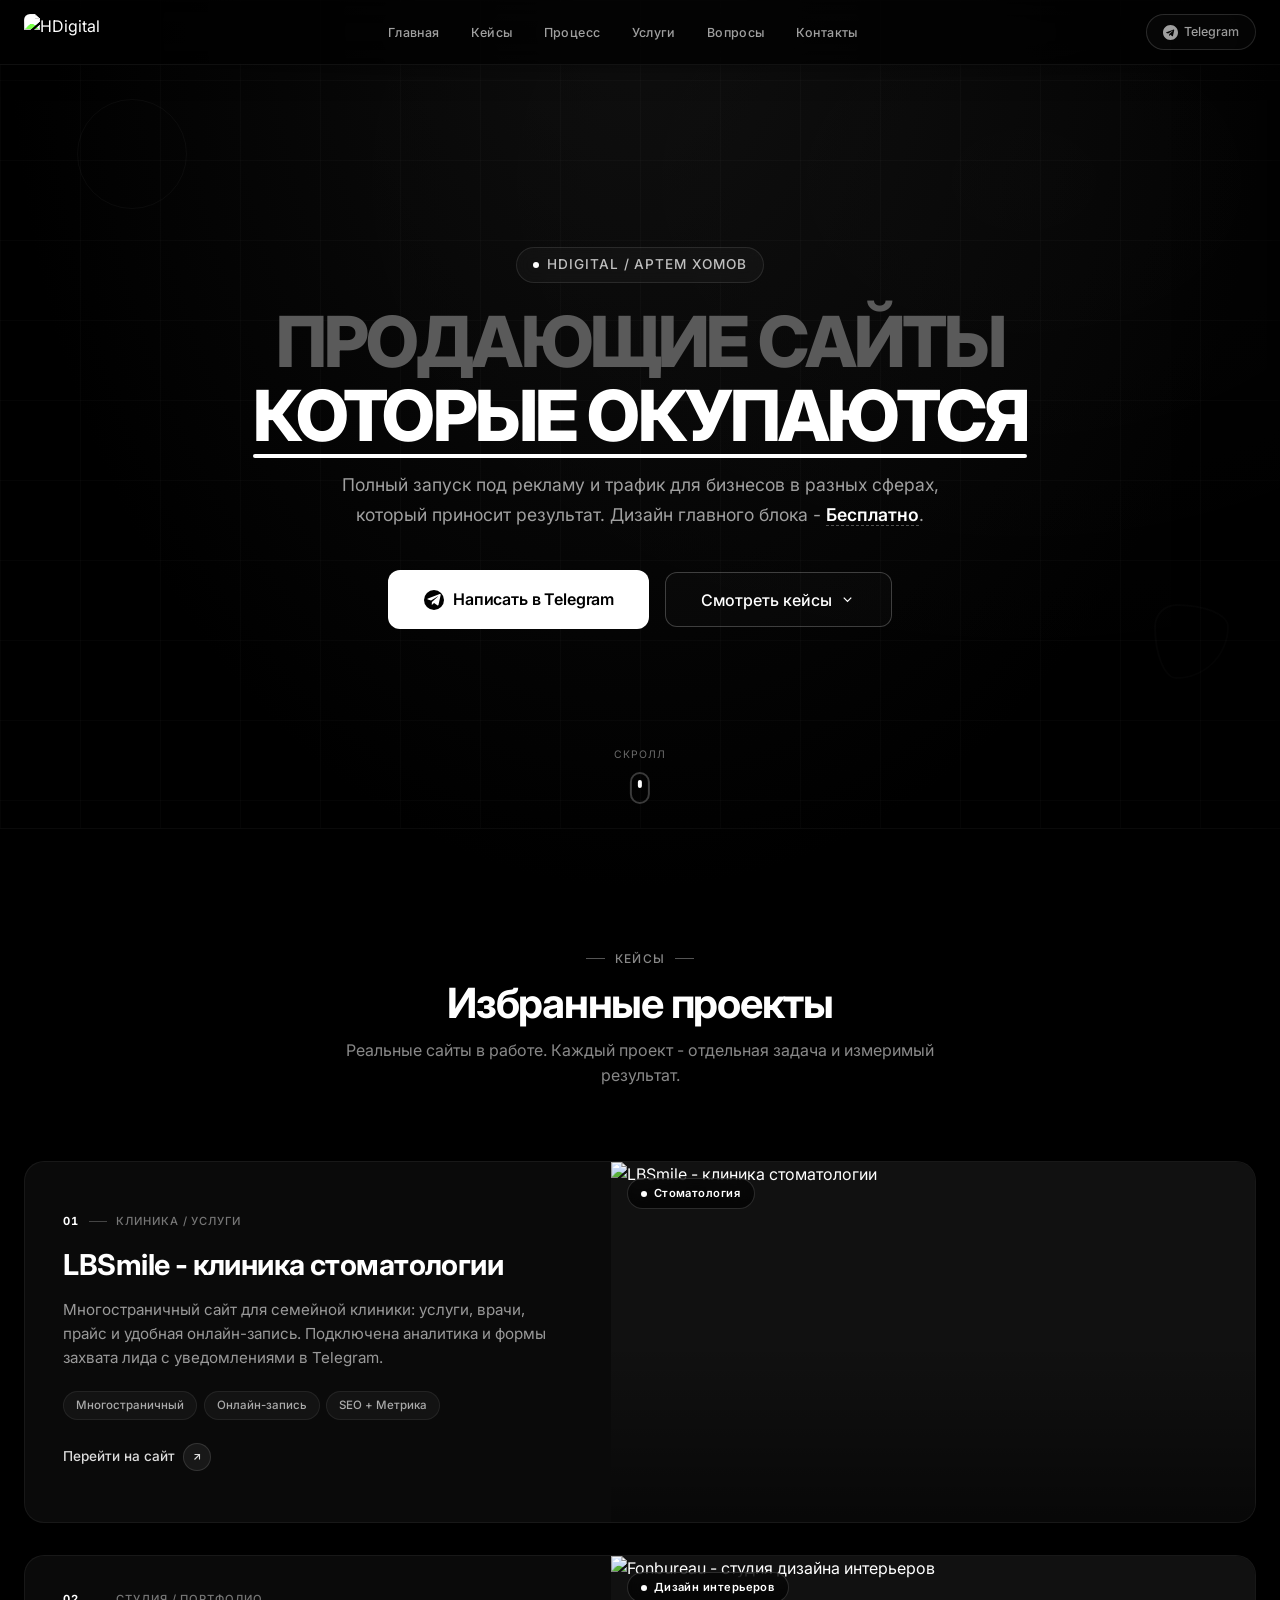
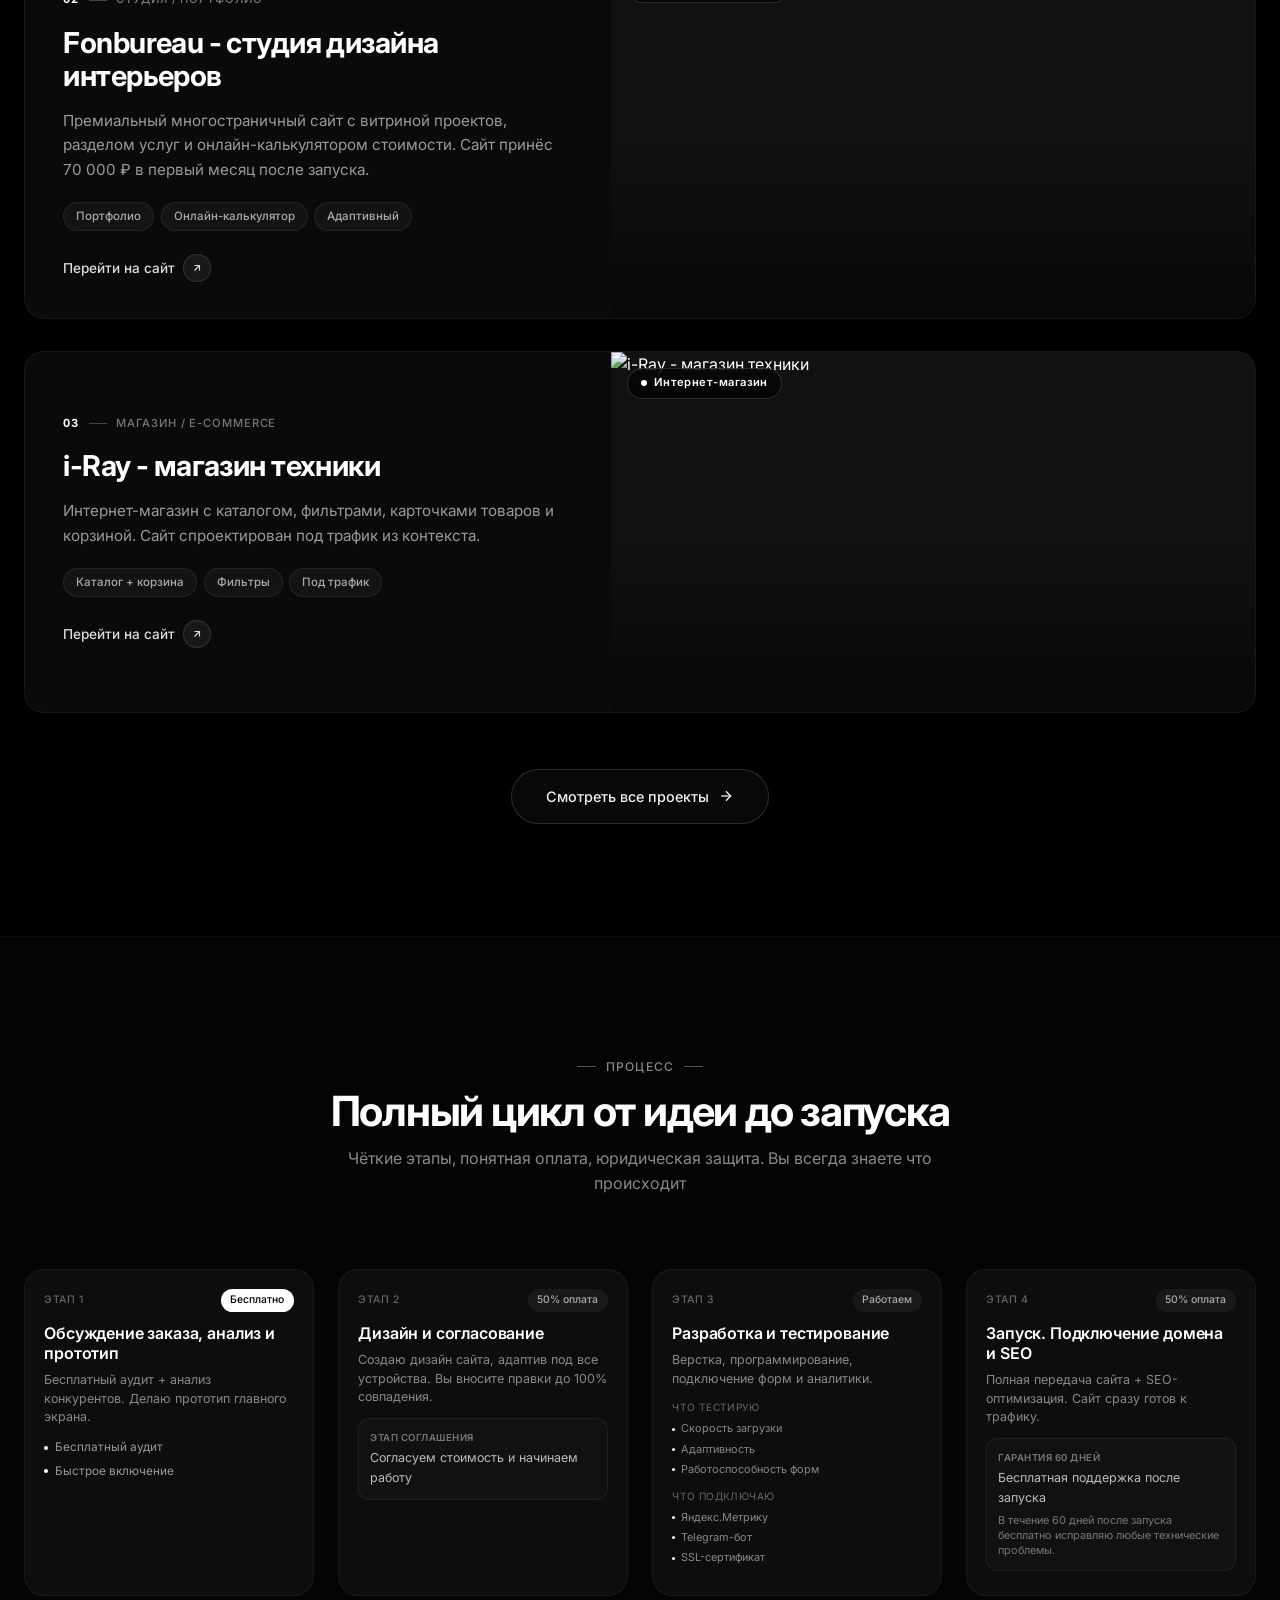
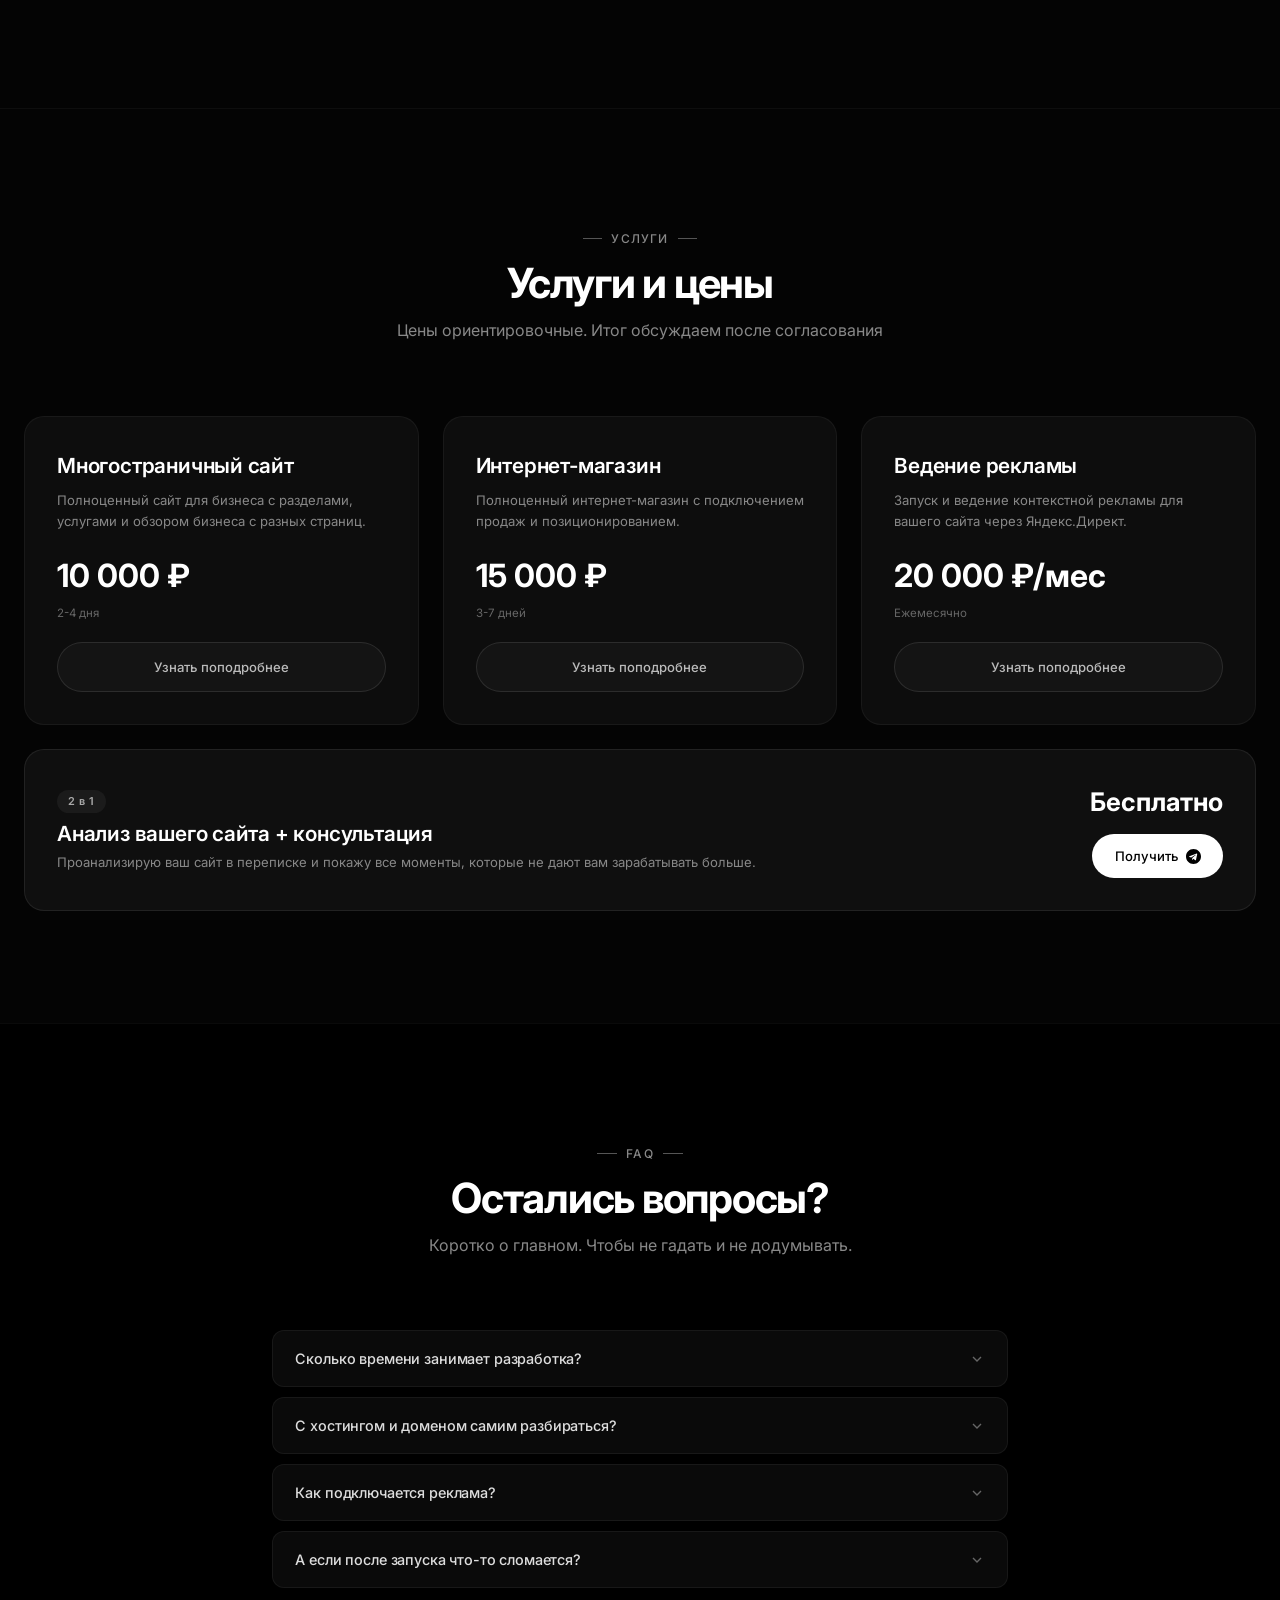
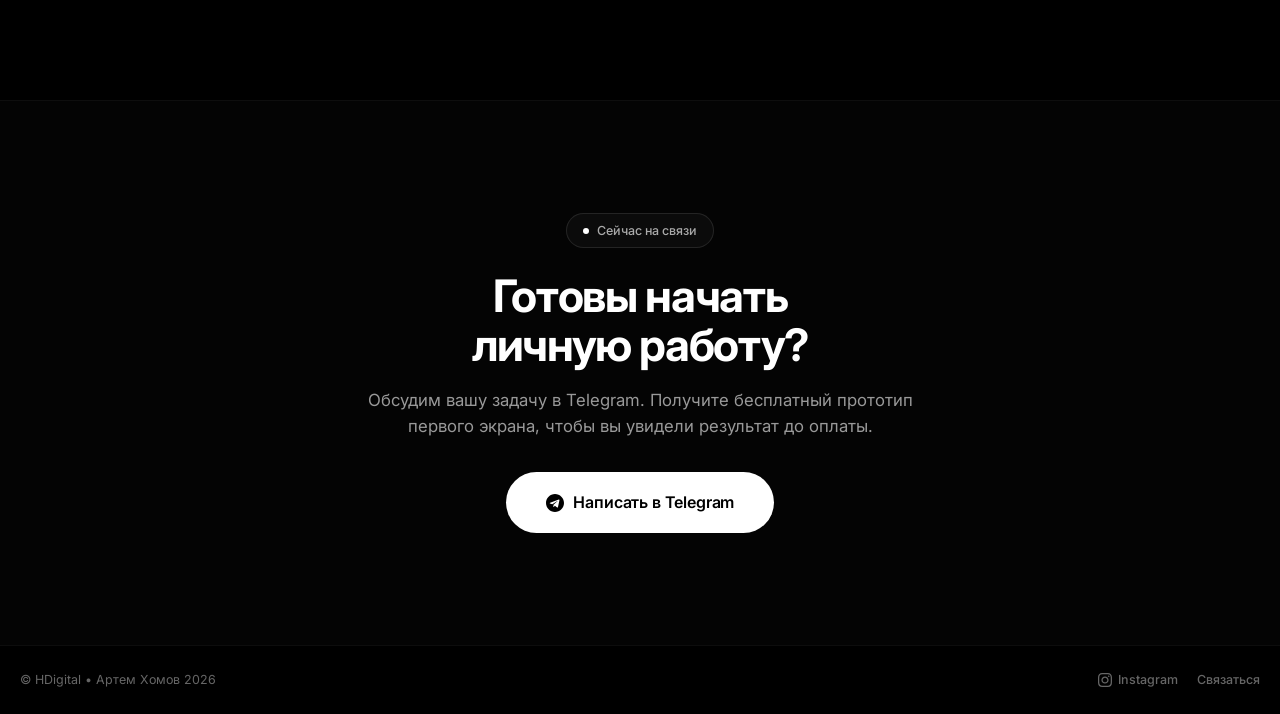
==== commit 34c08f4b: "Smoother mobile menu, update service cards, hero text, speed tweaks - Mobile menu: drop backdrop-fil" ====
--- a/index.html
+++ b/index.html
@@ -8,10 +8,13 @@
     <meta name="description"
         content="Создаю продающие сайты под рекламу и трафик для бизнесов в сфере услуг. Полный запуск под ключ. Дизайн главного блока - Бесплатно. 60 дней поддержки.">
     <link rel="icon" type="image/jpeg" href="https://i.imgur.com/ctTN3R5.jpg">
-    <link href="https://fonts.googleapis.com/css2?family=Inter:wght@300;400;500;600;700;800;900&display=swap"
+    <link rel="preconnect" href="https://fonts.googleapis.com">
+    <link rel="preconnect" href="https://fonts.gstatic.com" crossorigin>
+    <link rel="preconnect" href="https://cdnjs.cloudflare.com">
+    <link href="https://fonts.googleapis.com/css2?family=Inter:wght@400;500;600;700;800&display=swap"
         rel="stylesheet">
     <link rel="stylesheet" href="styles.css">
-    <script src="https://cdnjs.cloudflare.com/ajax/libs/three.js/r128/three.min.js"></script>
+    <script defer src="https://cdnjs.cloudflare.com/ajax/libs/three.js/r128/three.min.js"></script>
 </head>
 <body>
     <!-- Mouse glow -->
@@ -99,7 +102,7 @@
                     <span class="hero-title-white">КОТОРЫЕ ОКУПАЮТСЯ<span class="hero-title-line"></span></span>
                 </h1>
                 <p class="hero-subtitle">
-                    Полный запуск под рекламу и трафик для бизнесов в сфере услуг, которые приносят результат.
+                    Полный запуск под рекламу и трафик для бизнесов в разных сферах, который приносит результат.
                     Дизайн главного блока - <span class="hero-subtitle-free">Бесплатно</span>.
                 </p>
                 <div class="hero-buttons">
@@ -370,17 +373,17 @@
             </div>
             <div class="services-grid">
                 <div class="service-card reveal">
-                    <h3 class="service-title">Лендинг</h3>
-                    <p class="service-desc">Уникальный, одностраничный сайт с продающей структурой. Идеально для малых
-                        бизнесов и проектов.</p>
+                    <h3 class="service-title">Многостраничный сайт</h3>
+                    <p class="service-desc">Полноценный сайт для бизнеса с разделами, услугами и обзором бизнеса с разных
+                        страниц.</p>
                     <div class="service-price">10 000 ₽</div>
                     <div class="service-time">2-4 дня</div>
                     <a href="https://t.me/Skiwh" target="_blank" rel="noopener" class="service-btn">Узнать поподробнее</a>
                 </div>
                 <div class="service-card reveal reveal-delay-1">
-                    <h3 class="service-title">Многостраничный сайт</h3>
-                    <p class="service-desc">Полноценный сайт для бизнеса с разделами, услугами и обзором бизнеса с разных
-                        страниц.</p>
+                    <h3 class="service-title">Интернет-магазин</h3>
+                    <p class="service-desc">Полноценный интернет-магазин с подключением продаж и
+                        позиционированием.</p>
                     <div class="service-price">15 000 ₽</div>
                     <div class="service-time">3-7 дней</div>
                     <a href="https://t.me/Skiwh" target="_blank" rel="noopener" class="service-btn">Узнать поподробнее</a>
@@ -527,6 +530,6 @@
         </div>
     </footer>
 
-    <script src="script.js"></script>
+    <script defer src="script.js"></script>
 </body>
 </html>
--- a/styles.css
+++ b/styles.css
@@ -248,9 +248,7 @@
 .mobile-menu-overlay {
     position: fixed;
     inset: 0;
-    background: rgba(0, 0, 0, 0.55);
-    backdrop-filter: blur(4px);
-    -webkit-backdrop-filter: blur(4px);
+    background: rgba(0, 0, 0, 0.6);
     z-index: 10000;
     opacity: 0;
     visibility: hidden;
@@ -267,21 +265,20 @@
     bottom: 0;
     width: 300px;
     max-width: 86vw;
-    background: rgba(8, 8, 8, 0.98);
-    backdrop-filter: saturate(180%) blur(24px);
-    -webkit-backdrop-filter: saturate(180%) blur(24px);
+    background: #0a0a0a;
     border-left: 1px solid rgba(255, 255, 255, 0.08);
     z-index: 10001;
-    transform: translateX(100%);
-    transition: transform 0.55s cubic-bezier(0.22, 0.61, 0.36, 1);
+    transform: translateX(100%) translateZ(0);
+    transition: transform 0.45s cubic-bezier(0.22, 0.61, 0.36, 1);
     display: flex;
     flex-direction: column;
     padding: 1.5rem 1.6rem 1.8rem;
     box-shadow: -30px 0 70px -25px rgba(0, 0, 0, 0.8);
     will-change: transform;
+    backface-visibility: hidden;
 }
 .mobile-menu.open {
-    transform: translateX(0);
+    transform: translateX(0) translateZ(0);
 }
 .mobile-menu-head {
     display: flex;
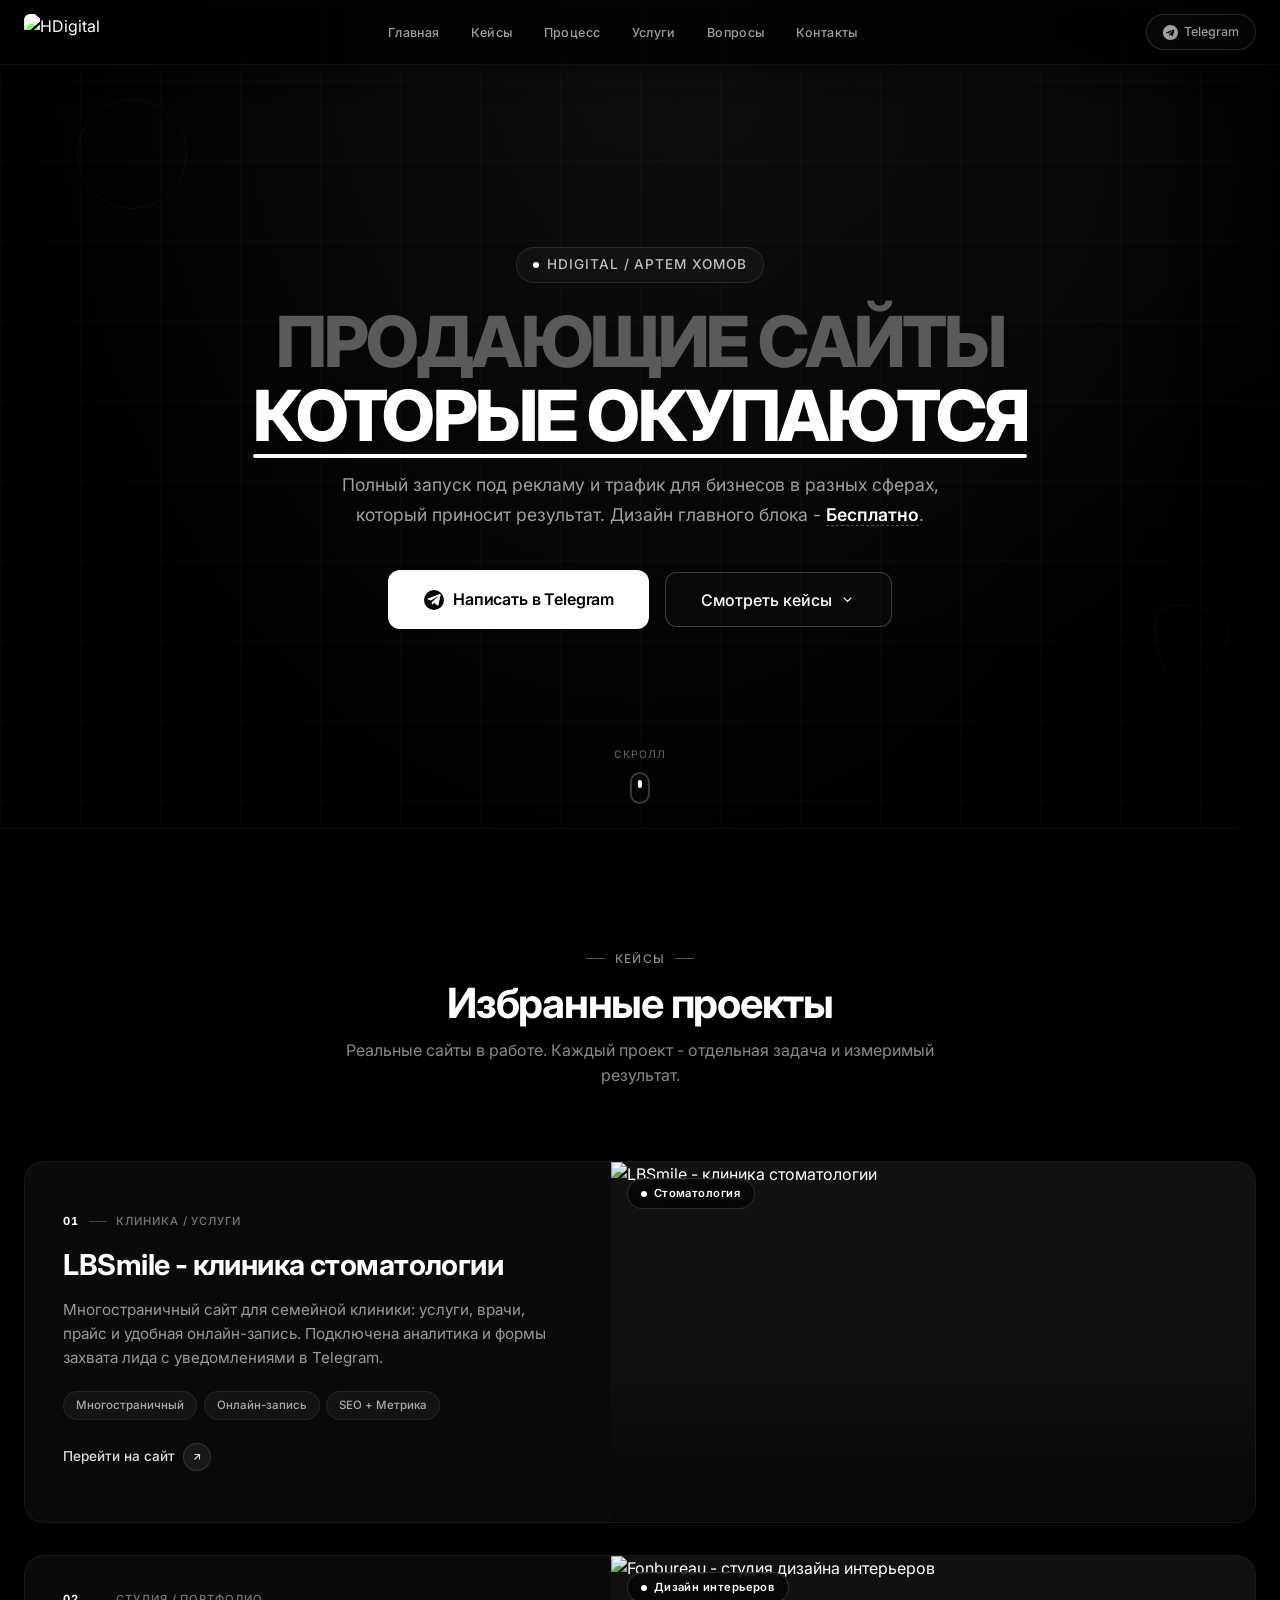
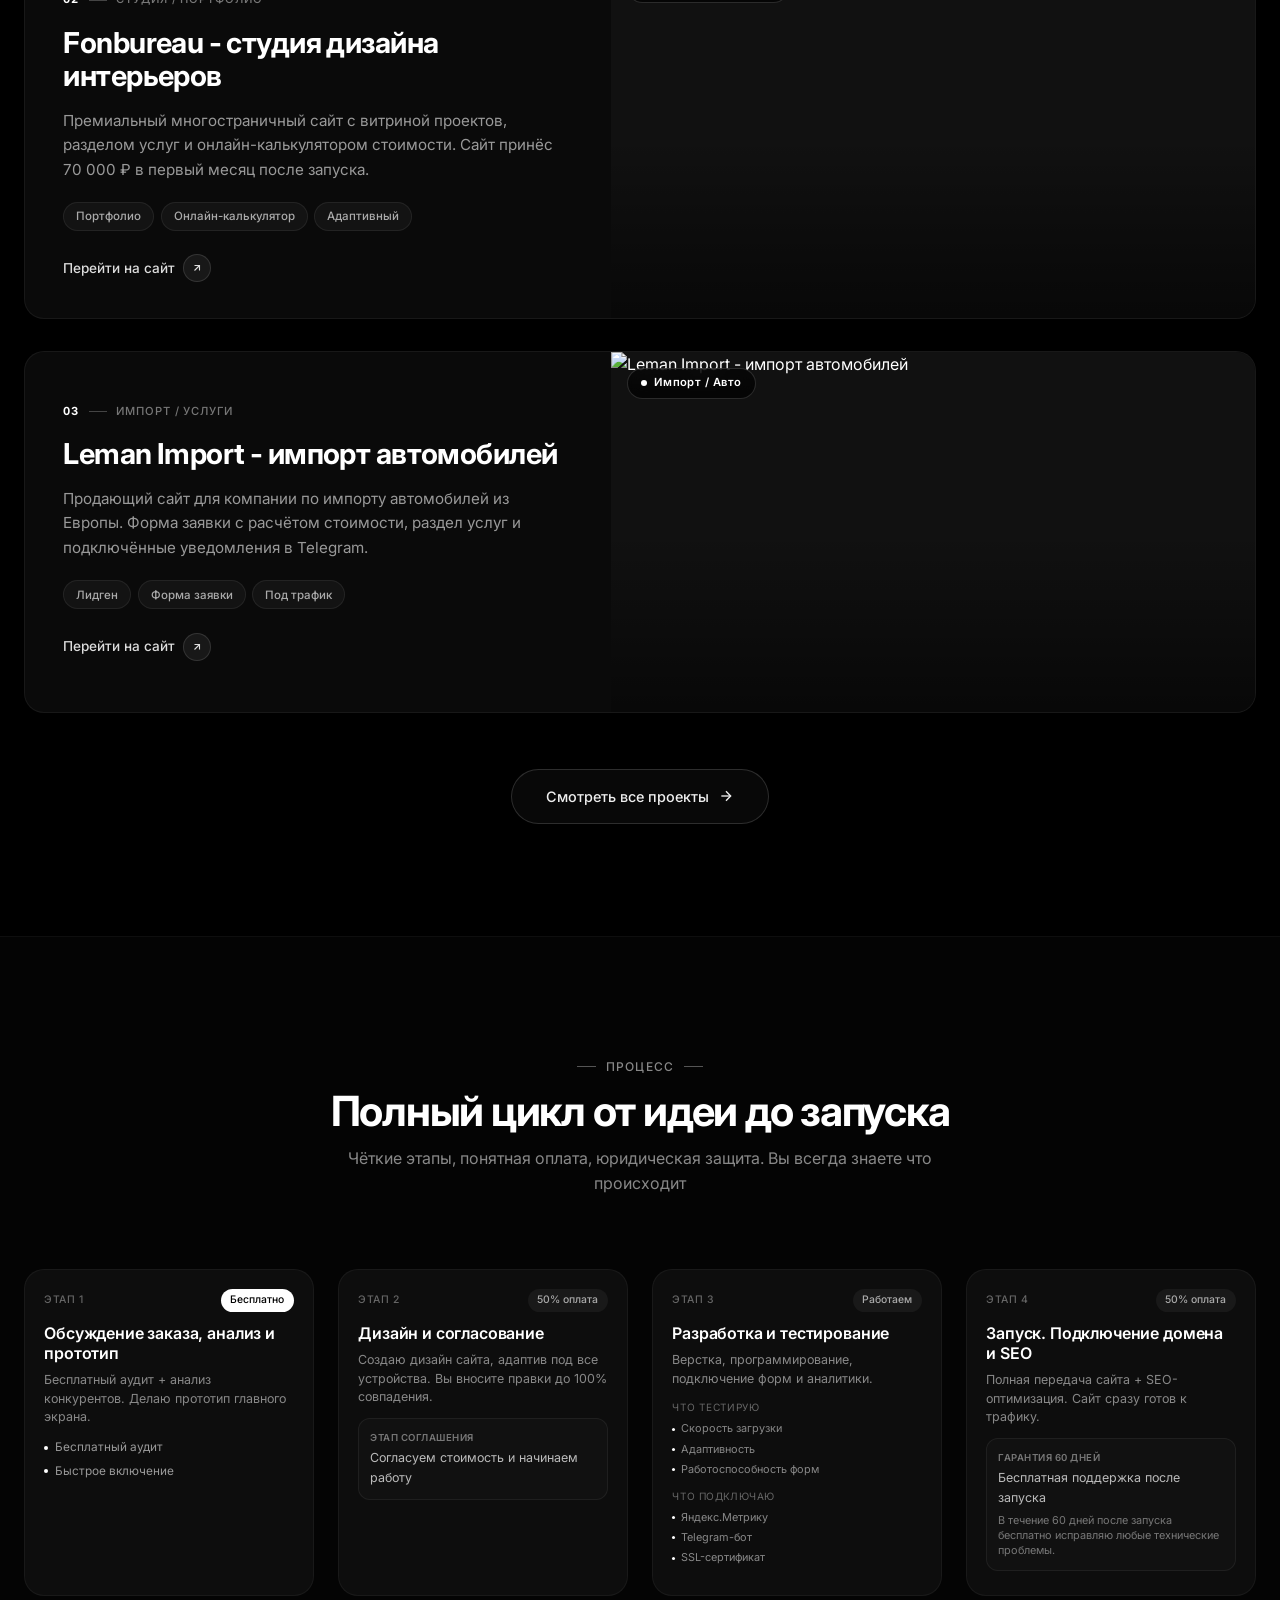
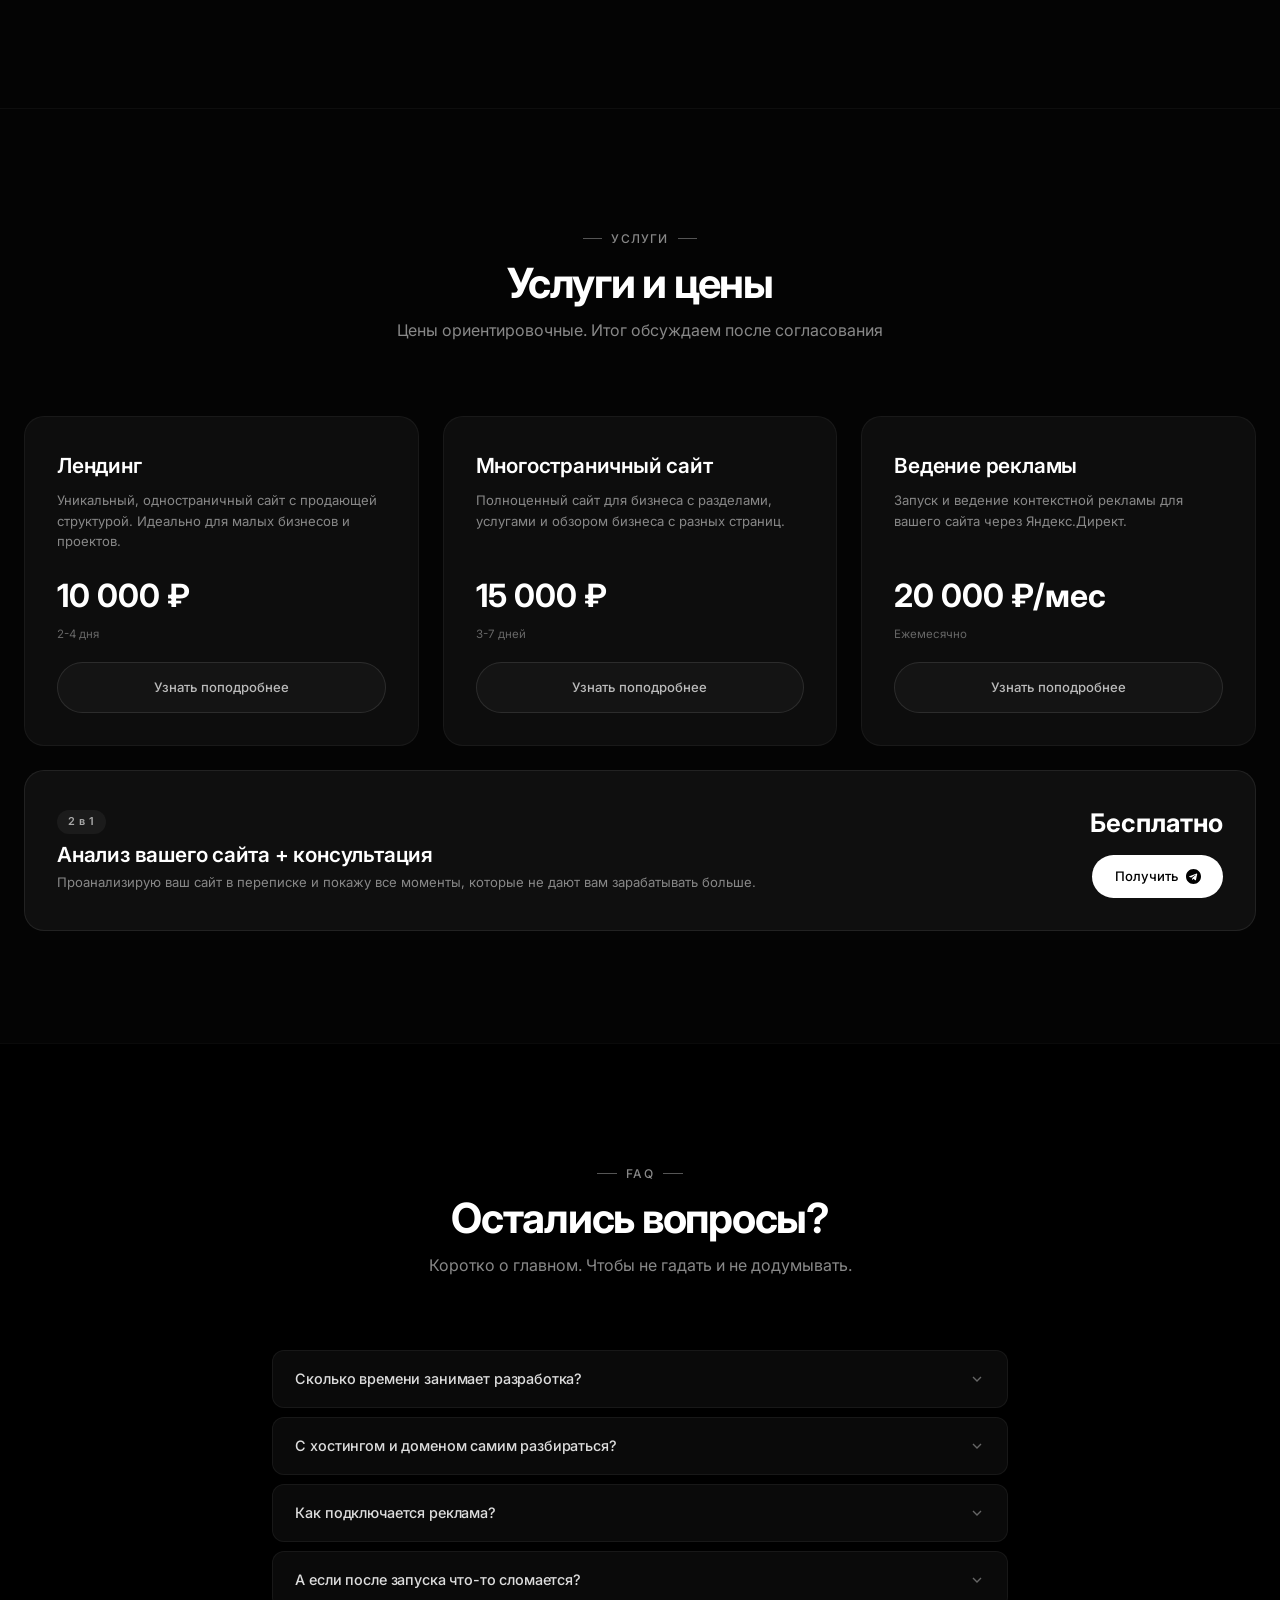
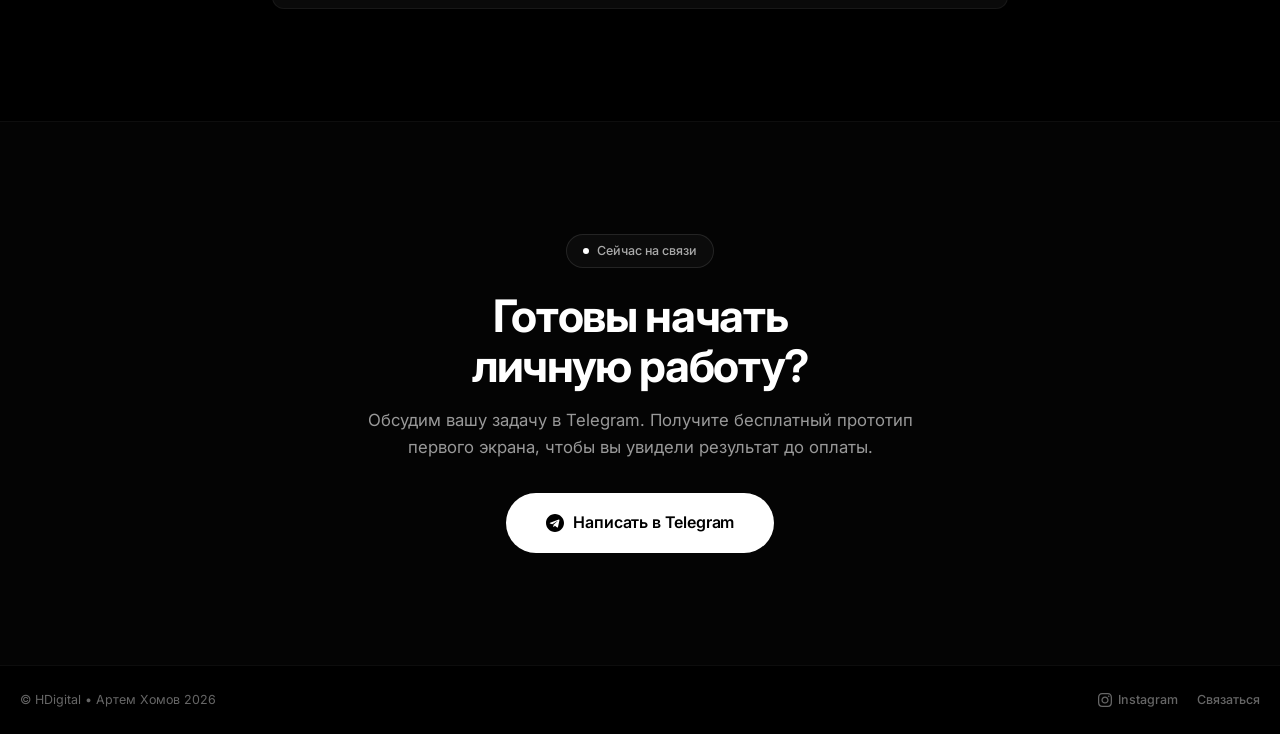
==== commit 06fa3c99: "Restore Лендинг card, set Многостраничный to 15k, replace i-ray with leman-import - Services: Лендин" ====
--- a/index.html
+++ b/index.html
@@ -222,32 +222,32 @@
                     </div>
                 </div>
 
-                <!-- 03 - i-ray.ru -->
+                <!-- 03 - leman-import.ru -->
                 <div class="project-card reveal">
                     <div class="project-inner">
                         <div class="project-image-wrap">
-                            <span class="project-badge"><span class="project-badge-dot"></span>Интернет-магазин</span>
+                            <span class="project-badge"><span class="project-badge-dot"></span>Импорт / Авто</span>
                             <img class="project-image"
-                                src="https://s.wordpress.com/mshots/v1/https%3A%2F%2Fi-ray.ru?w=1200&h=800"
-                                alt="i-Ray - магазин техники" loading="lazy"
-                                onerror="this.onerror=null;this.src='https://image.thum.io/get/width/1200/crop/800/https://i-ray.ru';">
+                                src="https://s.wordpress.com/mshots/v1/https%3A%2F%2Fleman-import.ru?w=1280&h=800"
+                                alt="Leman Import - импорт автомобилей" loading="lazy"
+                                onerror="this.onerror=null;this.src='https://image.thum.io/get/width/1280/crop/800/viewportwidth/1280/noanimate/https://leman-import.ru';">
                             <div class="project-image-shade"></div>
                         </div>
                         <div class="project-content">
                             <div class="project-meta">
                                 <span class="project-meta-num">03</span>
                                 <span class="project-meta-sep"></span>
-                                <span>Магазин / E-commerce</span>
-                            </div>
-                            <h3 class="project-title">i-Ray - магазин техники</h3>
-                            <p class="project-desc">Интернет-магазин с каталогом, фильтрами, карточками товаров
-                                и корзиной. Сайт спроектирован под трафик из контекста.</p>
+                                <span>Импорт / Услуги</span>
+                            </div>
+                            <h3 class="project-title">Leman Import - импорт автомобилей</h3>
+                            <p class="project-desc">Продающий сайт для компании по импорту автомобилей из Европы.
+                                Форма заявки с расчётом стоимости, раздел услуг и подключённые уведомления в Telegram.</p>
                             <div class="project-tags">
-                                <span class="project-tag">Каталог + корзина</span>
-                                <span class="project-tag">Фильтры</span>
+                                <span class="project-tag">Лидген</span>
+                                <span class="project-tag">Форма заявки</span>
                                 <span class="project-tag">Под трафик</span>
                             </div>
-                            <a class="project-link" href="https://i-ray.ru/" target="_blank" rel="noopener">
+                            <a class="project-link" href="https://leman-import.ru/" target="_blank" rel="noopener">
                                 Перейти на сайт
                                 <span class="project-link-icon">
                                     <svg width="12" height="12" viewBox="0 0 24 24" fill="none" stroke="currentColor"
@@ -373,17 +373,17 @@
             </div>
             <div class="services-grid">
                 <div class="service-card reveal">
+                    <h3 class="service-title">Лендинг</h3>
+                    <p class="service-desc">Уникальный, одностраничный сайт с продающей структурой. Идеально для малых
+                        бизнесов и проектов.</p>
+                    <div class="service-price">10 000 ₽</div>
+                    <div class="service-time">2-4 дня</div>
+                    <a href="https://t.me/Skiwh" target="_blank" rel="noopener" class="service-btn">Узнать поподробнее</a>
+                </div>
+                <div class="service-card reveal reveal-delay-1">
                     <h3 class="service-title">Многостраничный сайт</h3>
                     <p class="service-desc">Полноценный сайт для бизнеса с разделами, услугами и обзором бизнеса с разных
                         страниц.</p>
-                    <div class="service-price">10 000 ₽</div>
-                    <div class="service-time">2-4 дня</div>
-                    <a href="https://t.me/Skiwh" target="_blank" rel="noopener" class="service-btn">Узнать поподробнее</a>
-                </div>
-                <div class="service-card reveal reveal-delay-1">
-                    <h3 class="service-title">Интернет-магазин</h3>
-                    <p class="service-desc">Полноценный интернет-магазин с подключением продаж и
-                        позиционированием.</p>
                     <div class="service-price">15 000 ₽</div>
                     <div class="service-time">3-7 дней</div>
                     <a href="https://t.me/Skiwh" target="_blank" rel="noopener" class="service-btn">Узнать поподробнее</a>
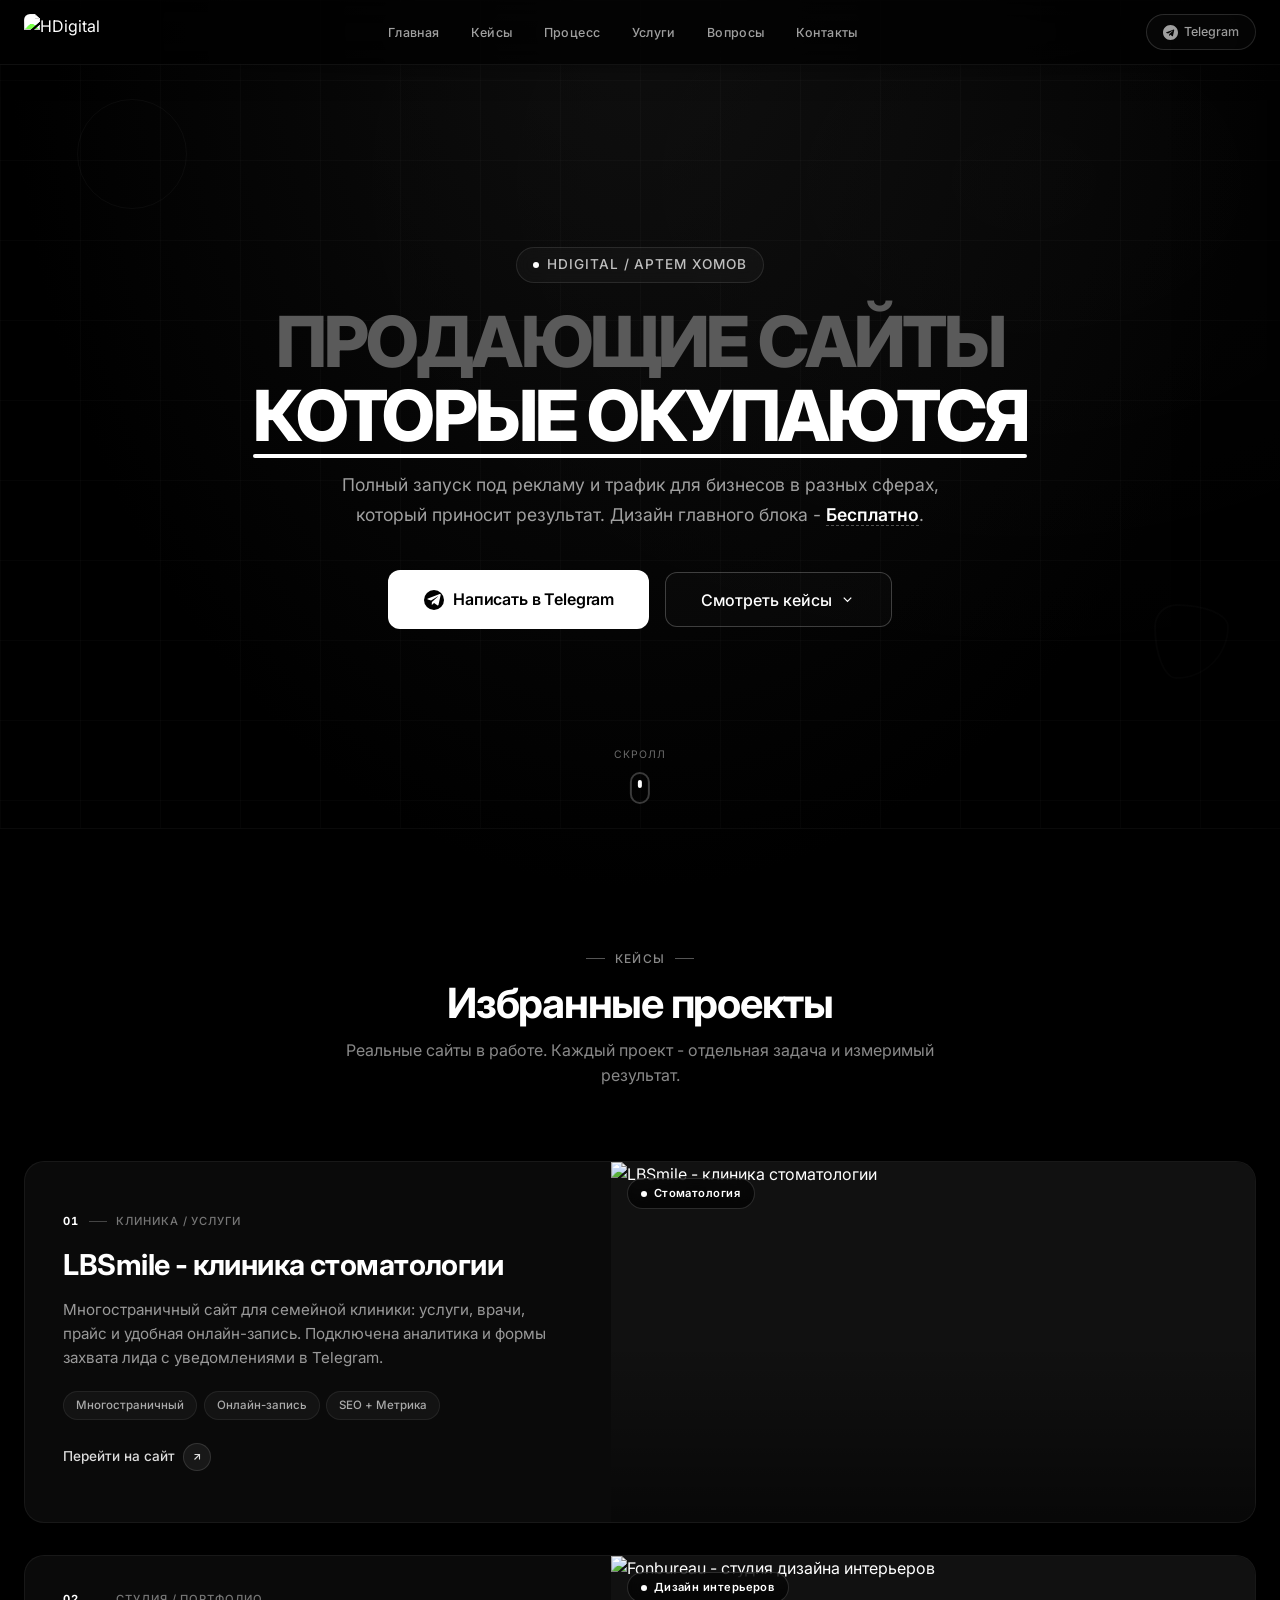
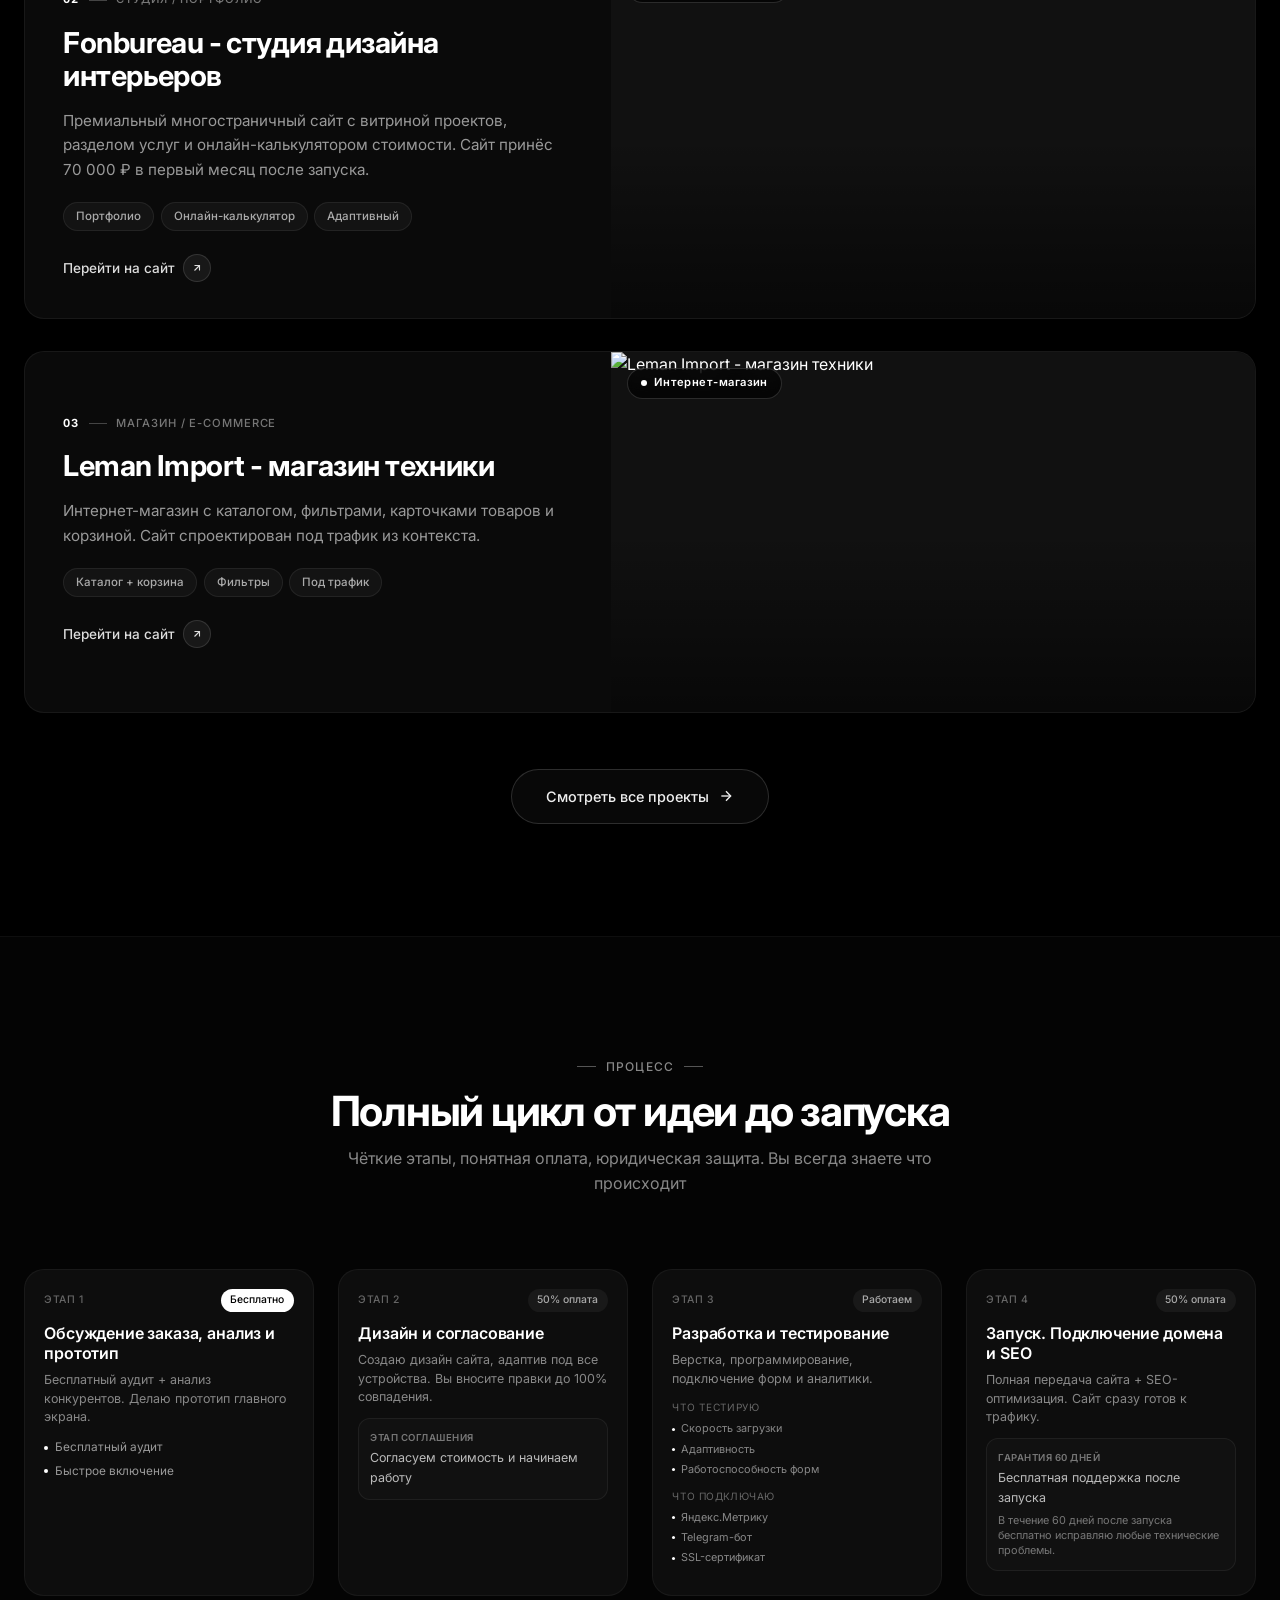
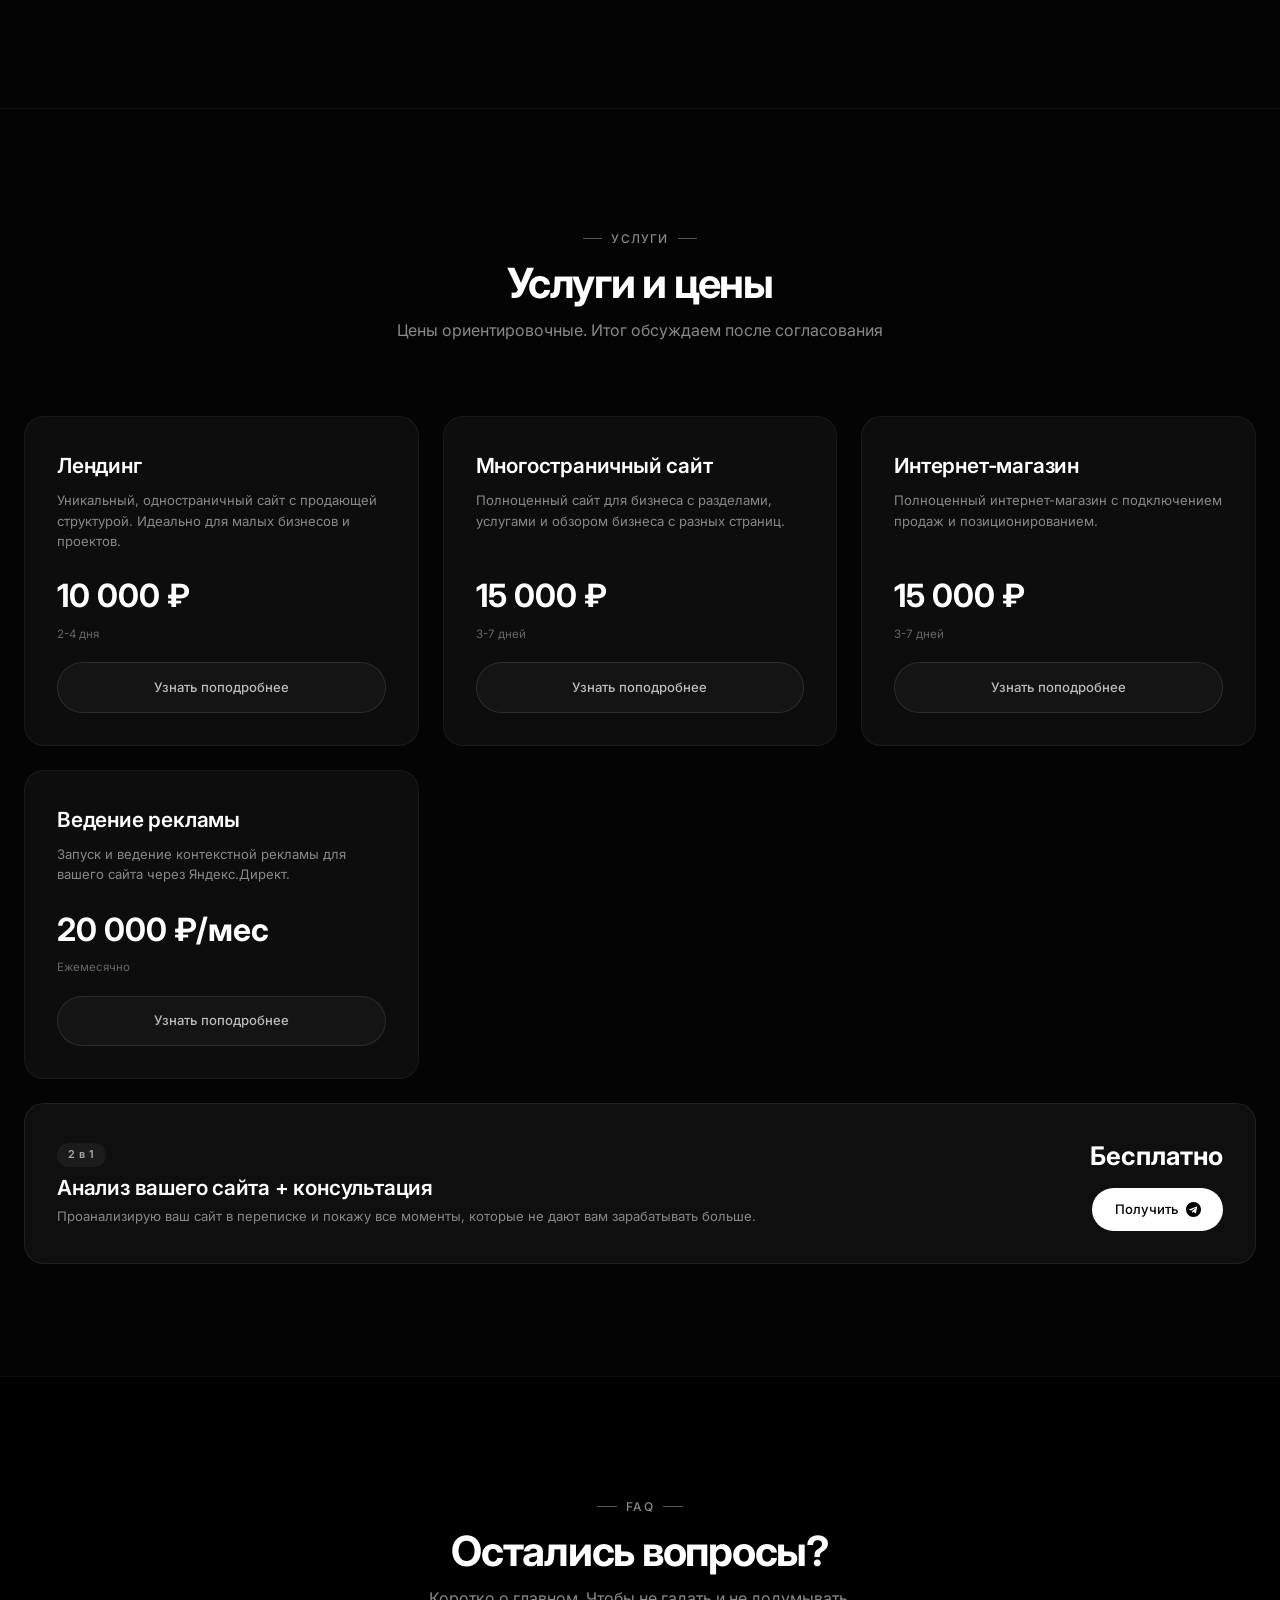
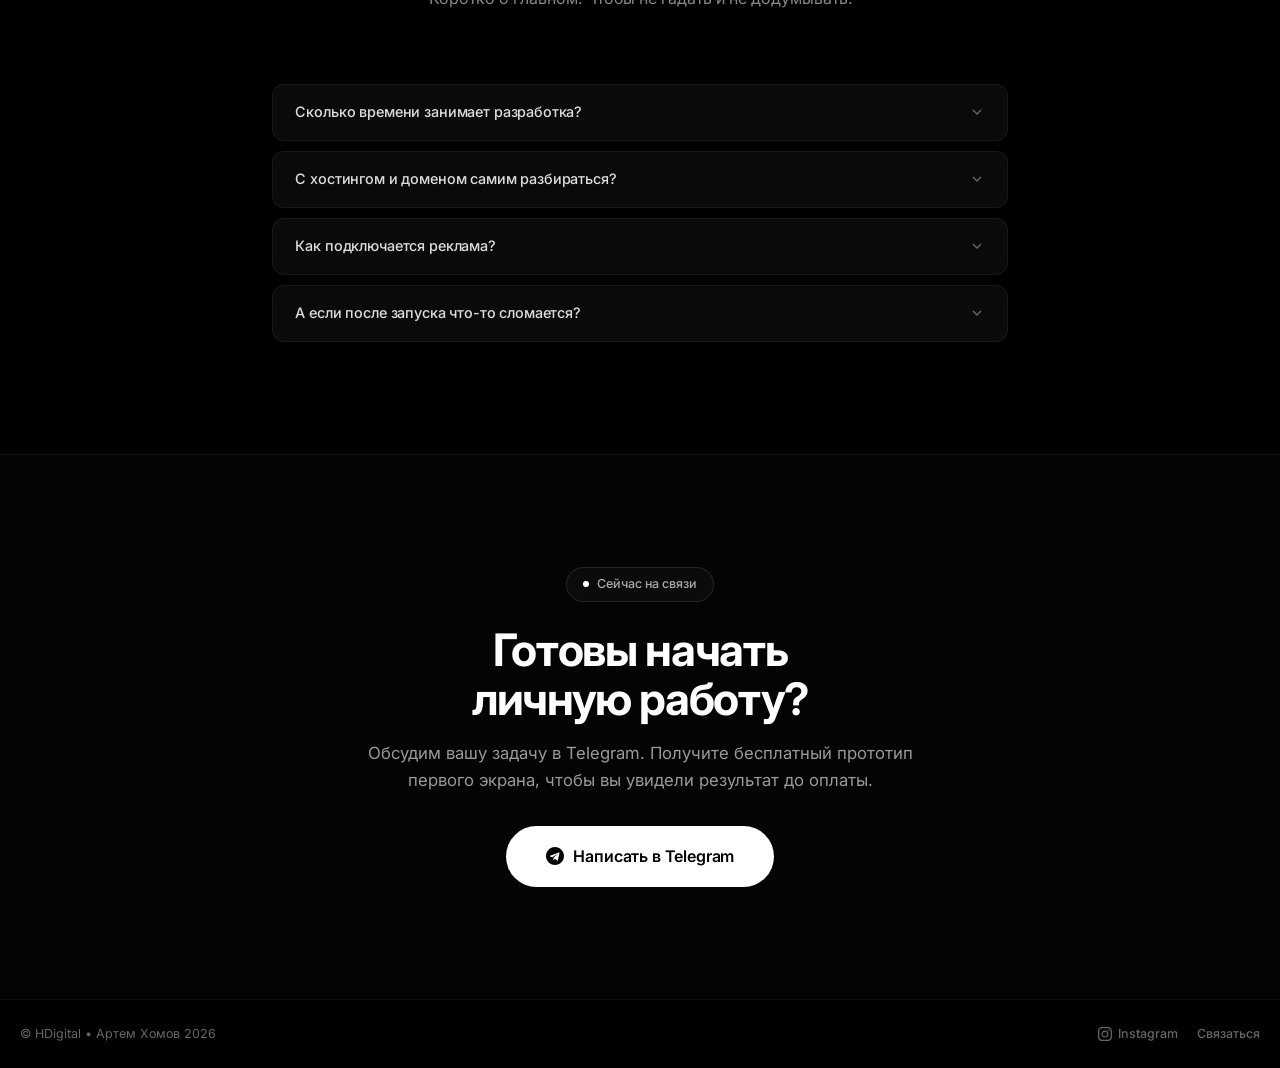
==== commit f5fd18e3: "Fix animations (script order), Leman Import as tech store, add Интернет-магазин service - Load three" ====
--- a/index.html
+++ b/index.html
@@ -14,7 +14,6 @@
     <link href="https://fonts.googleapis.com/css2?family=Inter:wght@400;500;600;700;800&display=swap"
         rel="stylesheet">
     <link rel="stylesheet" href="styles.css">
-    <script defer src="https://cdnjs.cloudflare.com/ajax/libs/three.js/r128/three.min.js"></script>
 </head>
 <body>
     <!-- Mouse glow -->
@@ -226,10 +225,10 @@
                 <div class="project-card reveal">
                     <div class="project-inner">
                         <div class="project-image-wrap">
-                            <span class="project-badge"><span class="project-badge-dot"></span>Импорт / Авто</span>
+                            <span class="project-badge"><span class="project-badge-dot"></span>Интернет-магазин</span>
                             <img class="project-image"
                                 src="https://s.wordpress.com/mshots/v1/https%3A%2F%2Fleman-import.ru?w=1280&h=800"
-                                alt="Leman Import - импорт автомобилей" loading="lazy"
+                                alt="Leman Import - магазин техники" loading="lazy"
                                 onerror="this.onerror=null;this.src='https://image.thum.io/get/width/1280/crop/800/viewportwidth/1280/noanimate/https://leman-import.ru';">
                             <div class="project-image-shade"></div>
                         </div>
@@ -237,14 +236,14 @@
                             <div class="project-meta">
                                 <span class="project-meta-num">03</span>
                                 <span class="project-meta-sep"></span>
-                                <span>Импорт / Услуги</span>
-                            </div>
-                            <h3 class="project-title">Leman Import - импорт автомобилей</h3>
-                            <p class="project-desc">Продающий сайт для компании по импорту автомобилей из Европы.
-                                Форма заявки с расчётом стоимости, раздел услуг и подключённые уведомления в Telegram.</p>
+                                <span>Магазин / E-commerce</span>
+                            </div>
+                            <h3 class="project-title">Leman Import - магазин техники</h3>
+                            <p class="project-desc">Интернет-магазин с каталогом, фильтрами, карточками товаров
+                                и корзиной. Сайт спроектирован под трафик из контекста.</p>
                             <div class="project-tags">
-                                <span class="project-tag">Лидген</span>
-                                <span class="project-tag">Форма заявки</span>
+                                <span class="project-tag">Каталог + корзина</span>
+                                <span class="project-tag">Фильтры</span>
                                 <span class="project-tag">Под трафик</span>
                             </div>
                             <a class="project-link" href="https://leman-import.ru/" target="_blank" rel="noopener">
@@ -389,6 +388,14 @@
                     <a href="https://t.me/Skiwh" target="_blank" rel="noopener" class="service-btn">Узнать поподробнее</a>
                 </div>
                 <div class="service-card reveal reveal-delay-2">
+                    <h3 class="service-title">Интернет-магазин</h3>
+                    <p class="service-desc">Полноценный интернет-магазин с подключением продаж и
+                        позиционированием.</p>
+                    <div class="service-price">15 000 ₽</div>
+                    <div class="service-time">3-7 дней</div>
+                    <a href="https://t.me/Skiwh" target="_blank" rel="noopener" class="service-btn">Узнать поподробнее</a>
+                </div>
+                <div class="service-card reveal reveal-delay-3">
                     <h3 class="service-title">Ведение рекламы</h3>
                     <p class="service-desc">Запуск и ведение контекстной рекламы для вашего сайта через Яндекс.Директ.</p>
                     <div class="service-price">20 000 ₽/мес</div>
@@ -530,6 +537,7 @@
         </div>
     </footer>
 
-    <script defer src="script.js"></script>
+    <script src="https://cdnjs.cloudflare.com/ajax/libs/three.js/r128/three.min.js"></script>
+    <script src="script.js"></script>
 </body>
 </html>
